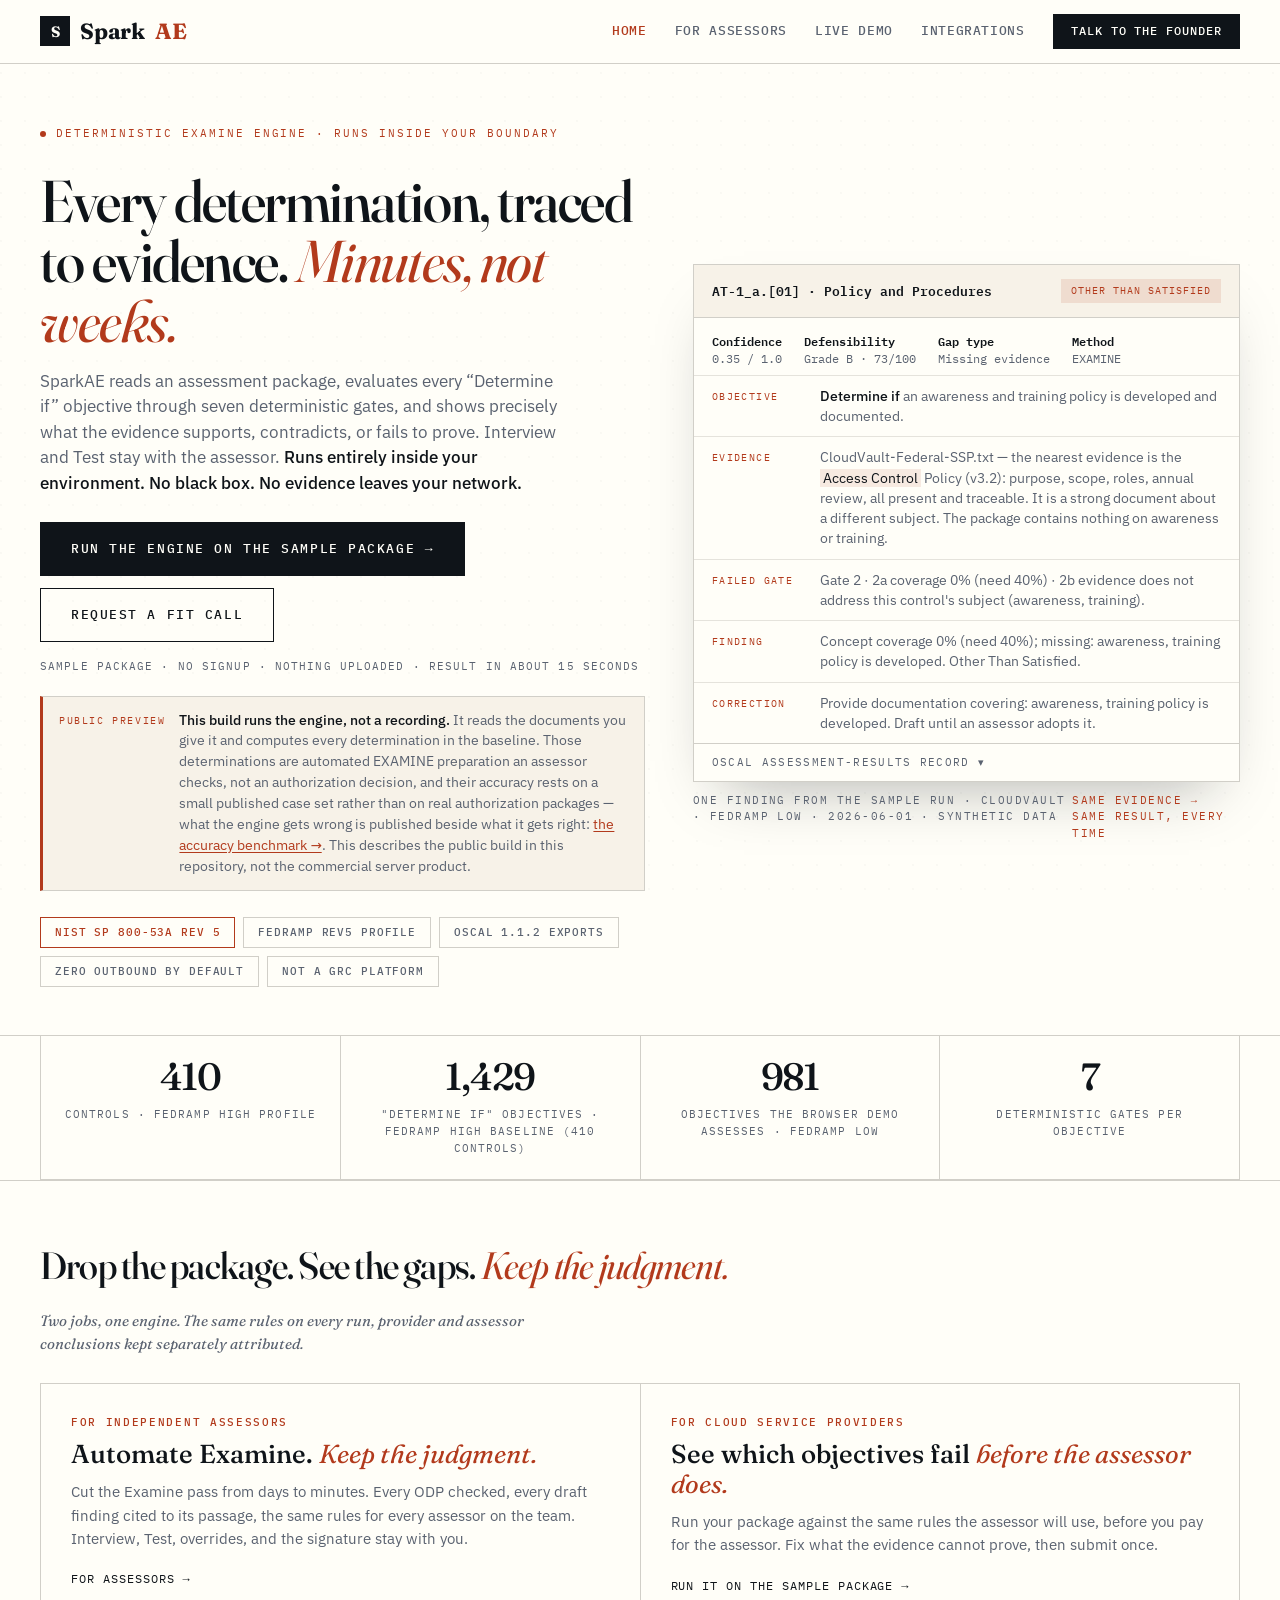
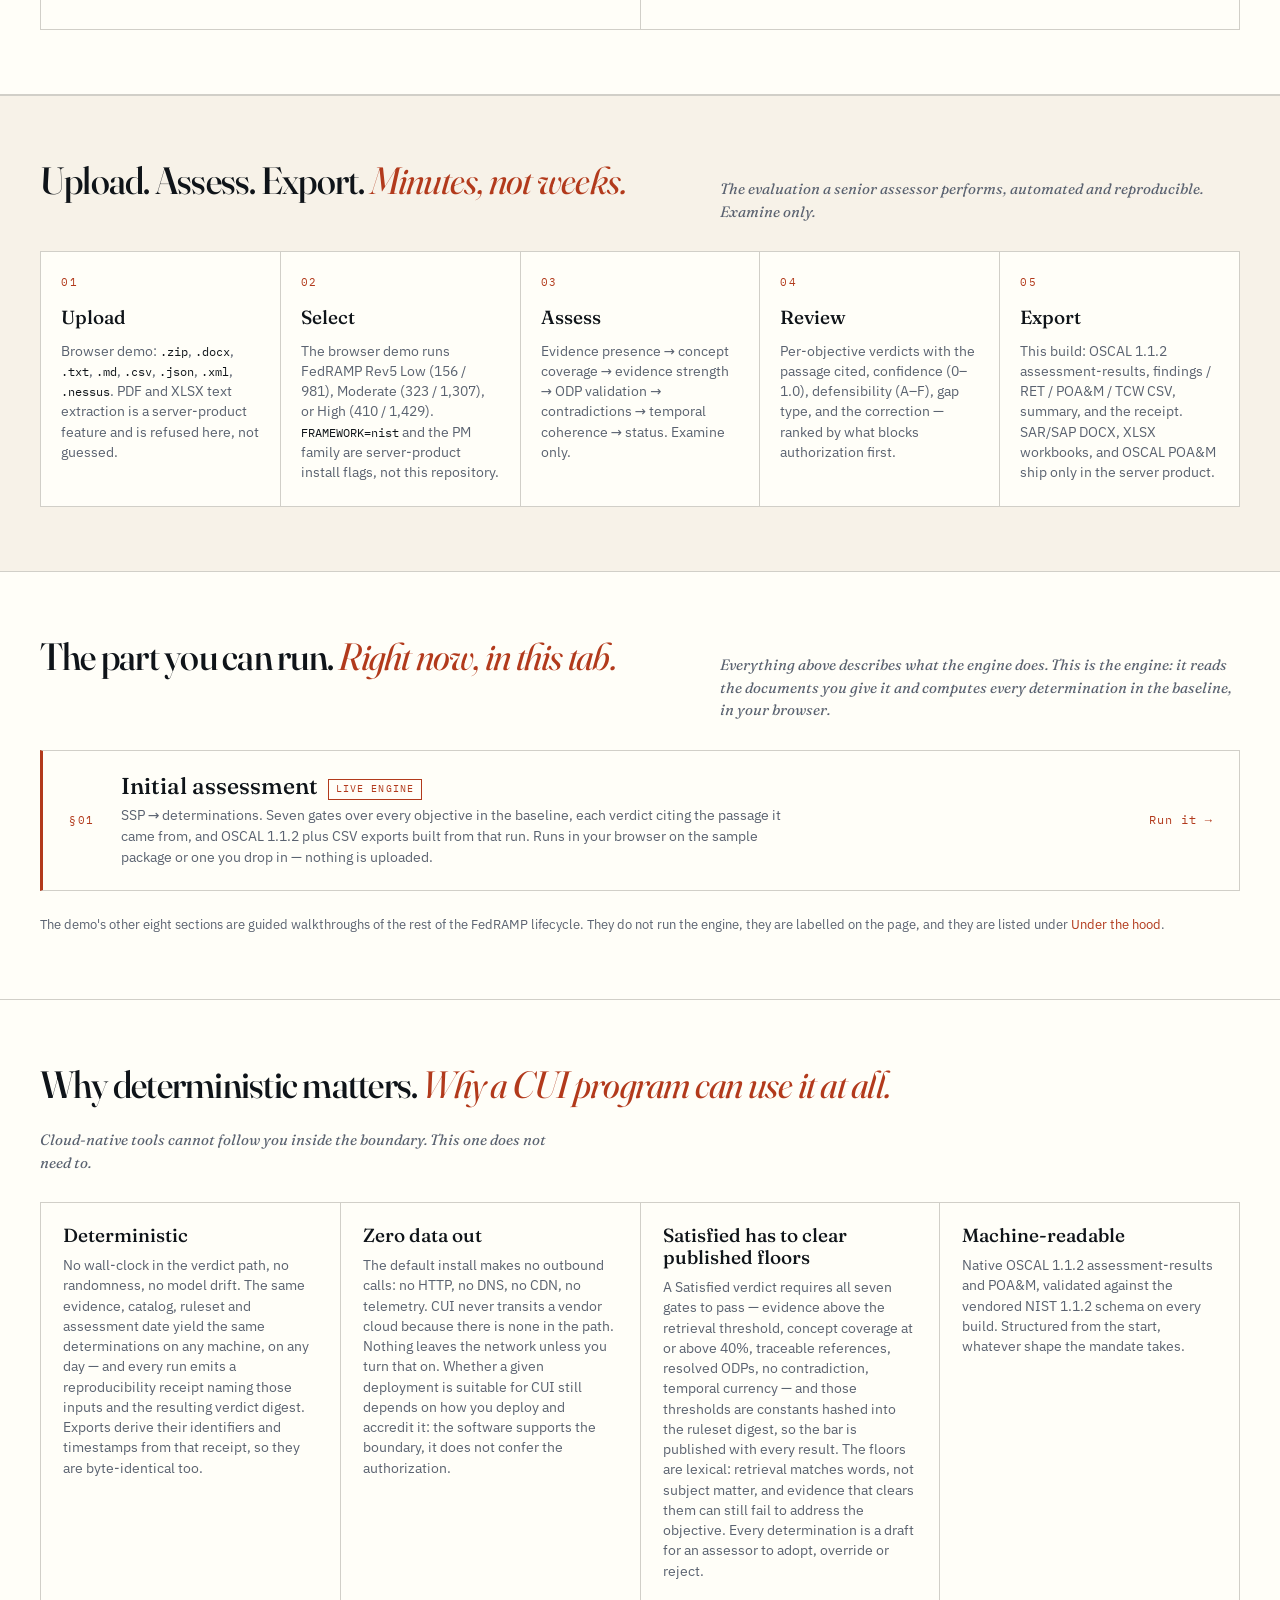
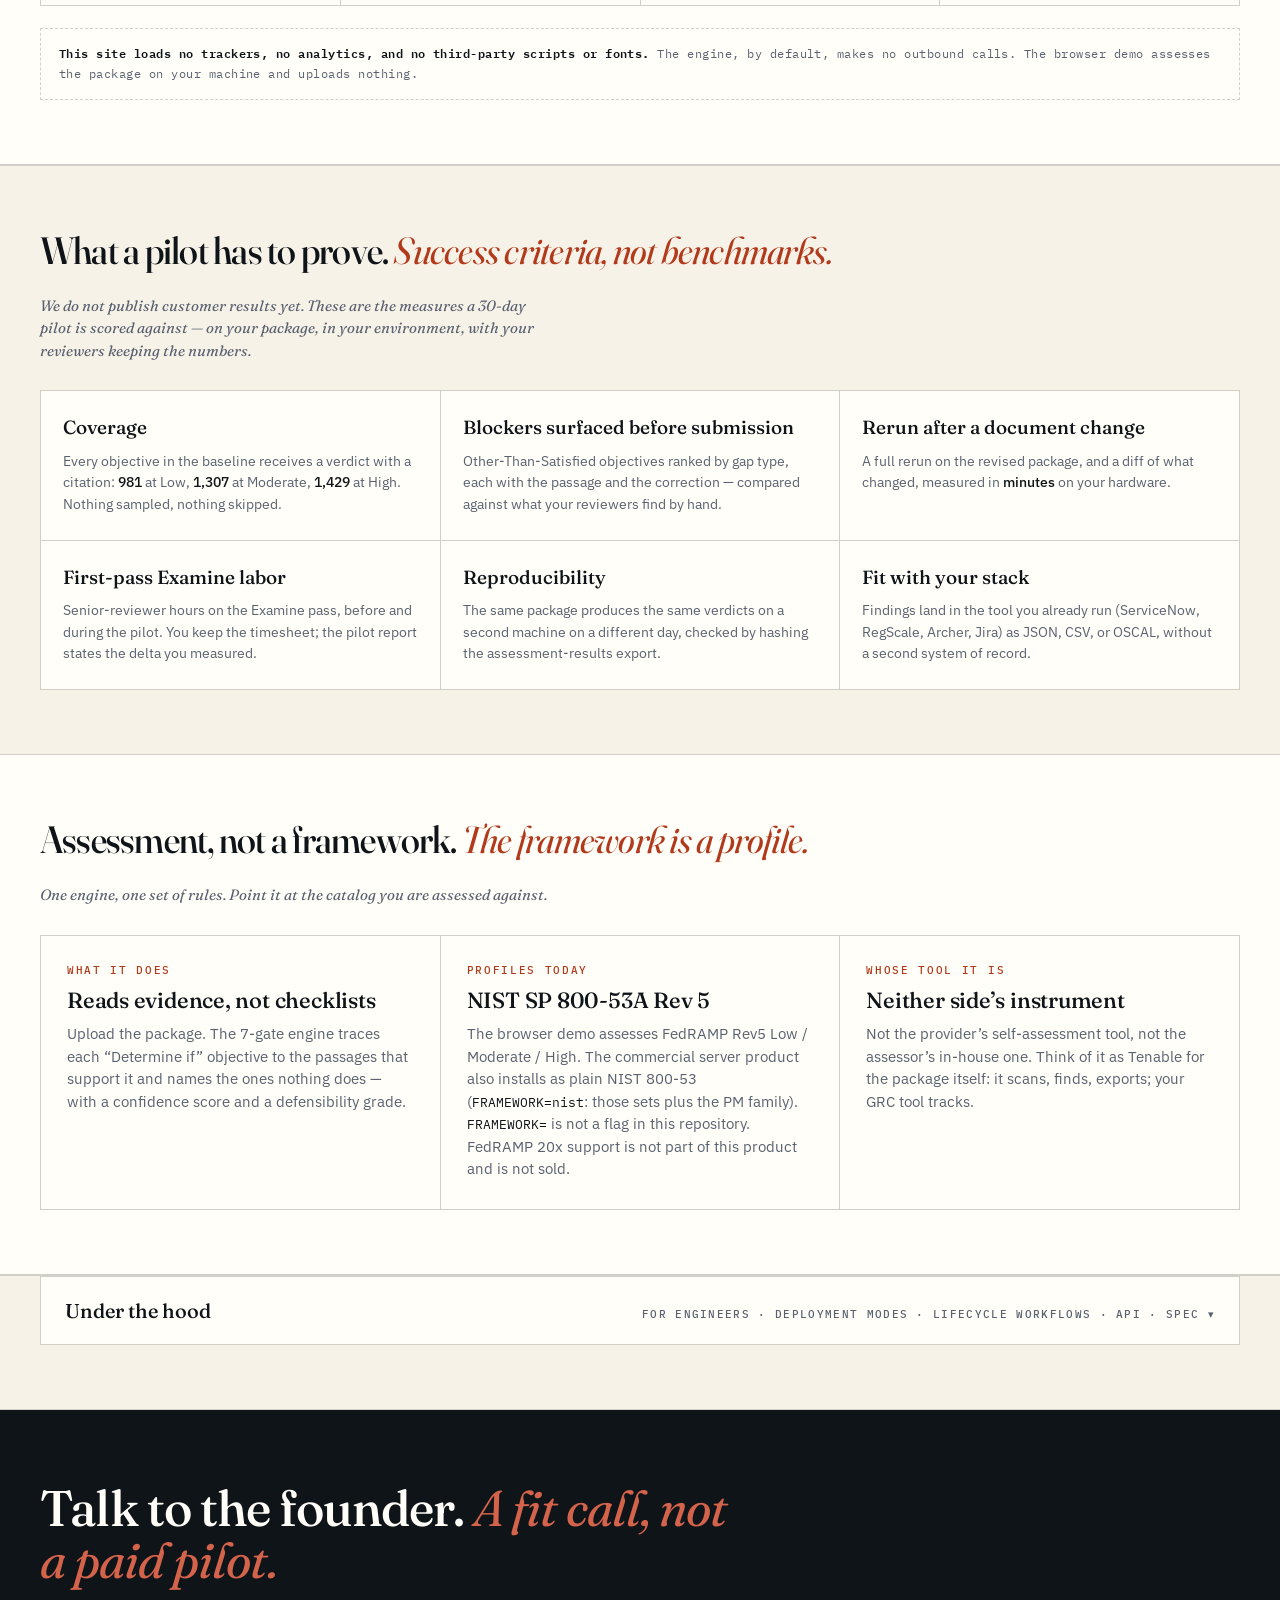
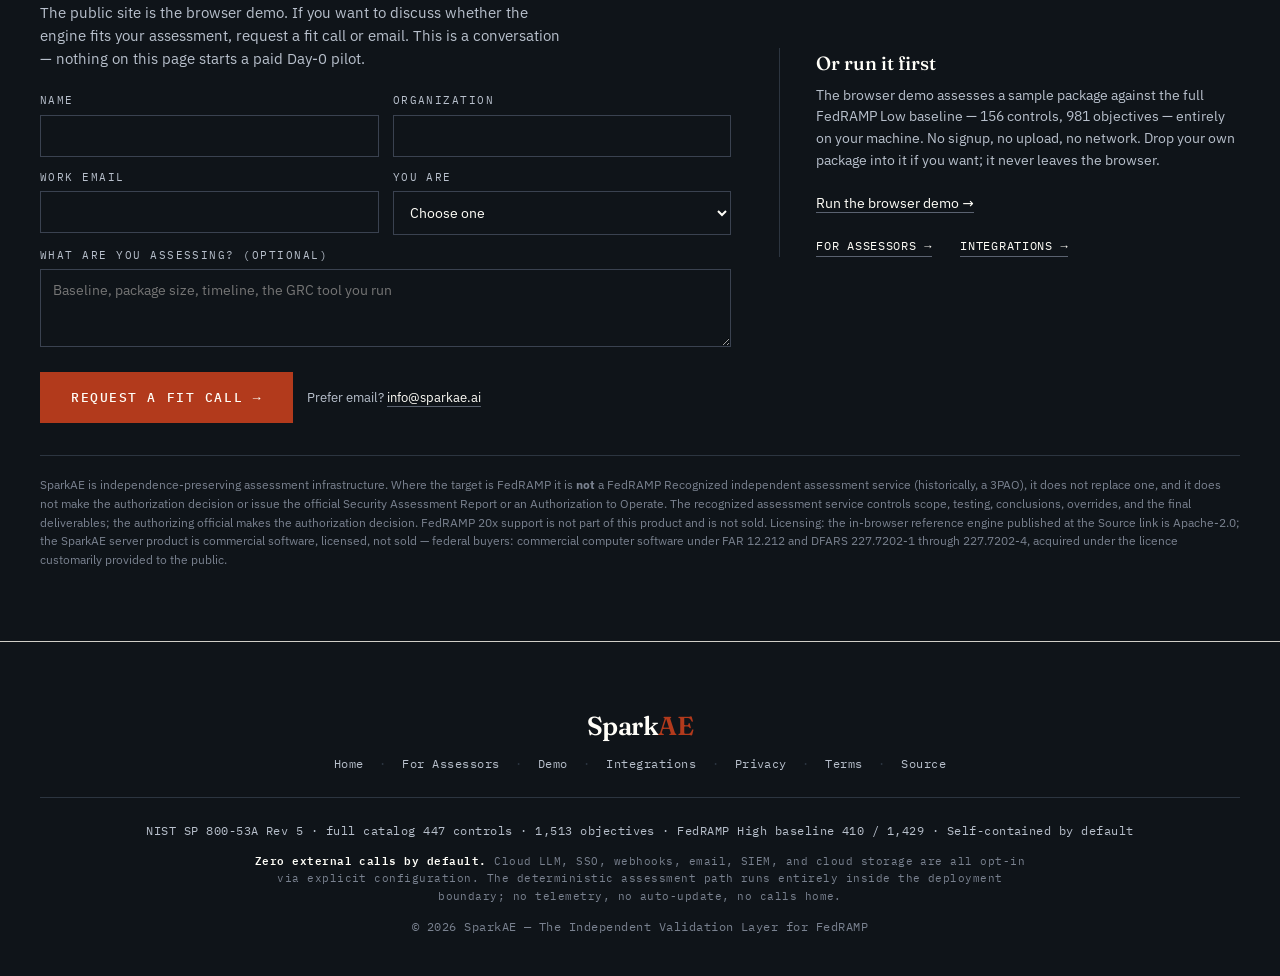
==== index.html @ 316de683 "Engine 1.3.0: a word most of the catalog shares names no subject The reviewer's recheck of 1.2.0, re" ====
<!DOCTYPE html>
<html lang="en">
<head>
<meta charset="UTF-8">
<meta name="viewport" content="width=device-width, initial-scale=1.0">
<title>SparkAE — Every determination traced to evidence</title>
<meta name="description" content="SparkAE reads an assessment package, evaluates every &quot;Determine if&quot; objective through seven deterministic gates, and shows exactly what the evidence supports, contradicts, or fails to prove. Interview and Test stay with the assessor. Runs inside your environment; nothing leaves your network. Try it on a sample package in the browser.">
<link rel="canonical" href="https://sparkae.ai/">
<link rel="icon" href="data:image/svg+xml,%3Csvg xmlns='http://www.w3.org/2000/svg' viewBox='0 0 32 32'%3E%3Crect width='32' height='32' fill='%230F1419'/%3E%3Cpath d='M16 5L25 16L16 27L7 16Z' fill='%23B23A1C'/%3E%3C/svg%3E">
<!-- Open Graph / social cards -->
<meta property="og:type" content="website">
<meta property="og:site_name" content="SparkAE">
<meta property="og:url" content="https://sparkae.ai/">
<meta property="og:title" content="SparkAE — Every determination traced to evidence">
<meta property="og:description" content="SparkAE reads an assessment package, evaluates every &quot;Determine if&quot; objective through seven deterministic gates, and shows exactly what the evidence supports, contradicts, or fails to prove. Interview and Test stay with the assessor. Runs inside your environment; nothing leaves your network. Try it on a sample package in the browser.">
<!-- The social card is a real 1200x630 image: a link shared to LinkedIn or Slack
     otherwise renders as a bare text row. Regenerate from og-card.src.html
     (see website/README.md); its numbers mirror the homepage stat row, so a
     catalog change has to update both. -->
<meta property="og:image" content="https://sparkae.ai/static/og-card.png">
<meta property="og:image:type" content="image/png">
<meta property="og:image:width" content="1200">
<meta property="og:image:height" content="630">
<meta property="og:image:alt" content="SparkAE: every determination, traced to evidence. Minutes, not weeks. 410 controls, 1,429 objectives, FedRAMP High baseline, 7 deterministic gates.">
<meta name="twitter:card" content="summary_large_image">
<meta name="twitter:image" content="https://sparkae.ai/static/og-card.png">
<meta name="twitter:image:alt" content="SparkAE: every determination, traced to evidence. Minutes, not weeks. 410 controls, 1,429 objectives, FedRAMP High baseline, 7 deterministic gates.">
<meta name="twitter:title" content="SparkAE — Every determination traced to evidence">
<meta name="twitter:description" content="SparkAE reads an assessment package, evaluates every &quot;Determine if&quot; objective through seven deterministic gates, and shows exactly what the evidence supports, contradicts, or fails to prove. Interview and Test stay with the assessor. Runs inside your environment; nothing leaves your network. Try it on a sample package in the browser.">
<link rel="stylesheet" href="ae-editorial.css">
<style>

/* ── Homepage layout (dense edition) ── */
.hx-hero{position:relative;z-index:2;padding:118px 40px 48px;border-bottom:1px solid var(--rule)}
.hx-hero .container{display:grid;grid-template-columns:1.05fr .95fr;gap:48px;align-items:center}
.hx-hero h1{font-family:var(--font-display);font-weight:500;font-size:clamp(38px,4.6vw,60px);line-height:1.02;letter-spacing:-0.025em;margin:0 0 18px;font-variation-settings:"opsz" 144}
.hx-hero h1 em{font-style:italic;color:var(--vermillion);font-weight:400}
.hx-hero .lede{font-size:17px;line-height:1.5;color:var(--ink-soft);max-width:520px;margin-bottom:26px}
.hx-hero .lede strong{color:var(--ink);font-weight:500}
.hx-hero .ctas{display:flex;gap:12px;flex-wrap:wrap}
.hx-hero .chips{margin-top:26px}
.hx-hero .terminal{margin:0;max-width:none;box-shadow:0 30px 60px -30px rgba(15,20,25,.45)}
.hx-hero .term-body{font-size:12px;line-height:1.75}
.hx-cap{font-family:var(--font-mono);font-size:10.5px;letter-spacing:.14em;text-transform:uppercase;color:var(--ink-soft);margin-top:10px;display:flex;justify-content:space-between}
.hx-cap span:last-child{color:var(--vermillion)}
.hx-stats{padding:0 40px}
.hx-stats .stats{border-top:none}
.hx-stats .stat{padding:22px 16px}
.hx-stats .stat .num{font-size:clamp(28px,3.4vw,38px)}
.hx-sec{padding:64px 40px}
.hx-sec.warm{background:var(--paper-warm);border-top:1px solid var(--rule);border-bottom:1px solid var(--rule)}
.hx-head{display:flex;align-items:baseline;justify-content:space-between;gap:24px;margin-bottom:28px;flex-wrap:wrap}
.hx-head .section-title{margin:0;font-size:clamp(26px,3vw,38px)}
.hx-head .section-sub{margin:0;max-width:520px;font-size:15px;line-height:1.5}
.hx-three{display:grid;grid-template-columns:repeat(3,1fr);gap:1px;background:var(--rule);border:1px solid var(--rule)}
.hx-three > div{background:var(--paper);padding:26px 26px 28px}
.hx-three .eyebrow{font-family:var(--font-mono);font-size:10.5px;letter-spacing:.16em;text-transform:uppercase;color:var(--vermillion);margin-bottom:10px;display:block}
.hx-three h3{font-family:var(--font-display);font-size:22px;font-weight:500;line-height:1.15;margin-bottom:10px;letter-spacing:-.01em}
.hx-three p{font-size:14.5px;color:var(--ink-soft);line-height:1.55}
.hx-three code{font-family:var(--font-mono);font-size:12.5px;color:var(--ink)}
.hx-boundary{margin-top:18px;padding:14px 18px;border-left:3px solid var(--vermillion);background:var(--paper-warm);font-size:14px;line-height:1.55;color:var(--ink-soft)}
.hx-boundary strong{color:var(--ink)}
/* ── The one section that runs, and the eight that illustrate ──
   §01 used to sit in the grid as one tile of nine, distinguished only by a
   badge. It is the only thing on this page a visitor can actually run, so it
   gets its own block above the walkthroughs rather than equal billing inside
   them. */
.hx-live{display:grid;grid-template-columns:auto 1fr auto;gap:26px;align-items:center;
  padding:22px 26px;margin-bottom:24px;background:var(--paper);
  border:1px solid var(--rule);border-left:3px solid var(--vermillion);
  color:var(--ink);text-decoration:none;transition:background .2s}
.hx-live:hover{background:var(--paper-warm)}
.hx-live .n{font-family:var(--font-mono);font-size:11px;letter-spacing:.14em;color:var(--vermillion)}
.hx-live .t{font-family:var(--font-display);font-size:23px;font-weight:500;line-height:1.15;display:inline-block;margin-bottom:6px}
.hx-live .s{font-size:14px;color:var(--ink-soft);line-height:1.5;display:block;max-width:680px}
.hx-live .badge{display:inline-block;margin-left:10px;font-family:var(--font-mono);font-size:9.5px;
  letter-spacing:.12em;text-transform:uppercase;padding:2px 7px;border:1px solid var(--vermillion);color:var(--vermillion);
  vertical-align:middle}
.hx-live .go{font-family:var(--font-mono);font-size:12px;letter-spacing:.08em;color:var(--vermillion);white-space:nowrap}
@media (max-width:760px){.hx-live{grid-template-columns:1fr;gap:10px;padding:18px}}
.hx-do{display:grid;grid-template-columns:2fr 2fr 3fr 1fr;gap:1px;background:var(--rule);border:1px solid var(--rule)}
.hx-do .grp{background:var(--paper);padding:0}
.hx-do .grp-h{display:flex;justify-content:space-between;align-items:baseline;gap:10px;padding:12px 16px;background:var(--paper-warm);border-bottom:1px solid var(--rule)}
.hx-do .grp-h b{font-family:var(--font-display);font-size:16px;font-weight:500;color:var(--vermillion)}
.hx-do .grp-h span{font-family:var(--font-mono);font-size:10px;letter-spacing:.1em;text-transform:uppercase;color:var(--ink-soft);white-space:nowrap}
.hx-do .items{display:grid}
.hx-do .grp:nth-child(3) .items{grid-template-columns:repeat(3,1fr)}
.hx-do .grp:first-child .items,.hx-do .grp:nth-child(2) .items{grid-template-columns:repeat(2,1fr)}
.hx-do a.it{display:block;padding:16px 16px 18px;border-left:1px solid var(--rule-soft);color:var(--ink);text-decoration:none;transition:background .2s}
.hx-do a.it:first-child{border-left:none}
.hx-do a.it:hover{background:var(--paper-warm)}
.hx-do .n{font-family:var(--font-mono);font-size:10.5px;letter-spacing:.12em;color:var(--vermillion);display:block;margin-bottom:6px}
.hx-do .t{font-family:var(--font-display);font-size:17px;font-weight:500;line-height:1.15;display:block;margin-bottom:6px}
.hx-do .s{font-size:12.5px;color:var(--ink-soft);line-height:1.45;display:block}
.hx-do .badge{display:inline-block;margin-top:8px;font-family:var(--font-mono);font-size:9.5px;letter-spacing:.12em;text-transform:uppercase;padding:2px 7px;border:1px solid var(--rule)}
.hx-do .badge.live{color:var(--vermillion);border-color:var(--vermillion)}
.hx-do .badge.walk{color:var(--ink-soft)}
@media (max-width:1100px){.hx-do{grid-template-columns:1fr 1fr}.hx-do .items,.hx-do .grp:first-child .items,.hx-do .grp:nth-child(2) .items,.hx-do .grp:nth-child(3) .items{grid-template-columns:1fr}.hx-do a.it{border-left:none;border-top:1px solid var(--rule-soft)}}
@media (max-width:640px){.hx-do{grid-template-columns:1fr}}
.hx-rail{display:grid;grid-template-columns:repeat(5,1fr);gap:1px;background:var(--rule);border:1px solid var(--rule);counter-reset:step}
.hx-rail > div{background:var(--paper);padding:22px 20px 24px;position:relative}
.hx-rail > div::before{counter-increment:step;content:"0" counter(step);font-family:var(--font-mono);font-size:11px;letter-spacing:.14em;color:var(--vermillion);display:block;margin-bottom:12px}
.hx-rail h4{font-family:var(--font-display);font-size:19px;font-weight:500;margin-bottom:8px}
.hx-rail p{font-size:13.5px;color:var(--ink-soft);line-height:1.5}
.hx-rail p code{font-family:var(--font-mono);font-size:12px;color:var(--ink)}
.hx-finding{display:grid;grid-template-columns:1.1fr .9fr;gap:20px;align-items:start}
.hx-finding .terminal{margin:0;max-width:none}
.hx-why{display:grid;grid-template-columns:repeat(4,1fr);gap:1px;background:var(--rule);border:1px solid var(--rule)}
.hx-why > div{background:var(--paper);padding:22px 22px 24px}
.hx-why .h{font-family:var(--font-display);font-size:19px;font-weight:500;margin-bottom:8px;line-height:1.15}
.hx-why .b{font-size:13.5px;color:var(--ink-soft);line-height:1.5}
.hx-why code{font-family:var(--font-mono);font-size:12px;color:var(--ink)}
.hx-modes .mode-card{padding:22px 22px 20px}
.hx-modes .mode-card h3{font-size:19px}
.hx-modes .mode-card p{font-size:13.5px;margin-bottom:10px}
.hx-spec{display:grid;grid-template-columns:1fr 1fr;gap:0 48px;border-top:1px solid var(--rule)}
.hx-spec div{display:grid;grid-template-columns:150px 1fr;gap:16px;padding:12px 0;border-bottom:1px solid var(--rule-soft);font-size:13.5px;line-height:1.5}
.hx-spec dt{font-family:var(--font-mono);font-size:11px;letter-spacing:.12em;text-transform:uppercase;color:var(--ink-soft);padding-top:3px}
.hx-spec dd{color:var(--ink)}
.hx-cta{background:var(--ink);color:var(--paper);padding:72px 40px}
.hx-cta .container{display:grid;grid-template-columns:1.2fr .8fr;gap:48px;align-items:center}
.hx-cta h2{font-family:var(--font-display);font-size:clamp(30px,4vw,50px);font-weight:500;line-height:1.05;letter-spacing:-.02em;margin-bottom:14px}
.hx-cta h2 em{font-style:italic;color:var(--vermillion-soft);font-weight:400}
.hx-cta p{color:#B8C0CC;font-size:15px;line-height:1.55;max-width:520px}
.hx-cta .btn-ghost{color:var(--paper);border-color:var(--paper)}
.hx-cta .btn-ghost:hover{background:var(--paper);color:var(--ink)}
.hx-cta .side{border-left:1px solid #2C3540;padding-left:36px;font-size:13.5px;color:#B8C0CC;line-height:1.6}
.hx-cta .side strong{color:var(--paper);font-weight:500;display:block;font-family:var(--font-display);font-size:19px;margin-bottom:6px}
.hx-cta .side a{color:var(--paper);border-bottom:1px solid #5A6270}
.hx-cta .side a:hover{color:var(--vermillion-soft)}
.hx-links{display:flex;gap:28px;flex-wrap:wrap;margin-top:22px;font-family:var(--font-mono);font-size:12px;letter-spacing:.06em;text-transform:uppercase}
.hx-links a{color:#B8C0CC}.hx-links a:hover{color:var(--paper)}
.hx-cta p.hx-fine{max-width:1200px;margin:32px auto 0;padding-top:20px;border-top:1px solid #2C3540;font-size:12px;line-height:1.55;color:#7A8290}
@media (max-width:1000px){
  .hx-hero .container,.hx-finding,.hx-cta .container{grid-template-columns:1fr}
  .hx-rail,.hx-why{grid-template-columns:repeat(2,1fr)}
  .hx-three{grid-template-columns:1fr}
  .hx-spec{grid-template-columns:1fr}
  .hx-cta .side{border-left:none;padding-left:0}
}
@media (max-width:640px){
  .hx-hero,.hx-sec,.hx-cta{padding-left:20px;padding-right:20px}
  .hx-stats{padding:0 20px}
  .hx-rail,.hx-why{grid-template-columns:1fr}
  .hx-stats .stats{grid-template-columns:repeat(2,1fr)}
  .hx-spec div{grid-template-columns:1fr;gap:4px}
}
.hx-hero .fine{font-family:var(--font-mono);font-size:11px;letter-spacing:.1em;text-transform:uppercase;color:var(--ink-soft);margin-top:16px}
.hx-card{border:1px solid var(--rule);background:var(--paper);box-shadow:0 30px 60px -30px rgba(15,20,25,.35)}
.hx-card .hd{display:flex;justify-content:space-between;align-items:center;gap:12px;padding:14px 18px;border-bottom:1px solid var(--rule);background:var(--paper-warm)}
.hx-card .hd .id{font-family:var(--font-mono);font-size:13px;font-weight:600;color:var(--ink)}
.hx-card .hd .tag{font-family:var(--font-mono);font-size:10px;letter-spacing:.1em;text-transform:uppercase;padding:4px 10px;background:rgba(178,58,28,.12);color:var(--vermillion)}
.hx-card .meta{display:flex;gap:22px;flex-wrap:wrap;padding:14px 18px 6px;font-family:var(--font-mono);font-size:12px;color:var(--ink-soft)}
.hx-card .meta strong{color:var(--ink);display:block}
.hx-card .row{display:grid;grid-template-columns:96px 1fr;gap:12px;padding:10px 18px;border-top:1px solid var(--rule-soft,var(--rule));font-size:13.5px;line-height:1.5;color:var(--ink-soft)}
.hx-card .row .k{font-family:var(--font-mono);font-size:10px;letter-spacing:.14em;text-transform:uppercase;color:var(--vermillion);padding-top:3px}
.hx-card .row em{font-style:normal;background:rgba(178,58,28,.10);color:var(--ink);padding:0 3px}
.hx-card .row strong{color:var(--ink);font-weight:500}
.hx-card details{border-top:1px solid var(--rule)}
.hx-card summary{cursor:pointer;padding:10px 18px;font-family:var(--font-mono);font-size:11px;letter-spacing:.12em;text-transform:uppercase;color:var(--ink-soft);list-style:none}
.hx-card summary::-webkit-details-marker{display:none}
.hx-card summary:hover{color:var(--ink)}
.hx-card .terminal{margin:0;border:none;border-top:1px solid var(--rule)}
.hx-doors{display:grid;grid-template-columns:1fr 1fr;gap:1px;background:var(--rule);border:1px solid var(--rule)}
.hx-doors a{display:block;background:var(--paper);padding:30px 30px 32px;text-decoration:none;color:inherit}
.hx-doors a:hover{background:var(--paper-warm)}
.hx-doors .eyebrow{font-family:var(--font-mono);font-size:10.5px;letter-spacing:.16em;text-transform:uppercase;color:var(--vermillion);display:block;margin-bottom:10px}
.hx-doors h3{font-family:var(--font-display);font-size:26px;font-weight:500;line-height:1.15;margin-bottom:10px;color:var(--ink)}
.hx-doors h3 em{font-style:italic;color:var(--vermillion);font-weight:400}
.hx-doors p{font-size:15px;color:var(--ink-soft);line-height:1.55;margin:0 0 14px}
.hx-doors .go{font-family:var(--font-mono);font-size:12px;letter-spacing:.08em;text-transform:uppercase;color:var(--ink)}
.hx-crit{display:grid;grid-template-columns:repeat(3,1fr);gap:1px;background:var(--rule);border:1px solid var(--rule)}
.hx-crit > div{background:var(--paper);padding:22px 22px 24px}
.hx-crit .h{font-family:var(--font-display);font-size:19px;font-weight:500;margin-bottom:8px;color:var(--ink)}
.hx-crit .b{font-size:14px;line-height:1.55;color:var(--ink-soft)}
.hx-crit .b strong{color:var(--ink);font-weight:500}
.hx-trust{margin-top:22px;font-family:var(--font-mono);font-size:12px;letter-spacing:.04em;line-height:1.7;color:var(--ink-soft);padding:14px 18px;border:1px dashed var(--rule)}
.hx-trust strong{color:var(--ink);font-weight:600}
.hx-more{border:1px solid var(--rule);background:var(--paper)}
.hx-more > summary{cursor:pointer;padding:18px 24px;font-family:var(--font-display);font-size:20px;font-weight:500;color:var(--ink);list-style:none;display:flex;justify-content:space-between;align-items:baseline;gap:16px}
.hx-more > summary::-webkit-details-marker{display:none}
.hx-more > summary span{font-family:var(--font-mono);font-size:11px;letter-spacing:.12em;text-transform:uppercase;color:var(--ink-soft)}
.hx-more[open] > summary{border-bottom:1px solid var(--rule)}
.hx-more .inner{padding:28px 24px 32px}
.hx-more .inner .hx-head{margin-bottom:22px}
.hx-form{display:grid;grid-template-columns:1fr 1fr;gap:12px 14px;margin-top:22px}
.hx-form label{display:block;font-family:var(--font-mono);font-size:10.5px;letter-spacing:.14em;text-transform:uppercase;color:#B8C0CC;margin-bottom:6px}
.hx-form input,.hx-form select,.hx-form textarea{width:100%;box-sizing:border-box;background:#0F1419;border:1px solid #3A4250;color:var(--paper);padding:11px 12px;font-family:var(--font-body,inherit);font-size:14px}
.hx-form input:focus,.hx-form select:focus,.hx-form textarea:focus{outline:none;border-color:var(--vermillion)}
.hx-form .full{grid-column:1 / -1}
.hx-form .actions{grid-column:1 / -1;display:flex;gap:14px;align-items:center;flex-wrap:wrap;margin-top:6px}
.hx-form .actions .alt{font-size:13px;color:#B8C0CC}
.hx-form .actions .alt a{color:var(--paper);border-bottom:1px solid #5A6270}
@media (max-width:1000px){.hx-doors{grid-template-columns:1fr}.hx-crit{grid-template-columns:1fr}}
@media (max-width:640px){.hx-card .row{grid-template-columns:1fr;gap:3px}.hx-form{grid-template-columns:1fr}}
svg.ico{width:1em;height:1em;display:inline-block;vertical-align:-0.125em;fill:none;stroke:currentColor;stroke-width:2;stroke-linecap:round;stroke-linejoin:round}svg.ico-dot{stroke:none}</style>
</head>
<body>


<svg width="0" height="0" style="position:absolute" aria-hidden="true" focusable="false"><defs><symbol id="i-chart" viewBox="0 0 24 24"><line x1="4" y1="21" x2="4" y2="10"/><line x1="10" y1="21" x2="10" y2="4"/><line x1="16" y1="21" x2="16" y2="13"/><line x1="2.5" y1="21" x2="21.5" y2="21"/></symbol><symbol id="i-bolt" viewBox="0 0 24 24"><path d="M13 2L4 14h7l-2 8 9-12h-7l2-8z"/></symbol><symbol id="i-doc" viewBox="0 0 24 24"><path d="M6 2h9l5 5v15H6z"/><path d="M15 2v5h5"/><line x1="9" y1="13" x2="16" y2="13"/><line x1="9" y1="17" x2="14" y2="17"/></symbol><symbol id="i-cloud" viewBox="0 0 24 24"><path d="M7 18a4 4 0 110-8 5 5 0 019.6-1.5A4 4 0 1118 18H7z"/></symbol><symbol id="i-bank" viewBox="0 0 24 24"><path d="M3 9l9-5 9 5"/><line x1="5" y1="10" x2="5" y2="18"/><line x1="10" y1="10" x2="10" y2="18"/><line x1="14" y1="10" x2="14" y2="18"/><line x1="19" y1="10" x2="19" y2="18"/><line x1="2.5" y1="21" x2="21.5" y2="21"/></symbol><symbol id="i-search" viewBox="0 0 24 24"><circle cx="11" cy="11" r="7"/><line x1="21" y1="21" x2="16.5" y2="16.5"/></symbol><symbol id="i-plug" viewBox="0 0 24 24"><line x1="9" y1="2" x2="9" y2="8"/><line x1="15" y1="2" x2="15" y2="8"/><path d="M7 8h10v3a5 5 0 01-10 0z"/><line x1="12" y1="16" x2="12" y2="22"/></symbol><symbol id="i-warn" viewBox="0 0 24 24"><path d="M12 3l10 18H2z"/><line x1="12" y1="9" x2="12" y2="14"/><circle cx="12" cy="17.5" r="0.6" fill="currentColor" stroke="none"/></symbol><symbol id="i-clipboard" viewBox="0 0 24 24"><rect x="6" y="4" width="12" height="18" rx="1"/><rect x="9" y="2" width="6" height="4" rx="1"/></symbol><symbol id="i-refresh" viewBox="0 0 24 24"><path d="M20.5 12a8.5 8.5 0 11-2.6-6.1L20.5 8"/><path d="M20.5 3v5h-5"/></symbol><symbol id="i-x" viewBox="0 0 24 24"><line x1="5" y1="5" x2="19" y2="19"/><line x1="19" y1="5" x2="5" y2="19"/></symbol><symbol id="i-clock" viewBox="0 0 24 24"><circle cx="12" cy="12" r="9"/><path d="M12 7v5l3 3"/></symbol><symbol id="i-pen" viewBox="0 0 24 24"><path d="M4 20l4-1L20 7l-3-3L5 16z"/><line x1="14.5" y1="6.5" x2="17.5" y2="9.5"/></symbol><symbol id="i-lock" viewBox="0 0 24 24"><rect x="5" y="11" width="14" height="9" rx="1"/><path d="M8 11V8a4 4 0 018 0v3"/></symbol><symbol id="i-target" viewBox="0 0 24 24"><circle cx="12" cy="12" r="9"/><circle cx="12" cy="12" r="5"/><circle cx="12" cy="12" r="1.2" fill="currentColor" stroke="none"/></symbol><symbol id="i-check" viewBox="0 0 24 24"><path d="M5 12l4 4L19 6"/></symbol><symbol id="i-check-circle" viewBox="0 0 24 24"><circle cx="12" cy="12" r="9"/><path d="M8 12l3 3 5-5"/></symbol><symbol id="i-file" viewBox="0 0 24 24"><path d="M7 2h8l4 4v16H7z"/><path d="M15 2v4h4"/></symbol></defs></svg>

<!-- ══ MASTHEAD ══ -->
<nav>
  <a href="index.html" style="text-decoration:none"><div class="logo"><div class="mark">S</div> Spark<span>AE</span></div></a>
  <div class="links">
    <a href="index.html" class="active">Home</a>
    <a href="assessors.html">For Assessors</a>
    <a href="demo-standalone.html">Live Demo</a>
    <a href="integrations.html">Integrations</a>
  </div>
  <a href="index.html#cta" class="nav-cta">Talk to the founder</a>
</nav>

<!-- ══ HERO ══ -->
<section class="hx-hero">
  <div class="container">
    <div>
      <div class="hero-badge fade-up"><span class="dot"></span> Deterministic Examine engine · runs inside your boundary</div>
      <h1 class="fade-up fade-up-1">Every determination, traced to evidence. <em>Minutes, not weeks.</em></h1>
      <p class="lede fade-up fade-up-2">SparkAE reads an assessment package, evaluates every &ldquo;Determine if&rdquo; objective through seven deterministic gates, and shows precisely what the evidence supports, contradicts, or fails to prove. Interview and Test stay with the assessor. <strong>Runs entirely inside your environment. No black box. No evidence leaves your network.</strong></p>
      <div class="ctas fade-up fade-up-3">
        <a class="btn btn-primary" href="demo-standalone.html">Run the engine on the sample package →</a>
        <a class="btn btn-ghost" href="#cta">Request a fit call</a>
      </div>
      <p class="fine fade-up fade-up-3">Sample package · no signup · nothing uploaded · result in about 15 seconds</p>
      <p class="preview-note fade-up fade-up-3">
        <span class="tag">Public preview</span>
        <span><strong>This build runs the engine, not a recording.</strong> It reads the documents you give it and computes every determination in the baseline. Those determinations are automated EXAMINE preparation an assessor checks, not an authorization decision, and their accuracy rests on a small published case set rather than on real authorization packages — what the engine gets wrong is published beside what it gets right: <a href="https://github.com/Sprk-0/sparkae-engine/tree/main/tests/benchmark" rel="noopener">the accuracy benchmark →</a>. This describes the public build in this repository, not the commercial server product.</span>
      </p>
      <div class="chips fade-up fade-up-4">
        <span class="chip accent">NIST SP 800-53A Rev 5</span>
        <span class="chip">FedRAMP Rev5 profile</span>
        <span class="chip">OSCAL 1.1.2 exports</span>
        <span class="chip">Zero outbound by default</span>
        <span class="chip">Not a GRC platform</span>
      </div>
    </div>
    <div class="fade-up fade-up-2">
      <div class="hx-card" id="sample-run-finding">
        <div class="hd">
          <div class="id">AT-1_a.[01] · Policy and Procedures</div>
          <span class="tag">Other Than Satisfied</span>
        </div>
        <div class="meta">
          <div><strong>Confidence</strong>0.35 / 1.0</div>
          <div><strong>Defensibility</strong>Grade B · 73/100</div>
          <div><strong>Gap type</strong>Missing evidence</div>
          <div><strong>Method</strong>EXAMINE</div>
        </div>
        <div class="row"><span class="k">Objective</span><span><strong>Determine if</strong> an awareness and training policy is developed and documented.</span></div>
        <div class="row"><span class="k">Evidence</span><span>CloudVault-Federal-SSP.txt — the nearest evidence is the <em>Access Control</em> Policy (v3.2): purpose, scope, roles, annual review, all present and traceable. It is a strong document about a different subject. The package contains nothing on awareness or training.</span></div>
        <div class="row"><span class="k">Failed gate</span><span>Gate 2 · 2a coverage 0% (need 40%) · 2b evidence does not address this control's subject (awareness, training).</span></div>
        <div class="row"><span class="k">Finding</span><span>Concept coverage 0% (need 40%); missing: awareness, training policy is developed. Other Than Satisfied.</span></div>
        <div class="row"><span class="k">Correction</span><span>Provide documentation covering: awareness, training policy is developed. Draft until an assessor adopts it.</span></div>
        <details>
          <summary>OSCAL assessment-results record ▾</summary>
          <div class="terminal">
            <div class="term-body" style="font-size:12px;line-height:1.7">
              <div><span class="out">{ "target": { "type": "objective-id", "target-id": "AT-1_a.[01]",</span></div>
              <div><span class="out">&nbsp;&nbsp;&nbsp;&nbsp;&nbsp;&nbsp;&nbsp;&nbsp;&nbsp;&nbsp;&nbsp;&nbsp;&nbsp;&nbsp;"status": { "state": </span><span class="err">"not-satisfied"</span><span class="out"> } },</span></div>
              <div><span class="out">&nbsp;&nbsp;"props": [ { "name": "control-id", "ns": "https://fedramp.gov/ns/oscal", "value": "at-1" } ],</span></div>
              <div><span class="out">&nbsp;&nbsp;"related-risks": [ { "risk-uuid": "&hellip;" } ] }</span></div>
              <div><span class="out">&nbsp;</span></div>
              <div><span class="out">risks[] &mdash; where the gap lives on an Other Than Satisfied finding</span></div>
              <div><span class="out">{ "uuid": "&hellip;", "title": "Missing Evidence — AT-1", "status": "open",</span></div>
              <div><span class="out">&nbsp;&nbsp;"remediations": [ { "lifecycle": "recommendation",</span></div>
              <div><span class="out">&nbsp;&nbsp;&nbsp;&nbsp;"description": </span><span class="ok">"Provide documentation covering: awareness, training policy is developed."</span><span class="out"> } ] }</span></div>
            </div>
          </div>
        </details>
      </div>
      <div class="hx-cap"><span>One finding from the sample run · CloudVault · FedRAMP Low · 2026-06-01 · synthetic data</span><span>Same evidence → same result, every time</span></div>
    </div>
  </div>
</section>

<!-- ══ STATS ══ -->
<section class="hx-stats">
  <div class="container">
    <div class="stats">
      <div class="stat"><div class="num">410</div><div class="label">Controls · FedRAMP High profile</div></div>
      <div class="stat"><div class="num">1,429</div><div class="label">"Determine if" objectives · FedRAMP High baseline (410 controls)</div></div>
      <div class="stat"><div class="num">981</div><div class="label">Objectives the browser demo assesses · FedRAMP Low</div></div>
      <div class="stat"><div class="num">7</div><div class="label">Deterministic gates per objective</div></div>
    </div>
  </div>
</section>

<!-- ══ TWO DOORS ══ -->
<section class="hx-sec" id="doors">
  <div class="container">
    <div class="hx-head">
      <div class="section-title">Drop the package. See the gaps. <em>Keep the judgment.</em></div>
      <div class="section-sub">Two jobs, one engine. The same rules on every run, provider and assessor conclusions kept separately attributed.</div>
    </div>
    <div class="hx-doors">
      <a href="assessors.html">
        <span class="eyebrow">For independent assessors</span>
        <h3>Automate Examine. <em>Keep the judgment.</em></h3>
        <p>Cut the Examine pass from days to minutes. Every ODP checked, every draft finding cited to its passage, the same rules for every assessor on the team. Interview, Test, overrides, and the signature stay with you.</p>
        <span class="go">For Assessors →</span>
      </a>
      <a href="demo-standalone.html">
        <span class="eyebrow">For cloud service providers</span>
        <h3>See which objectives fail <em>before the assessor does.</em></h3>
        <p>Run your package against the same rules the assessor will use, before you pay for the assessor. Fix what the evidence cannot prove, then submit once.</p>
        <span class="go">Run it on the sample package →</span>
      </a>
    </div>
  </div>
</section>

<!-- ══ HOW IT WORKS ══ -->
<section class="hx-sec warm" id="how-it-works">
  <div class="container">
    <div class="hx-head">
      <div class="section-title">Upload. Assess. Export. <em>Minutes, not weeks.</em></div>
      <div class="section-sub">The evaluation a senior assessor performs, automated and reproducible. Examine only.</div>
    </div>
    <div class="hx-rail">
      <div><h4>Upload</h4><p>Browser demo: <code>.zip</code>, <code>.docx</code>, <code>.txt</code>, <code>.md</code>, <code>.csv</code>, <code>.json</code>, <code>.xml</code>, <code>.nessus</code>. PDF and XLSX text extraction is a server-product feature and is refused here, not guessed.</p></div>
      <div><h4>Select</h4><p>The browser demo runs FedRAMP Rev5 Low (156 / 981), Moderate (323 / 1,307), or High (410 / 1,429). <code>FRAMEWORK=nist</code> and the PM family are server-product install flags, not this repository.</p></div>
      <div><h4>Assess</h4><p>Evidence presence → concept coverage → evidence strength → ODP validation → contradictions → temporal coherence → status. Examine only.</p></div>
      <div><h4>Review</h4><p>Per-objective verdicts with the passage cited, confidence (0–1.0), defensibility (A–F), gap type, and the correction — ranked by what blocks authorization first.</p></div>
      <div><h4>Export</h4><p>This build: OSCAL 1.1.2 assessment-results, findings / RET / POA&amp;M / TCW CSV, summary, and the receipt. SAR/SAP DOCX, XLSX workbooks, and OSCAL POA&amp;M ship only in the server product.</p></div>
    </div>
  </div>
</section>

<!-- ══ THE PART THAT RUNS ══
     §01 is the only thing on this site a visitor can actually run, and it used
     to be reachable only by opening "Under the hood" and finding one tile of
     nine. The engine belongs on the page, not behind an engineering
     disclosure. -->
<section class="hx-sec" id="run-it">
  <div class="container">
    <div class="hx-head">
      <div class="section-title">The part you can run. <em>Right now, in this tab.</em></div>
      <div class="section-sub">Everything above describes what the engine does. This is the engine: it reads the documents you give it and computes every determination in the baseline, in your browser.</div>
    </div>
    <a class="hx-live" href="demo-standalone.html#initial">
      <span class="n">§01</span>
      <span>
        <span class="t">Initial assessment</span><span class="badge">Live engine</span>
        <span class="s">SSP → determinations. Seven gates over every objective in the baseline, each verdict citing the passage it came from, and OSCAL 1.1.2 plus CSV exports built from that run. Runs in your browser on the sample package or one you drop in — nothing is uploaded.</span>
      </span>
      <span class="go">Run it →</span>
    </a>
    <p style="margin-top:14px;font-size:13px;color:var(--ink-soft)">The demo's other eight sections are guided walkthroughs of the rest of the FedRAMP lifecycle. They do not run the engine, they are labelled on the page, and they are listed under <a href="#engineering" style="color:var(--vermillion)">Under the hood</a>.</p>
  </div>
</section>

<!-- ══ WHY IT HOLDS UP ══ -->
<section class="hx-sec" id="why">
  <div class="container">
    <div class="hx-head">
      <div class="section-title">Why deterministic matters. <em>Why a CUI program can use it at all.</em></div>
      <div class="section-sub">Cloud-native tools cannot follow you inside the boundary. This one does not need to.</div>
    </div>
    <div class="hx-why">
      <div><div class="h">Deterministic</div><div class="b">No wall-clock in the verdict path, no randomness, no model drift. The same evidence, catalog, ruleset and assessment date yield the same determinations on any machine, on any day — and every run emits a reproducibility receipt naming those inputs and the resulting verdict digest. Exports derive their identifiers and timestamps from that receipt, so they are byte-identical too.</div></div>
      <div><div class="h">Zero data out</div><div class="b">The default install makes no outbound calls: no HTTP, no DNS, no CDN, no telemetry. CUI never transits a vendor cloud because there is none in the path. Nothing leaves the network unless you turn that on. Whether a given deployment is suitable for CUI still depends on how you deploy and accredit it: the software supports the boundary, it does not confer the authorization.</div></div>
      <div><div class="h">Satisfied has to clear published floors</div><div class="b">A Satisfied verdict requires all seven gates to pass — evidence above the retrieval threshold, concept coverage at or above 40%, traceable references, resolved ODPs, no contradiction, temporal currency — and those thresholds are constants hashed into the ruleset digest, so the bar is published with every result. The floors are lexical: retrieval matches words, not subject matter, and evidence that clears them can still fail to address the objective. Every determination is a draft for an assessor to adopt, override or reject.</div></div>
      <div><div class="h">Machine-readable</div><div class="b">Native OSCAL 1.1.2 assessment-results and POA&amp;M, validated against the vendored NIST 1.1.2 schema on every build. Structured from the start, whatever shape the mandate takes.</div></div>
    </div>
    <p class="hx-trust"><strong>This site loads no trackers, no analytics, and no third-party scripts or fonts.</strong> The engine, by default, makes no outbound calls. The browser demo assesses the package on your machine and uploads nothing.</p>
  </div>
</section>

<!-- ══ PILOT SUCCESS CRITERIA ══ -->
<section class="hx-sec warm" id="criteria">
  <div class="container">
    <div class="hx-head">
      <div class="section-title">What a pilot has to prove. <em>Success criteria, not benchmarks.</em></div>
      <div class="section-sub">We do not publish customer results yet. These are the measures a 30-day pilot is scored against — on your package, in your environment, with your reviewers keeping the numbers.</div>
    </div>
    <div class="hx-crit">
      <div><div class="h">Coverage</div><div class="b">Every objective in the baseline receives a verdict with a citation: <strong>981</strong> at Low, <strong>1,307</strong> at Moderate, <strong>1,429</strong> at High. Nothing sampled, nothing skipped.</div></div>
      <div><div class="h">Blockers surfaced before submission</div><div class="b">Other-Than-Satisfied objectives ranked by gap type, each with the passage and the correction — compared against what your reviewers find by hand.</div></div>
      <div><div class="h">Rerun after a document change</div><div class="b">A full rerun on the revised package, and a diff of what changed, measured in <strong>minutes</strong> on your hardware.</div></div>
      <div><div class="h">First-pass Examine labor</div><div class="b">Senior-reviewer hours on the Examine pass, before and during the pilot. You keep the timesheet; the pilot report states the delta you measured.</div></div>
      <div><div class="h">Reproducibility</div><div class="b">The same package produces the same verdicts on a second machine on a different day, checked by hashing the assessment-results export.</div></div>
      <div><div class="h">Fit with your stack</div><div class="b">Findings land in the tool you already run (ServiceNow, RegScale, Archer, Jira) as JSON, CSV, or OSCAL, without a second system of record.</div></div>
    </div>
  </div>
</section>

<!-- ══ WHAT IT IS ══ -->
<section class="hx-sec" id="what">
  <span id="lanes"></span>
  <div class="container">
    <div class="hx-head">
      <div class="section-title">Assessment, not a framework. <em>The framework is a profile.</em></div>
      <div class="section-sub">One engine, one set of rules. Point it at the catalog you are assessed against.</div>
    </div>
    <div class="hx-three">
      <div>
        <span class="eyebrow">What it does</span>
        <h3>Reads evidence, not checklists</h3>
        <p>Upload the package. The 7-gate engine traces each “Determine if” objective to the passages that support it and names the ones nothing does — with a confidence score and a defensibility grade.</p>
      </div>
      <div>
        <span class="eyebrow">Profiles today</span>
        <h3>NIST SP 800-53A Rev 5</h3>
        <p>The browser demo assesses FedRAMP Rev5 Low / Moderate / High. The commercial server product also installs as plain NIST 800-53 (<code>FRAMEWORK=nist</code>: those sets plus the PM family). <code>FRAMEWORK=</code> is not a flag in this repository. FedRAMP 20x support is not part of this product and is not sold.</p>
      </div>
      <div>
        <span class="eyebrow">Whose tool it is</span>
        <h3>Neither side’s instrument</h3>
        <p>Not the provider’s self-assessment tool, not the assessor’s in-house one. Think of it as Tenable for the package itself: it scans, finds, exports; your GRC tool tracks.</p>
      </div>
    </div>
  </div>
</section>

<!-- ══ UNDER THE HOOD (engineering detail, collapsed) ══ -->
<section class="hx-sec warm" id="workflows" style="padding-top:0">
  <div class="container">
    <details class="hx-more" id="engineering">
      <summary>Under the hood <span>for engineers · deployment modes · lifecycle workflows · API · spec ▾</span></summary>
      <div class="inner">
        <div class="hx-head" id="modes">
          <div class="section-title">Three deployment modes. <em>You choose what leaves your network.</em></div>
          <div class="section-sub">These install lines are the commercial server product. This Apache-2.0 repository has no Python package — <code>pip install .</code> from this checkout will not work. LLM is always opt-in. When a model is on, it produces the determination directly; the 7-gate engine does not run alongside it.</div>
        </div>
        <div class="modes-grid hx-modes">
          <div class="mode-card">
            <span class="mode-tag safe">Default · server product</span>
            <h3>Self-contained</h3>
            <div class="mode-sub">LLM_PROVIDER=none</div>
            <p>The deterministic 7-gate engine with ten local analytical services. BM25 retrieval, optional local ChromaDB.</p>
            <ul class="mode-specs"><li><span>External calls</span><span>None</span></li><li><span>Install</span><span>server: pip install .</span></li></ul>
          </div>
          <div class="mode-card">
            <span class="mode-tag safe">Opt-in · stays local</span>
            <h3>Local LLM</h3>
            <div class="mode-sub">LLM_PROVIDER=ollama</div>
            <p>An Ollama-served model produces the determination; nothing leaves the network. Not sold as SCIF-ready.</p>
            <ul class="mode-specs"><li><span>External calls</span><span>None</span></li><li><span>Install</span><span>server: pip install '.[local]'</span></li></ul>
          </div>
          <div class="mode-card">
            <span class="mode-tag review">Opt-in</span>
            <h3>Cloud LLM</h3>
            <div class="mode-sub">LLM_PROVIDER=anthropic</div>
            <p>A cloud model produces the determination directly. Clearly flagged: those verdicts are not engine-grounded. The integrity gate (the published evidence floors) still applies.</p>
            <ul class="mode-specs"><li><span>External calls</span><span>Cloud LLM API</span></li><li><span>Install</span><span>server: pip install '.[cloud]'</span></li></ul>
          </div>
        </div>
        <p class="hx-boundary"><strong>This repository is the browser demo, not that install.</strong> Open <a href="demo-standalone.html">demo-standalone.html</a>. There is no Docker image and no <code>/v1</code> API here.</p>

        <div class="hx-head" style="margin-top:44px">
          <div class="section-title">Eight guided walkthroughs. <em>None of them run the engine.</em></div>
          <div class="section-sub">The demo follows the FedRAMP lifecycle. §01 Initial Assessment is the engine and is above; these eight illustrate the rest with scripted figures, and each says so on the page.</div>
        </div>
        <div class="hx-do">
          <div class="grp">
            <div class="grp-h"><b>Authorization</b><span>Authorization process</span></div>
            <div class="items">
              <a class="it" href="demo-standalone.html#annual"><span class="n">§02</span><span class="t">Annual reassessment</span><span class="s">One-third of controls re-tested; carry-forward for the rest with the prior evidence trace.</span><span class="badge walk">Walkthrough</span></a>
              <a class="it" href="demo-standalone.html#scr"><span class="n">§03</span><span class="t">Significant change</span><span class="s">Change request → impact assessment → the delta of objectives that need re-examining.</span><span class="badge walk">Walkthrough</span></a>
            </div>
          </div>
          <div class="grp">
            <div class="grp-h"><b>Operations</b><span>ConMon playbook</span></div>
            <div class="items">
              <a class="it" href="demo-standalone.html#conmon"><span class="n">§04</span><span class="t">Monthly ConMon</span><span class="s">Vulnerability scans → POA&amp;M rows with FedRAMP remediation SLAs and deviation requests.</span><span class="badge walk">Walkthrough</span></a>
              <a class="it" href="demo-standalone.html#ksi"><span class="n">§05</span><span class="t">KSI validation</span><span class="s">FedRAMP 20x Key Security Indicators: validation method, cadence, and failure criteria per KSI.</span><span class="badge walk">Walkthrough</span></a>
            </div>
          </div>
          <div class="grp">
            <div class="grp-h"><b>Quality</b><span>SAR quality review</span></div>
            <div class="items">
              <a class="it" href="demo-standalone.html#qa"><span class="n">§06</span><span class="t">QA audit</span><span class="s">Eleven cross-portfolio consistency rules run over every finding before a SAR leaves the shop.</span><span class="badge walk">Walkthrough</span></a>
              <a class="it" href="demo-standalone.html#pkg"><span class="n">§07</span><span class="t">Package validator</span><span class="s">OSCAL 1.1.2 structure and FedRAMP constraints checked on the package before submission.</span><span class="badge walk">Walkthrough</span></a>
              <a class="it" href="demo-standalone.html#portfolio"><span class="n">§08</span><span class="t">Portfolio</span><span class="s">Cross-system rollup: status, open findings, and defensibility across every engagement.</span><span class="badge walk">Walkthrough</span></a>
            </div>
          </div>
          <div class="grp">
            <div class="grp-h"><b>Foundation</b><span>Templates</span></div>
            <div class="items">
              <a class="it" href="demo-standalone.html#src"><span class="n">§09</span><span class="t">Data sources</span><span class="s">Nine evidence and eight GRC connectors normalised to one canonical, OSCAL-aligned record.</span><span class="badge walk">Walkthrough</span></a>
            </div>
          </div>
        </div>

        <div class="hx-head" style="margin-top:44px">
          <div class="section-title">The engine. <em>Not a GRC platform.</em></div>
          <div class="section-sub">The commercial server product is reviewed and tested in the private product repository. Those reviews and that suite are not published here and are not claimed as a number. The public reference build carries its own conformance suite — schema validation, catalog counts, a determinism golden, a headless-browser run — on public CI.</div>
        </div>
        <dl class="hx-spec">
          <div><dt>Catalog</dt><dd>NIST SP 800-53 Rev 5 with 800-53A assessment objectives (447 controls, 1,513 objectives in the full catalog); FedRAMP Rev5 baselines and CORE controls in the FedRAMP profile.</dd></div>
          <div><dt>Analysis</dt><dd>Ten local services: BM25 retrieval, concept coverage, evidence strength, defensibility, contradiction detection, temporal coherence, ODP lifecycle, gap engine (25 types), confidence, citations.</dd></div>
          <div><dt>Exports</dt><dd>OSCAL JSON (assessment-results, POA&amp;M), CSV; SAR and SAP (JSON + DOCX), RET, CRM, CIS, TCW in the FedRAMP profile — 14+ formats.</dd></div>
          <div><dt>Intake</dt><dd>Nessus, ZAP and generic CSV scans; pen-test reports; vulnerabilities mapped to controls for POA&amp;M generation.</dd></div>
          <div><dt>Access control</dt><dd>Eight assessment roles from system admin to authorizing official, multi-tenant org isolation, permission-gated API.</dd></div>
          <div><dt>Audit</dt><dd>Hash-chained append-only log (AU-2 / AU-3, integrity per AU-9); syslog RFC 5424 and ArcSight CEF exports.</dd></div>
          <div><dt>Interfaces</dt><dd>The same engine behind the assessor UI and the GRC API; JSON, CSV or OSCAL into the GRC tool you already run.</dd></div>
          <div><dt>Deployment</dt><dd>Production-hardened Docker: non-root, read-only filesystem, cap_drop ALL, health checks, graceful drain.</dd></div>
        </dl>

        <div class="terminal" style="margin-top:32px;max-width:none">
          <div class="term-bar">
            <span class="term-dot" style="background:#B23A1C"></span>
            <span class="term-dot" style="background:#D4A017"></span>
            <span class="term-dot" style="background:#3D5235"></span>
            <span style="flex:1"></span>
            <span class="term-title">SERVER PRODUCT · REST API · illustration</span>
          </div>
          <div class="term-body">
            <div><span class="out"># Commercial server product — not this repository. There is no localhost:8000 here.</span></div>
            <div><span class="prompt">$ </span><span class="cmd">SSP=$(curl -s http://localhost:8000/v1/documents -H "X-API-Key: $KEY" -F file=@SSP.pdf -F document_type=SSP | jq -r .id)</span></div>
            <div><span class="out"># same for AC-Policy.docx → $POLICY and IR-Plan.pdf → $IRPLAN</span></div>
            <div><span class="prompt">$ </span><span class="cmd">curl http://localhost:8000/v1/assessments -H "X-API-Key: $KEY" -H "Content-Type: application/json" \<br>&nbsp;&nbsp;-d "{\"baseline\":\"Low\",\"controls\":[\"AC-2\",\"IA-5\",\"CM-6\"],\"document_refs\":[\"$SSP\",\"$POLICY\",\"$IRPLAN\"]}"</span></div>
            <div><span class="info">Parsing 3 documents · indexing 412 evidence chunks (BM25)</span></div>
            <div><span class="out">Gate 1 · Evidence presence &nbsp;&nbsp;Gate 2 · Concept coverage &nbsp;Gate 3 · Evidence strength</span></div>
            <div><span class="out">Gate 4 · ODP validation &nbsp;&nbsp;&nbsp;&nbsp;Gate 5 · Contradictions &nbsp;&nbsp;&nbsp;Gate 6 · Temporal coherence &nbsp;Gate 7 · Status</span></div>
            <div><span class="info">The numbers below are an API sketch, not the CloudVault sample run.</span></div>
            <div><span class="ok">  AC-2_a.[01]  Satisfied            cited evidence</span></div>
            <div><span class="err">  AC-2_g       Other Than Satisfied  accounts not monitored</span></div>
            <div><span class="ok">Exports: OSCAL AR · SAR · RET · POA&amp;M · CRM · CIS</span></div>
          </div>
        </div>
        <p style="margin-top:14px;font-size:13px;color:var(--ink-soft)">The in-browser reference engine behind the live demo is published as source — see <a href="https://github.com/Sprk-0/sparkae-engine" rel="noopener">Source</a> in the footer. Cloning that repository does not install the API above.</p>
      </div>
    </details>
  </div>
</section>

<!-- ══ CTA ══ -->
<section class="hx-cta" id="cta">
  <span id="pricing"></span>
  <div class="container">
    <div>
      <h2>Talk to the founder. <em>A fit call, not a paid pilot.</em></h2>
      <p>The public site is the browser demo. If you want to discuss whether the engine fits your assessment, request a fit call or email. This is a conversation — nothing on this page starts a paid Day-0 pilot.</p>
      <form class="hx-form" name="fit-call" method="POST" data-netlify="true" netlify-honeypot="website">
        <input type="hidden" name="form-name" value="fit-call">
        <p hidden><label for="pr-website">Leave this field empty</label><input id="pr-website" name="website" tabindex="-1" autocomplete="off"></p>
        <div><label for="pr-name">Name</label><input id="pr-name" name="name" type="text" required autocomplete="name"></div>
        <div><label for="pr-org">Organization</label><input id="pr-org" name="organization" type="text" required autocomplete="organization"></div>
        <div><label for="pr-email">Work email</label><input id="pr-email" name="email" type="email" required autocomplete="email"></div>
        <div><label for="pr-role">You are</label>
          <select id="pr-role" name="role" required>
            <option value="">Choose one</option>
            <option value="assessor">An independent assessment service (3PAO)</option>
            <option value="provider">A cloud service provider</option>
            <option value="agency">An agency or authorizing official</option>
            <option value="other">Other</option>
          </select>
        </div>
        <div class="full"><label for="pr-note">What are you assessing? (optional)</label><textarea id="pr-note" name="message" rows="3" placeholder="Baseline, package size, timeline, the GRC tool you run"></textarea></div>
        <div class="actions">
          <button type="submit" class="btn btn-vermillion">Request a fit call →</button>
          <span class="alt">Prefer email? <a href="mailto:info@sparkae.ai?subject=Fit%20call%20request">info@sparkae.ai</a></span>
        </div>
      </form>
    </div>
    <div class="side">
      <strong>Or run it first</strong>
      The browser demo assesses a sample package against the full FedRAMP Low baseline — 156 controls, 981 objectives — entirely on your machine. No signup, no upload, no network. Drop your own package into it if you want; it never leaves the browser.<br><br>
      <a href="demo-standalone.html">Run the browser demo →</a>
      <div class="hx-links" style="margin-top:22px">
        <a href="assessors.html">For Assessors →</a>
        <a href="integrations.html">Integrations →</a>
      </div>
    </div>
  </div>
  <p class="hx-fine">SparkAE is independence-preserving assessment infrastructure. Where the target is FedRAMP it is <strong>not</strong> a FedRAMP Recognized independent assessment service (historically, a 3PAO), it does not replace one, and it does not make the authorization decision or issue the official Security Assessment Report or an Authorization to Operate. The recognized assessment service controls scope, testing, conclusions, overrides, and the final deliverables; the authorizing official makes the authorization decision. FedRAMP 20x support is not part of this product and is not sold. Licensing: the in-browser reference engine published at the Source link is Apache-2.0; the SparkAE server product is commercial software, licensed, not sold — federal buyers: commercial computer software under FAR 12.212 and DFARS 227.7202-1 through 227.7202-4, acquired under the licence customarily provided to the public.</p>
</section>

<!-- ══ FOOTER ══ -->
<footer>
  <div class="container" style="text-align:center">
    <div class="colophon-brand">Spark<span>AE</span></div>
    <div style="margin-bottom:8px">
      <a href="index.html">Home</a>
      <span style="margin:0 8px;color:#2C3540">·</span>
      <a href="assessors.html">For Assessors</a>
      <span style="margin:0 8px;color:#2C3540">·</span>
      <a href="demo-standalone.html">Demo</a>
      <span style="margin:0 8px;color:#2C3540">·</span>
      <a href="integrations.html">Integrations</a>
      <span style="margin:0 8px;color:#2C3540">·</span>
      <a href="privacy.html">Privacy</a>
      <span style="margin:0 8px;color:#2C3540">·</span>
      <a href="terms.html">Terms</a>
      <span style="margin:0 8px;color:#2C3540">·</span>
      <a href="https://github.com/Sprk-0/sparkae-engine" rel="noopener">Source</a>
    </div>
    <div class="foot-rule"></div>
    <div>NIST SP 800-53A Rev 5 · full catalog 447 controls · 1,513 objectives · FedRAMP High baseline 410 / 1,429 · Self-contained by default</div>
    <div style="margin-top:10px;font-size:11px;line-height:1.6;color:#7A8290;max-width:780px;margin-left:auto;margin-right:auto">
      <strong>Zero external calls by default.</strong> Cloud LLM, SSO, webhooks, email, SIEM, and cloud storage are all opt-in via explicit configuration. The deterministic assessment path runs entirely inside the deployment boundary; no telemetry, no auto-update, no calls home.
    </div>
    <div style="margin-top:12px;color:#7A8290">© 2026 SparkAE — The Independent Validation Layer for FedRAMP</div>
  </div>
</footer>
</body>
</html>
---- ae-editorial.css ----
/* ═══════════════════════════════════════════════════════════════════
   SparkAE · editorial marketing skin
   Vol. I · No. 1 · Editorial / institutional aesthetic

   Single source of truth for the marketing site's editorial design.
   Ported from website/ae/project/styles.css (the design-handoff system)
   and extended with the component classes the marketing pages use
   (hero, chips, stats, position, pipeline, terminal, modes,
   independence, pricing, colophon). Self-hosted fonts under
   static/fonts/ (single canonical copy) keep the "zero external
   calls" property true.
   ═══════════════════════════════════════════════════════════════════ */

/* ── Self-hosted editorial typography (no external fetch) ── */
@font-face{font-family:'IBM Plex Sans';font-style:normal;font-weight:300 700;font-display:swap;src:url('static/fonts/IBMPlexSans-VariableFont.woff2') format('woff2-variations')}
@font-face{font-family:'IBM Plex Mono';font-style:normal;font-weight:400;font-display:swap;src:url('static/fonts/IBMPlexMono-Regular.woff2') format('woff2')}
@font-face{font-family:'IBM Plex Mono';font-style:normal;font-weight:500;font-display:swap;src:url('static/fonts/IBMPlexMono-Medium.woff2') format('woff2')}
@font-face{font-family:'IBM Plex Mono';font-style:normal;font-weight:600;font-display:swap;src:url('static/fonts/IBMPlexMono-SemiBold.woff2') format('woff2')}
@font-face{font-family:'Fraunces';font-style:normal;font-weight:400 700;font-display:swap;src:url('static/fonts/Fraunces-VariableFont.woff2') format('woff2-variations')}
@font-face{font-family:'Fraunces';font-style:italic;font-weight:400 500;font-display:swap;src:url('static/fonts/Fraunces-Italic-VariableFont.woff2') format('woff2-variations')}

:root{
  --ink:#0F1419;
  --ink-soft:#5A6270;
  --paper:#FFFEF8;
  --paper-warm:#F7F2E8;
  --paper-cool:#FAFAF5;
  --rule:#D1CFC8;
  --rule-soft:#E5E3DC;
  --vermillion:#B23A1C;
  --vermillion-soft:#D4634B;
  --vermillion-dark:#8E2D14;
  --moss:#3D5235;
  --moss-soft:#5C7350;
  --amber:#D4A017;
  --gold:#9C7A1D;
  --teal:#3A7A7A;
  --teal-dark:#2C5E5E;
  --purple:#8B7BAE;
  --shadow:rgba(15,20,25,0.08);
  --font-display:'Fraunces',Georgia,serif;
  --font-body:'IBM Plex Sans',system-ui,sans-serif;
  --font-mono:'IBM Plex Mono',ui-monospace,monospace;
}

*,*::before,*::after{margin:0;padding:0;box-sizing:border-box}
html{scroll-behavior:smooth}
body{
  font-family:var(--font-body);
  background:var(--paper);
  color:var(--ink);
  line-height:1.55;
  font-size:17px;
  font-weight:400;
  -webkit-font-smoothing:antialiased;
  overflow-x:hidden;
}
a{color:var(--vermillion);text-decoration:none;transition:color .2s}
a:hover{color:var(--vermillion-dark)}

/* ── Background grain ── */
body::before{
  content:'';position:fixed;inset:0;
  background-image:radial-gradient(circle at 1px 1px, rgba(14,20,25,0.04) 1px, transparent 0);
  background-size:24px 24px;pointer-events:none;z-index:1;opacity:0.6;
}

/* ── Reveal-on-scroll (replaces fade-up) ── */
@keyframes ae-fade-up{from{opacity:0;transform:translateY(20px)}to{opacity:1;transform:translateY(0)}}
.fade-up,.reveal{animation:ae-fade-up .7s ease both}
.fade-up-1,.d1{animation-delay:.08s}
.fade-up-2,.d2{animation-delay:.16s}
.fade-up-3,.d3{animation-delay:.24s}
.fade-up-4,.d4{animation-delay:.32s}
.fade-up-5,.d5{animation-delay:.40s}
@keyframes ae-blink{50%{border-color:transparent}}

/* ── Masthead / nav ── */
nav,.masthead{
  position:fixed;top:0;left:0;right:0;z-index:100;
  display:flex;align-items:center;gap:28px;
  padding:14px 40px;
  background:rgba(255,254,248,0.92);
  backdrop-filter:blur(8px);
  border-bottom:1px solid var(--rule);
  font-family:var(--font-mono);
  font-size:12px;letter-spacing:0.05em;text-transform:uppercase;
}
nav .logo,.wordmark{
  display:flex;align-items:center;gap:10px;
  font-family:var(--font-display);font-weight:700;font-size:22px;
  letter-spacing:-0.01em;color:var(--ink);text-transform:none;
}
nav .logo .mark{
  width:30px;height:30px;border-radius:0;
  background:var(--ink);color:var(--paper);
  display:flex;align-items:center;justify-content:center;
  font-family:var(--font-display);font-size:15px;font-weight:700;
}
nav .logo .mark .v,nav .logo em{color:var(--vermillion);font-style:normal}
nav .logo span,.wordmark span{color:var(--vermillion)}
nav .links{display:flex;gap:28px;margin-left:auto;align-items:center}
nav .links a{font-size:13px;color:var(--ink-soft);font-weight:500;letter-spacing:0.05em;text-transform:uppercase;font-family:var(--font-mono)}
nav .links a:hover,nav .links a.active{color:var(--vermillion)}
.nav-cta{
  padding:8px 18px;background:var(--ink);color:var(--paper) !important;
  font-weight:500;font-size:12px;letter-spacing:0.08em;
  font-family:var(--font-mono);text-transform:uppercase;transition:background .2s;
}
.nav-cta:hover{background:var(--vermillion)}

/* ── Hero ── */
.hero{
  position:relative;z-index:2;
  min-height:88vh;display:flex;flex-direction:column;justify-content:center;
  padding:160px 40px 80px;border-bottom:1px solid var(--rule);
}
.hero-badge,.page-meta{
  display:inline-flex;align-items:center;gap:10px;width:fit-content;
  font-family:var(--font-mono);font-size:11px;letter-spacing:0.18em;
  text-transform:uppercase;color:var(--vermillion);margin-bottom:28px;
}
.hero-badge .dot,.page-meta .dot{width:6px;height:6px;border-radius:50%;background:var(--vermillion)}
.hero h1{
  font-family:var(--font-display);font-weight:500;
  font-size:clamp(42px,6vw,76px);line-height:1.02;letter-spacing:-0.025em;
  color:var(--ink);max-width:1000px;margin-bottom:24px;
  font-variation-settings:"opsz" 144;
}
.hero h1 em{font-style:italic;color:var(--vermillion);font-weight:400}
.hero .sub{
  font-family:var(--font-display);font-style:italic;font-weight:400;
  font-size:clamp(18px,2.2vw,23px);line-height:1.45;color:var(--ink-soft);
  max-width:760px;margin-bottom:36px;
}
.hero .ctas{display:flex;gap:14px;flex-wrap:wrap}

/* ── Buttons ── */
.btn{
  padding:16px 30px;border:1px solid var(--ink);cursor:pointer;
  font-family:var(--font-mono);font-size:13px;letter-spacing:0.12em;
  text-transform:uppercase;font-weight:500;transition:all .25s;
  display:inline-flex;align-items:center;gap:12px;border-radius:0;
}
.btn-primary{background:var(--ink);color:var(--paper);border-color:var(--ink)}
.btn-primary:hover{background:var(--vermillion);border-color:var(--vermillion);transform:translateY(-1px)}
.btn-ghost{background:transparent;color:var(--ink);border-color:var(--ink)}
.btn-ghost:hover{background:var(--ink);color:var(--paper)}
.btn-vermillion{background:var(--vermillion);color:var(--paper);border-color:var(--vermillion)}
.btn-vermillion:hover{background:var(--vermillion-dark);border-color:var(--vermillion-dark)}

/* ── Public preview status ──
   The engine is published and measured on a small public case set, not on real
   authorization packages. That belongs beside the button that starts a run:
   a visitor decides what to trust before they click, not in a footnote after. */
.preview-note{
  display:flex;align-items:flex-start;gap:14px;max-width:660px;
  margin-top:20px;padding:13px 16px;
  border:1px solid var(--rule);border-left:3px solid var(--vermillion);
  background:var(--paper-warm);
  font-size:13.5px;line-height:1.55;color:var(--ink-soft);
}
.preview-note .tag{
  font-family:var(--font-mono);font-size:10px;letter-spacing:0.16em;
  text-transform:uppercase;color:var(--vermillion);white-space:nowrap;padding-top:3px;
}
.preview-note strong{color:var(--ink);font-weight:500}
.preview-note a{color:var(--vermillion);text-decoration:underline;text-underline-offset:2px}
@media (max-width:720px){.preview-note{flex-direction:column;gap:8px}}

/* ── Chips / eyebrow ── */
.chips{display:flex;gap:8px;flex-wrap:wrap;margin-top:40px}
.chip{
  padding:6px 14px;font-family:var(--font-mono);font-size:11px;font-weight:500;
  letter-spacing:0.08em;text-transform:uppercase;border:1px solid var(--rule);
  background:var(--paper);color:var(--ink-soft);
}
.chip.accent{border-color:var(--vermillion);color:var(--vermillion);background:var(--paper)}
.section-label,.eyebrow{
  font-family:var(--font-mono);font-size:11px;font-weight:500;letter-spacing:0.2em;
  text-transform:uppercase;color:var(--vermillion);margin-bottom:14px;
  display:flex;align-items:center;gap:12px;
}
.section-title,.chapter-title{
  font-family:var(--font-display);font-size:clamp(28px,4.2vw,52px);font-weight:500;
  letter-spacing:-0.02em;color:var(--ink);line-height:1.08;margin-bottom:16px;
  font-variation-settings:"opsz" 144;
}
.section-title em,.chapter-title em,.section-title span[style]{font-style:italic;color:var(--vermillion);font-weight:400}
.section-sub{
  font-family:var(--font-display);font-style:italic;font-size:clamp(17px,2vw,21px);
  color:var(--ink-soft);max-width:680px;margin-bottom:48px;line-height:1.4;
}

/* ── Sections ── */
section{position:relative;z-index:2;padding:96px 40px;border-bottom:1px solid var(--rule)}
section.warm{background:var(--paper-warm)}
section.dark{background:var(--ink);color:var(--paper)}
section.dark .section-title,section.dark h2,section.dark h3{color:var(--paper)}
.container{max-width:1200px;margin:0 auto}

/* ── Position statement ── */
.position{background:var(--paper-warm)}
.position-grid{display:grid;grid-template-columns:repeat(3,1fr);gap:1px;max-width:1200px;margin:0 auto;background:var(--rule);border:1px solid var(--rule)}
.position-card{background:var(--paper);padding:36px 28px;text-align:center;transition:background .3s}
.position-card:hover{background:var(--paper-warm)}
.position-card.featured{background:var(--paper-warm);border-top:3px solid var(--vermillion)}
.position-card .icon{font-size:26px;margin-bottom:16px}
.position-card h3{font-family:var(--font-display);font-size:20px;font-weight:500;color:var(--ink);margin-bottom:6px}
.position-card .label{font-family:var(--font-mono);font-size:10px;letter-spacing:0.18em;text-transform:uppercase;color:var(--ink-soft);margin-bottom:12px}
.position-card.featured .label{color:var(--vermillion)}
.position-card p{font-size:14px;color:var(--ink-soft);line-height:1.55}

/* ── Stats ── */
.stats{display:grid;grid-template-columns:repeat(4,1fr);gap:1px;background:var(--rule);border:1px solid var(--rule)}
.stat{text-align:center;background:var(--paper);padding:36px 20px}
.stat .num{font-family:var(--font-display);font-size:clamp(36px,5vw,52px);font-weight:500;color:var(--ink);letter-spacing:-0.03em;line-height:1}
.stat .num span{color:var(--vermillion)}
.stat .label{font-family:var(--font-mono);font-size:11px;letter-spacing:0.1em;text-transform:uppercase;color:var(--ink-soft);margin-top:10px}

/* ── Pipeline ── */
.pipeline{display:flex;flex-direction:column;max-width:860px;margin:0 auto;border:1px solid var(--rule)}
.pipe-step{display:flex;align-items:flex-start;gap:20px;padding:22px 26px;background:var(--paper);border-bottom:1px solid var(--rule);transition:background .2s}
.pipe-step:last-child{border-bottom:none}
.pipe-step:hover{background:var(--paper-warm)}
.pipe-num{
  width:38px;height:38px;flex-shrink:0;background:var(--paper-warm);border:1px solid var(--rule);
  display:flex;align-items:center;justify-content:center;
  font-family:var(--font-display);font-size:17px;font-weight:600;color:var(--vermillion);
}
.pipe-step h4{font-family:var(--font-display);font-size:17px;font-weight:500;color:var(--ink);margin-bottom:4px}
.pipe-step p{font-size:14px;color:var(--ink-soft);line-height:1.55}

/* ── Terminal demo (editorial, light) ── */
.terminal{max-width:760px;margin:48px auto 0;background:var(--ink);border:1px solid var(--ink);overflow:hidden}
.term-bar{display:flex;align-items:center;gap:7px;padding:11px 16px;background:#11181f;border-bottom:1px solid #2C3540}
.term-dot{width:9px;height:9px;border-radius:50%}
.term-title,.term-bar span[style]{font-family:var(--font-mono);font-size:10px;letter-spacing:0.18em;color:#5A6270}
/* Terminal transcripts hold unbreakable mono strings (JSON fragments, OSCAL
   filenames). They scroll inside their own box rather than widening the page. */
.term-body{padding:18px 20px;font-family:var(--font-mono);font-size:12.5px;line-height:1.85;color:#B8C0CC;overflow-x:auto}
.term-bar{overflow:hidden}
.term-title{overflow:hidden;text-overflow:ellipsis;white-space:nowrap;min-width:0}
.term-body .prompt{color:var(--moss-soft)}
.term-body .cmd{color:var(--paper)}
.term-body .out{color:#7A8290}
.term-body .ok{color:#7CA672}
.term-body .warn{color:#E5B838}
.term-body .err{color:var(--vermillion-soft)}
.term-body .info{color:#5BA8A8}

/* ── Cards (modes / features / generic) ── */
.modes-grid{display:grid;grid-template-columns:repeat(3,1fr);gap:1px;background:var(--rule);border:1px solid var(--rule)}
.mode-card{background:var(--paper);padding:32px 28px;position:relative;transition:background .25s}
.mode-card:hover{background:var(--paper-warm)}
.mode-card .mode-tag{
  position:absolute;top:24px;right:24px;font-family:var(--font-mono);font-size:9px;font-weight:500;
  padding:3px 10px;letter-spacing:0.12em;text-transform:uppercase;border:1px solid;
}
.mode-card .mode-tag.safe{color:var(--moss);border-color:var(--moss);background:rgba(61,82,53,0.08)}
.mode-card .mode-tag.review{color:var(--amber);border-color:var(--amber);background:rgba(212,160,23,0.08)}
.mode-card h3{font-family:var(--font-display);font-size:21px;font-weight:500;color:var(--ink);margin-bottom:4px}
.mode-card .mode-sub{font-family:var(--font-mono);font-size:12px;color:var(--vermillion);margin-bottom:16px;letter-spacing:0.04em}
.mode-card p{font-size:14px;color:var(--ink-soft);line-height:1.6;margin-bottom:16px}
.mode-card .mode-specs{list-style:none}
.mode-card .mode-specs li{font-size:12.5px;color:var(--ink-soft);padding:7px 0;border-top:1px solid var(--rule);display:flex;justify-content:space-between}
.mode-card .mode-specs li span:last-child{color:var(--ink);font-family:var(--font-mono);font-weight:500}

.feature-grid{display:grid;grid-template-columns:repeat(3,1fr);gap:1px;background:var(--rule);border:1px solid var(--rule)}
.feature-card{background:var(--paper);padding:26px 24px;transition:background .25s}
.feature-card:hover{background:var(--paper-warm)}
.feature-card .h{font-family:var(--font-display);font-size:17px;font-weight:500;color:var(--ink);margin-bottom:8px}
.feature-card .b{font-size:13.5px;color:var(--ink-soft);line-height:1.6}

/* ── Independence visual ── */
.independence{background:var(--paper-warm)}
.ind-grid{display:grid;grid-template-columns:1fr 1fr;gap:48px;align-items:center}
.ind-prose p{font-size:16px;color:var(--ink-soft);line-height:1.7;margin-bottom:20px}
.ind-prose .moat{font-family:var(--font-display);font-style:italic;font-size:20px;color:var(--vermillion);font-weight:400}
.ind-visual{background:var(--paper);border:1px solid var(--rule);padding:40px}
.ind-node{padding:16px 20px;border:1px solid var(--rule);font-size:14px;font-weight:500;text-align:center;margin-bottom:12px;background:var(--paper)}
.ind-node span{font-size:11px;font-weight:400;color:var(--ink-soft)}
.ind-node.spark{background:var(--ink);color:var(--paper);border-color:var(--ink)}
.ind-node.spark span{color:var(--vermillion-soft)}
.ind-arrow{text-align:center;color:var(--ink-soft);font-family:var(--font-mono);font-size:11px;letter-spacing:0.1em;text-transform:uppercase;margin:6px 0}

/* ── Pull quote ── */
.pullquote{
  font-family:var(--font-display);font-style:italic;font-size:24px;line-height:1.4;
  color:var(--ink);border-left:3px solid var(--vermillion);padding:8px 0 8px 28px;
  margin:36px 0;font-weight:400;
}

/* ── Urgency / callout ── */
.urgency{
  background:var(--paper);border:1px solid var(--rule);border-left:3px solid var(--vermillion);
  padding:28px 32px;display:flex;align-items:flex-start;gap:20px;margin-top:60px;
}
.urgency .icon{font-size:24px;flex-shrink:0}
.urgency h4{font-family:var(--font-display);font-size:18px;font-weight:500;color:var(--ink);margin-bottom:6px}
.urgency p{font-size:14px;color:var(--ink-soft);line-height:1.6}

/* ── Pricing ── */
.pricing-grid{display:grid;grid-template-columns:repeat(4,1fr);gap:1px;background:var(--rule);border:1px solid var(--rule)}
.price-card{background:var(--paper);padding:30px 24px;position:relative;transition:background .25s}
.price-card:hover{background:var(--paper-warm)}
.price-card.featured{background:var(--paper-warm);border-top:3px solid var(--vermillion)}
.price-card.featured::before{
  content:'MOST POPULAR';position:absolute;top:-1px;left:0;
  background:var(--vermillion);color:var(--paper);padding:3px 12px;
  font-family:var(--font-mono);font-size:9px;font-weight:500;letter-spacing:0.12em;
}
.price-card h3{font-family:var(--font-display);font-size:19px;font-weight:500;color:var(--ink);margin-bottom:4px}
.price-card .price{font-family:var(--font-display);font-size:34px;font-weight:500;color:var(--ink);margin:14px 0 4px;letter-spacing:-0.02em}
.price-card .price span{font-size:14px;font-weight:400;color:var(--ink-soft);font-family:var(--font-body)}
.price-card .price-sub{font-family:var(--font-mono);font-size:11px;color:var(--ink-soft);margin-bottom:20px;letter-spacing:0.04em}
.price-card ul{list-style:none;margin-bottom:24px}
.price-card ul li{font-size:13.5px;color:var(--ink-soft);padding:7px 0;border-top:1px solid var(--rule);display:flex;align-items:center;gap:8px}
.price-card ul li::before{content:'·';color:var(--vermillion);font-weight:700}
.price-btn{
  width:100%;display:block;padding:11px;border:1px solid var(--ink);background:transparent;color:var(--ink);
  font-family:var(--font-mono);font-size:12px;font-weight:500;letter-spacing:0.08em;text-transform:uppercase;
  cursor:pointer;transition:all .2s;text-align:center;text-decoration:none;
}

.price-btn:hover{background:var(--ink);color:var(--paper)}
.price-card.featured .price-btn{background:var(--vermillion);border-color:var(--vermillion);color:var(--paper)}
.price-card.featured .price-btn:hover{background:var(--vermillion-dark);border-color:var(--vermillion-dark)}

/* ── Brand line ── */
.brandline{font-family:var(--font-display);font-size:19px;line-height:1.5;color:var(--ink);margin-top:18px}
.brandline em{font-style:italic;color:var(--vermillion)}

/* ── Product lanes (Rev5 / 20x) ── */
.lane-grid{display:grid;grid-template-columns:repeat(auto-fit,minmax(300px,1fr));gap:1px;background:var(--rule);border:1px solid var(--rule)}
.lane-card{background:var(--paper);padding:34px 30px}
.lane-card.featured{background:var(--paper-warm);border-left:3px solid var(--vermillion)}
.lane-tag{font-family:var(--font-mono);font-size:10px;letter-spacing:0.14em;text-transform:uppercase;color:var(--ink-soft);margin-bottom:12px}
.lane-card.featured .lane-tag{color:var(--vermillion)}
.lane-card h3{font-family:var(--font-display);font-size:23px;font-weight:500;color:var(--ink);margin-bottom:6px}
.lane-lede{font-size:14px;color:var(--ink-soft);font-style:italic;margin-bottom:18px}
.lane-list{list-style:none;padding:0;margin:0}
.lane-list li{position:relative;padding-left:20px;font-size:14px;line-height:1.65;color:var(--ink);margin-bottom:10px}
.lane-list li::before{content:"";position:absolute;left:0;top:9px;width:7px;height:1px;background:var(--vermillion)}
.lane-link{display:inline-block;margin-top:18px;font-family:var(--font-mono);font-size:11px;letter-spacing:0.1em;text-transform:uppercase;color:var(--vermillion);text-decoration:none;border-bottom:1px solid var(--vermillion);padding-bottom:2px}
.lane-link:hover{color:var(--ink);border-color:var(--ink)}
.lane-note{margin-top:24px;font-size:13.5px;line-height:1.7;color:var(--ink-soft);max-width:78ch}

/* ── Cross-page link cards ── */
/* auto-fit rather than a fixed repeat(3,1fr): the row used to keep three
   columns at every width, so a 390px phone got a 450px-wide page and the
   whole document scrolled sideways. */
.linkcards{display:grid;grid-template-columns:repeat(auto-fit,minmax(220px,1fr));gap:16px}
.linkcard{
  display:block;text-decoration:none;background:var(--paper);border:1px solid var(--rule);
  padding:28px 24px;transition:background .25s,border-color .25s;
}
.linkcard:hover{background:var(--paper-warm);border-color:var(--vermillion)}
.linkcard.featured{border-left:3px solid var(--vermillion)}
.linkcard .icon{font-size:20px;margin-bottom:10px}
.linkcard .h{font-family:var(--font-display);font-size:18px;font-weight:500;color:var(--ink);margin-bottom:4px}
.linkcard.featured .h{color:var(--vermillion)}
.linkcard .b{font-size:13px;color:var(--ink-soft);line-height:1.5}

/* ── CTA section ── */
.cta-section{text-align:center;padding:120px 40px;background:var(--paper-warm)}
.cta-section h2{font-family:var(--font-display);font-size:clamp(30px,4.5vw,56px);font-weight:500;color:var(--ink);letter-spacing:-0.02em;margin-bottom:18px;line-height:1.05}
.cta-section h2 em{font-style:italic;color:var(--vermillion);font-weight:400}
.cta-section p{font-family:var(--font-display);font-style:italic;font-size:19px;color:var(--ink-soft);max-width:560px;margin:0 auto 32px;line-height:1.45}

/* ── Colophon footer ── */
footer,.colophon{
  background:var(--ink);color:#B8C0CC;padding:64px 40px 40px;position:relative;z-index:2;
  font-family:var(--font-mono);font-size:12px;letter-spacing:0.04em;
}
footer a,.colophon a{color:#B8C0CC}
footer a:hover,.colophon a:hover{color:var(--paper)}
.colophon-brand{font-family:var(--font-display);font-weight:600;font-size:26px;letter-spacing:-0.02em;color:var(--paper);margin-bottom:8px}
.colophon-brand span{color:var(--vermillion)}
footer .foot-rule{border-top:1px solid #2C3540;margin:24px auto;max-width:1200px}
footer strong{color:var(--paper);font-weight:600}

/* ── Responsive ── */
@media (max-width:900px){
  /* The section links used to be display:none below 900px, so on a phone every
     page showed only the logo and the pilot button — the site's sections were
     unreachable from any page but by URL. They now wrap onto a second,
     horizontally scrollable row under the logo. */
  nav,.masthead{padding:10px 20px;gap:10px 14px;flex-wrap:wrap}
  nav .links{display:flex;order:3;width:100%;margin-left:0;gap:18px;padding:8px 0 2px;border-top:1px solid var(--rule);overflow-x:auto;-webkit-overflow-scrolling:touch;scrollbar-width:none}
  nav .links::-webkit-scrollbar{display:none}
  nav .links a{font-size:11px;white-space:nowrap}
  nav .nav-cta{margin-left:auto;padding:7px 12px;font-size:11px}
  .hero{padding:120px 20px 60px;min-height:auto}
  section{padding:60px 20px}
  .position-grid,.modes-grid,.feature-grid,.pricing-grid{grid-template-columns:1fr}
  .ind-grid{grid-template-columns:1fr;gap:28px}
  .stats{grid-template-columns:repeat(2,1fr)}
}
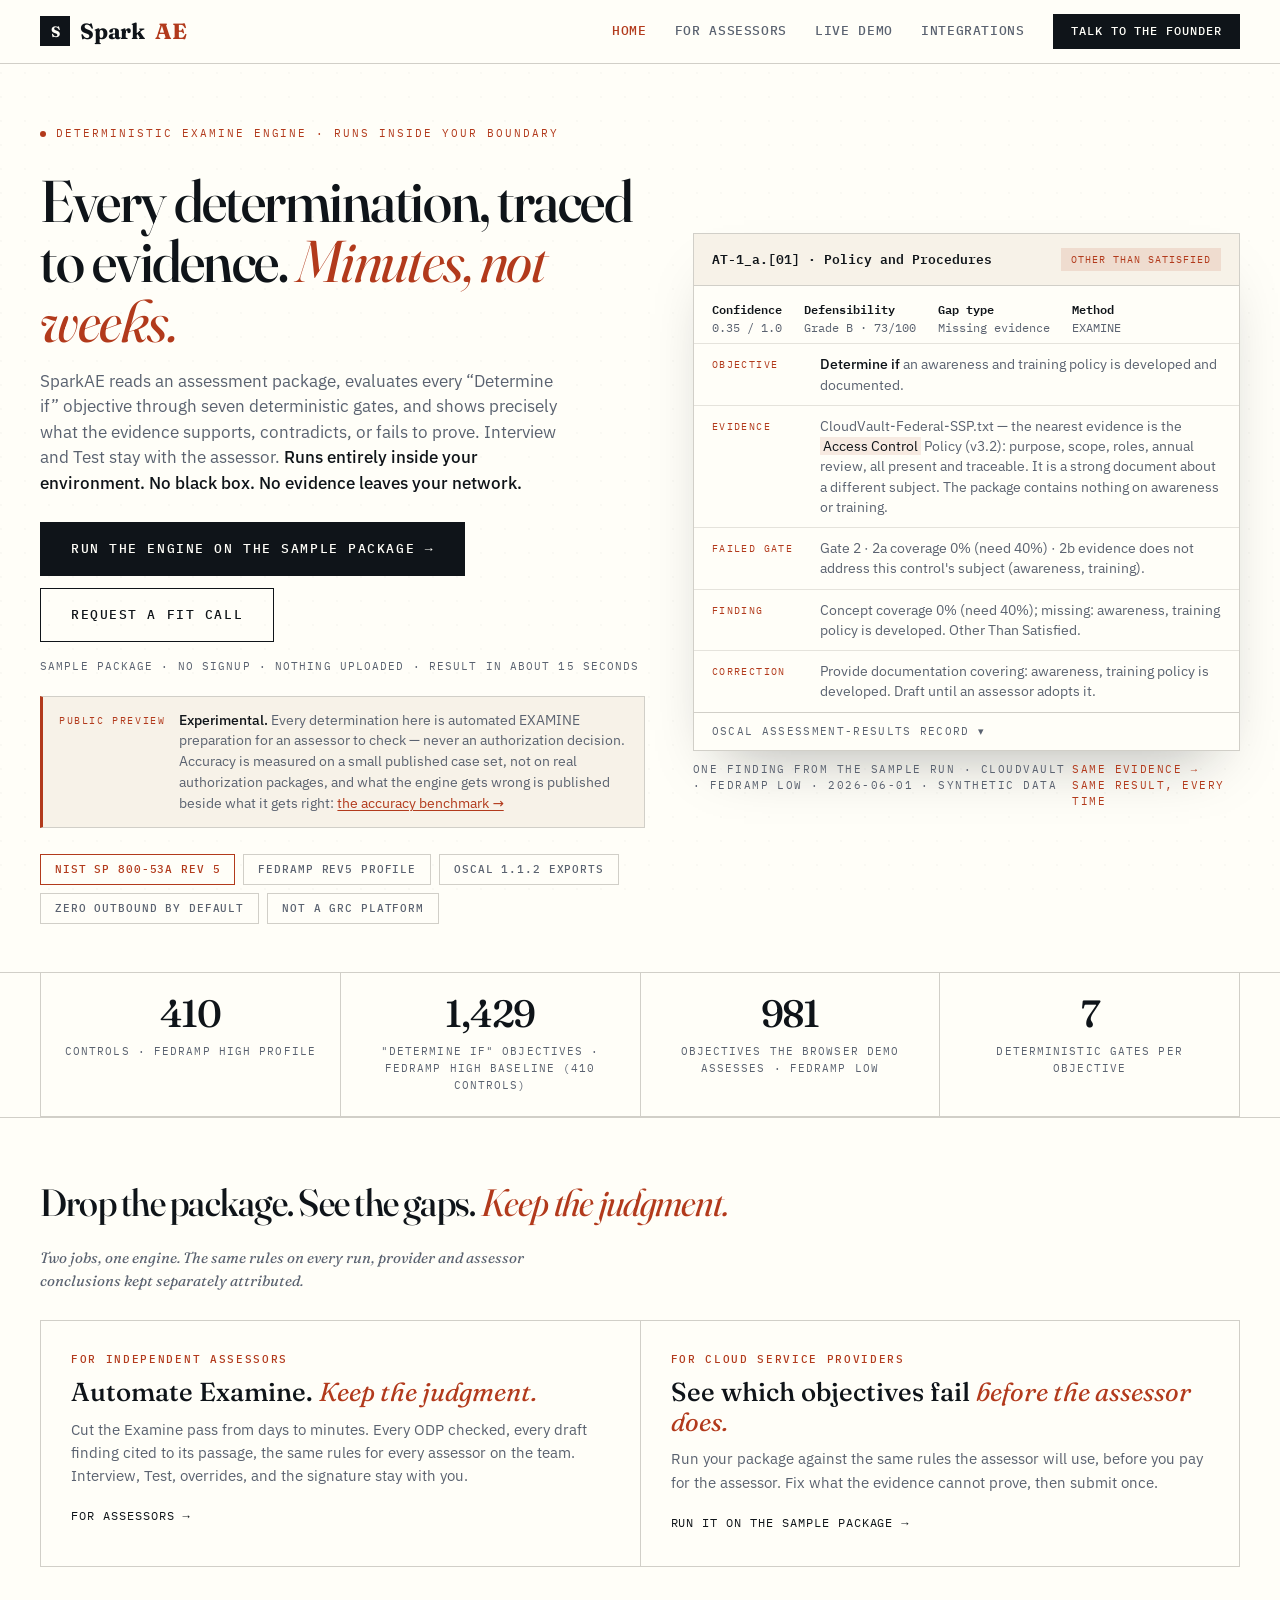
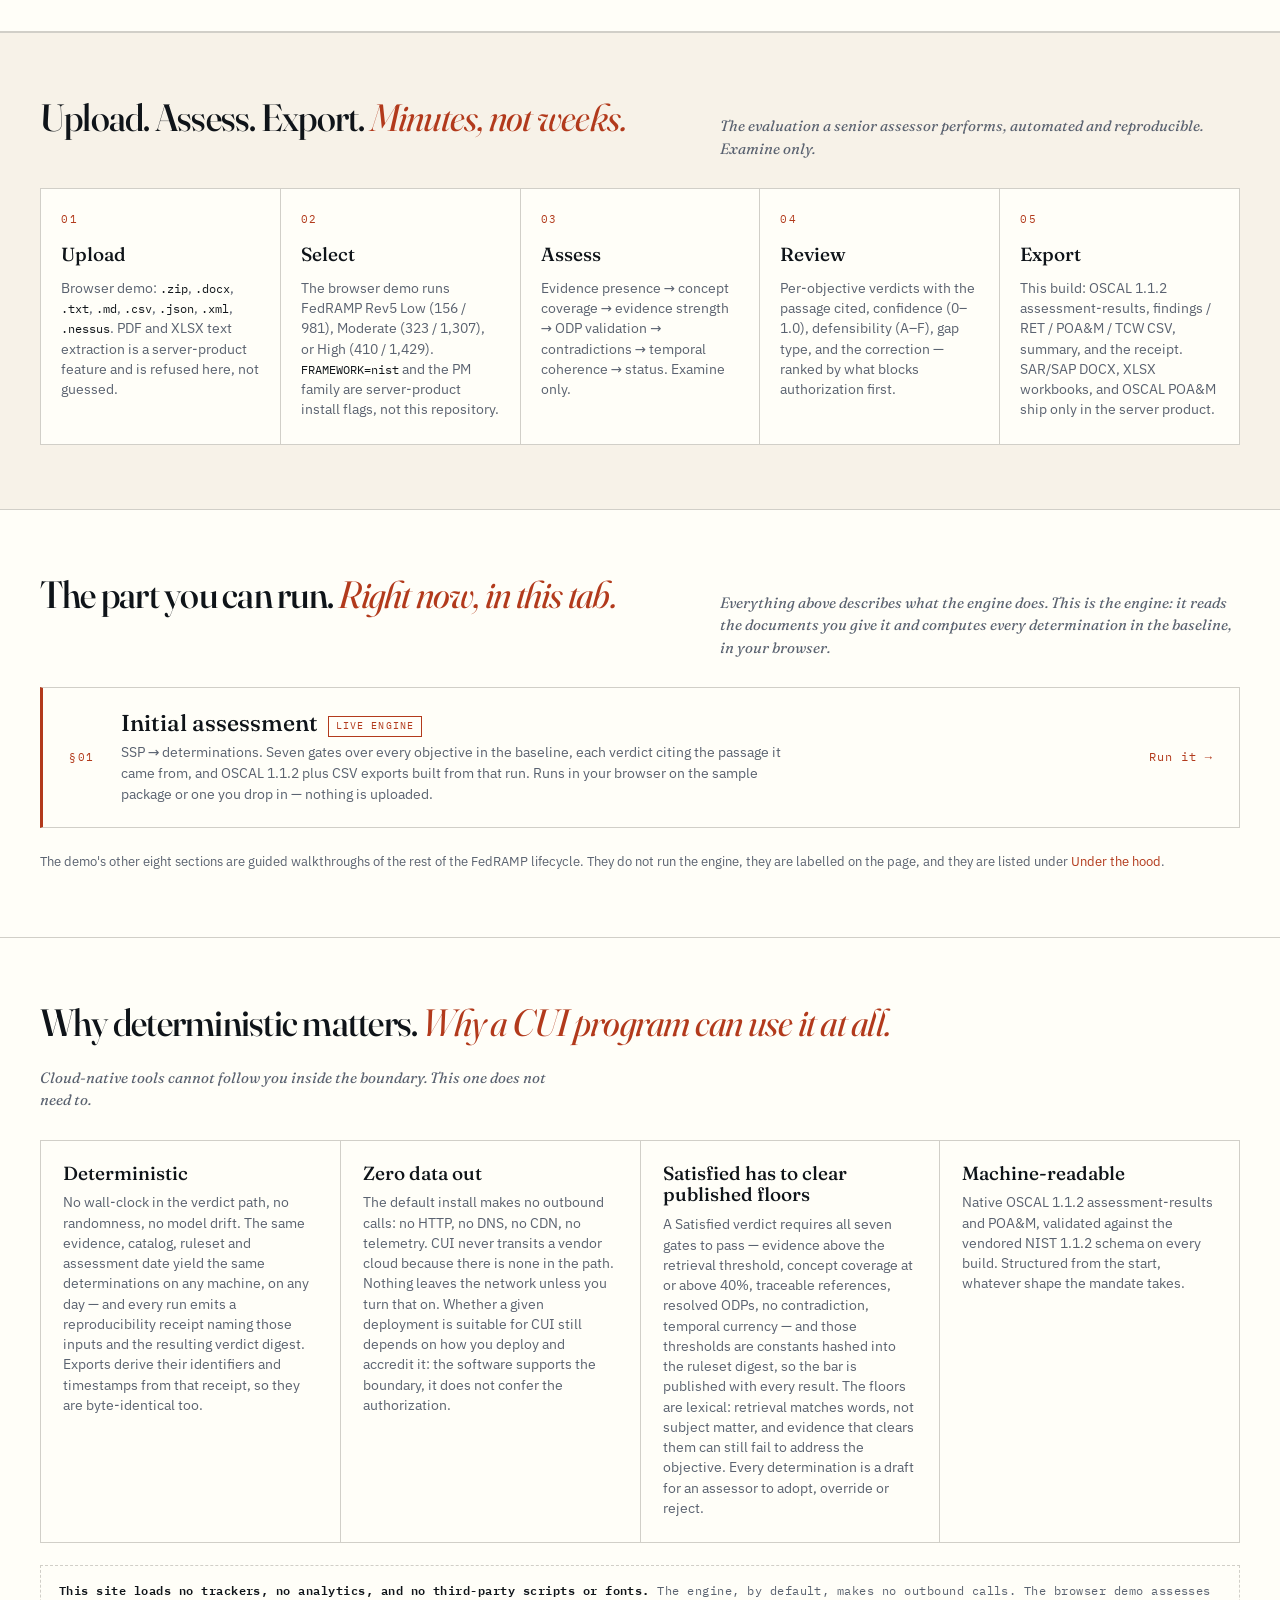
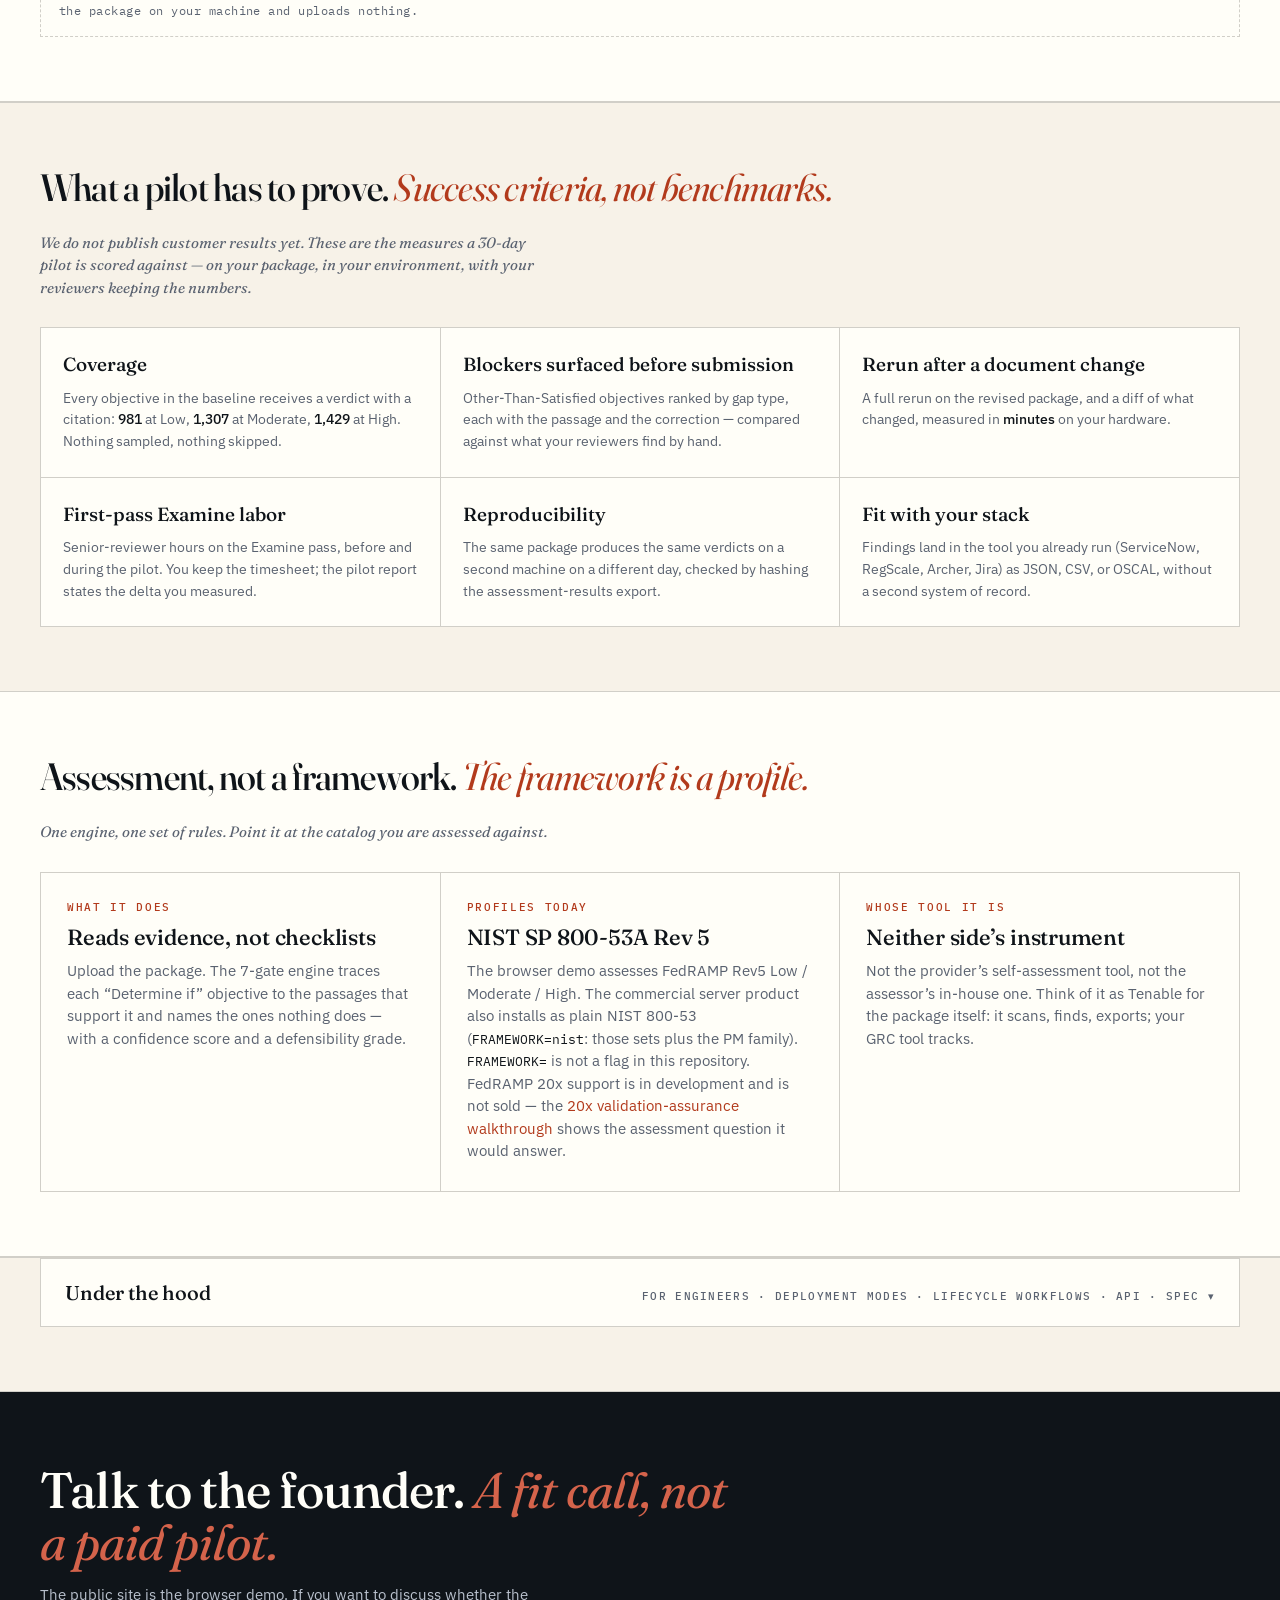
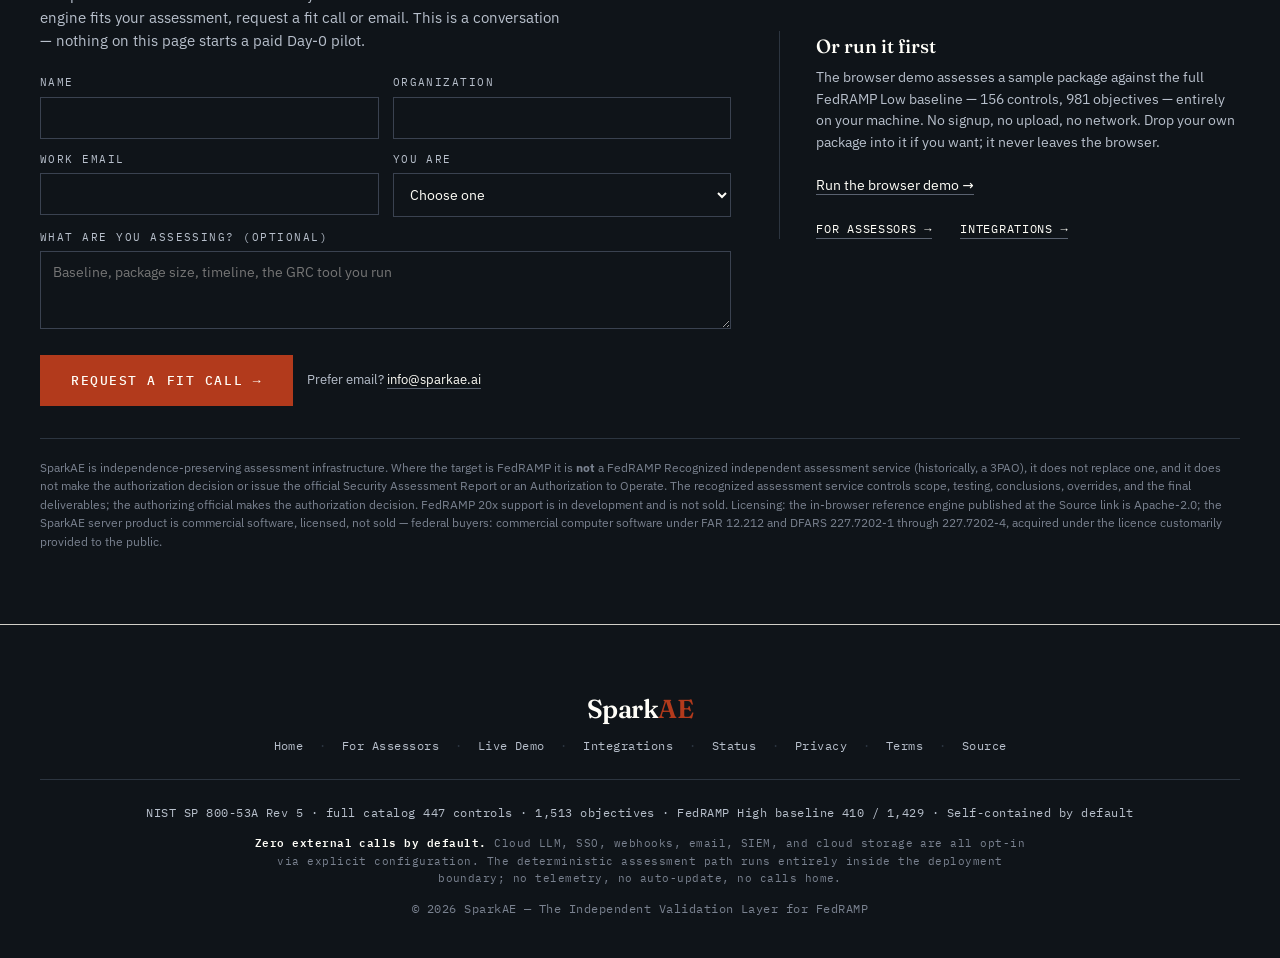
==== commit 650335f3: "Cursor/live demo uat fixes f58d (#28) * The console's own controls do what they say  An acceptance w" ====
--- a/index.html
+++ b/index.html
@@ -14,9 +14,9 @@
 <meta property="og:title" content="SparkAE — Every determination traced to evidence">
 <meta property="og:description" content="SparkAE reads an assessment package, evaluates every &quot;Determine if&quot; objective through seven deterministic gates, and shows exactly what the evidence supports, contradicts, or fails to prove. Interview and Test stay with the assessor. Runs inside your environment; nothing leaves your network. Try it on a sample package in the browser.">
 <!-- The social card is a real 1200x630 image: a link shared to LinkedIn or Slack
-     otherwise renders as a bare text row. Regenerate from og-card.src.html
-     (see website/README.md); its numbers mirror the homepage stat row, so a
-     catalog change has to update both. -->
+     otherwise renders as a bare text row. It is rendered from og-card.src.html
+     in the private repository and copied into static/ here; its numbers mirror
+     the homepage stat row, so a catalog change has to update both. -->
 <meta property="og:image" content="https://sparkae.ai/static/og-card.png">
 <meta property="og:image:type" content="image/png">
 <meta property="og:image:width" content="1200">
@@ -226,7 +226,7 @@
       <p class="fine fade-up fade-up-3">Sample package · no signup · nothing uploaded · result in about 15 seconds</p>
       <p class="preview-note fade-up fade-up-3">
         <span class="tag">Public preview</span>
-        <span><strong>This build runs the engine, not a recording.</strong> It reads the documents you give it and computes every determination in the baseline. Those determinations are automated EXAMINE preparation an assessor checks, not an authorization decision, and their accuracy rests on a small published case set rather than on real authorization packages — what the engine gets wrong is published beside what it gets right: <a href="https://github.com/Sprk-0/sparkae-engine/tree/main/tests/benchmark" rel="noopener">the accuracy benchmark →</a>. This describes the public build in this repository, not the commercial server product.</span>
+        <span><strong>Experimental.</strong> Every determination here is automated EXAMINE preparation for an assessor to check — never an authorization decision. Accuracy is measured on a small published case set, not on real authorization packages, and what the engine gets wrong is published beside what it gets right: <a href="https://github.com/Sprk-0/sparkae-engine/tree/main/tests/benchmark" rel="noopener">the accuracy benchmark →</a></span>
       </p>
       <div class="chips fade-up fade-up-4">
         <span class="chip accent">NIST SP 800-53A Rev 5</span>
@@ -403,7 +403,7 @@
       <div>
         <span class="eyebrow">Profiles today</span>
         <h3>NIST SP 800-53A Rev 5</h3>
-        <p>The browser demo assesses FedRAMP Rev5 Low / Moderate / High. The commercial server product also installs as plain NIST 800-53 (<code>FRAMEWORK=nist</code>: those sets plus the PM family). <code>FRAMEWORK=</code> is not a flag in this repository. FedRAMP 20x support is not part of this product and is not sold.</p>
+        <p>The browser demo assesses FedRAMP Rev5 Low / Moderate / High. The commercial server product also installs as plain NIST 800-53 (<code>FRAMEWORK=nist</code>: those sets plus the PM family). <code>FRAMEWORK=</code> is not a flag in this repository. FedRAMP 20x support is in development and is not sold — the <a href="demo-20x.html">20x validation-assurance walkthrough</a> shows the assessment question it would answer.</p>
       </div>
       <div>
         <span class="eyebrow">Whose tool it is</span>
@@ -566,7 +566,7 @@
       </div>
     </div>
   </div>
-  <p class="hx-fine">SparkAE is independence-preserving assessment infrastructure. Where the target is FedRAMP it is <strong>not</strong> a FedRAMP Recognized independent assessment service (historically, a 3PAO), it does not replace one, and it does not make the authorization decision or issue the official Security Assessment Report or an Authorization to Operate. The recognized assessment service controls scope, testing, conclusions, overrides, and the final deliverables; the authorizing official makes the authorization decision. FedRAMP 20x support is not part of this product and is not sold. Licensing: the in-browser reference engine published at the Source link is Apache-2.0; the SparkAE server product is commercial software, licensed, not sold — federal buyers: commercial computer software under FAR 12.212 and DFARS 227.7202-1 through 227.7202-4, acquired under the licence customarily provided to the public.</p>
+  <p class="hx-fine">SparkAE is independence-preserving assessment infrastructure. Where the target is FedRAMP it is <strong>not</strong> a FedRAMP Recognized independent assessment service (historically, a 3PAO), it does not replace one, and it does not make the authorization decision or issue the official Security Assessment Report or an Authorization to Operate. The recognized assessment service controls scope, testing, conclusions, overrides, and the final deliverables; the authorizing official makes the authorization decision. FedRAMP 20x support is in development and is not sold. Licensing: the in-browser reference engine published at the Source link is Apache-2.0; the SparkAE server product is commercial software, licensed, not sold — federal buyers: commercial computer software under FAR 12.212 and DFARS 227.7202-1 through 227.7202-4, acquired under the licence customarily provided to the public.</p>
 </section>
 
 <!-- ══ FOOTER ══ -->
@@ -578,9 +578,11 @@
       <span style="margin:0 8px;color:#2C3540">·</span>
       <a href="assessors.html">For Assessors</a>
       <span style="margin:0 8px;color:#2C3540">·</span>
-      <a href="demo-standalone.html">Demo</a>
+      <a href="demo-standalone.html">Live Demo</a>
       <span style="margin:0 8px;color:#2C3540">·</span>
       <a href="integrations.html">Integrations</a>
+      <span style="margin:0 8px;color:#2C3540">·</span>
+      <a href="status.html">Status</a>
       <span style="margin:0 8px;color:#2C3540">·</span>
       <a href="privacy.html">Privacy</a>
       <span style="margin:0 8px;color:#2C3540">·</span>
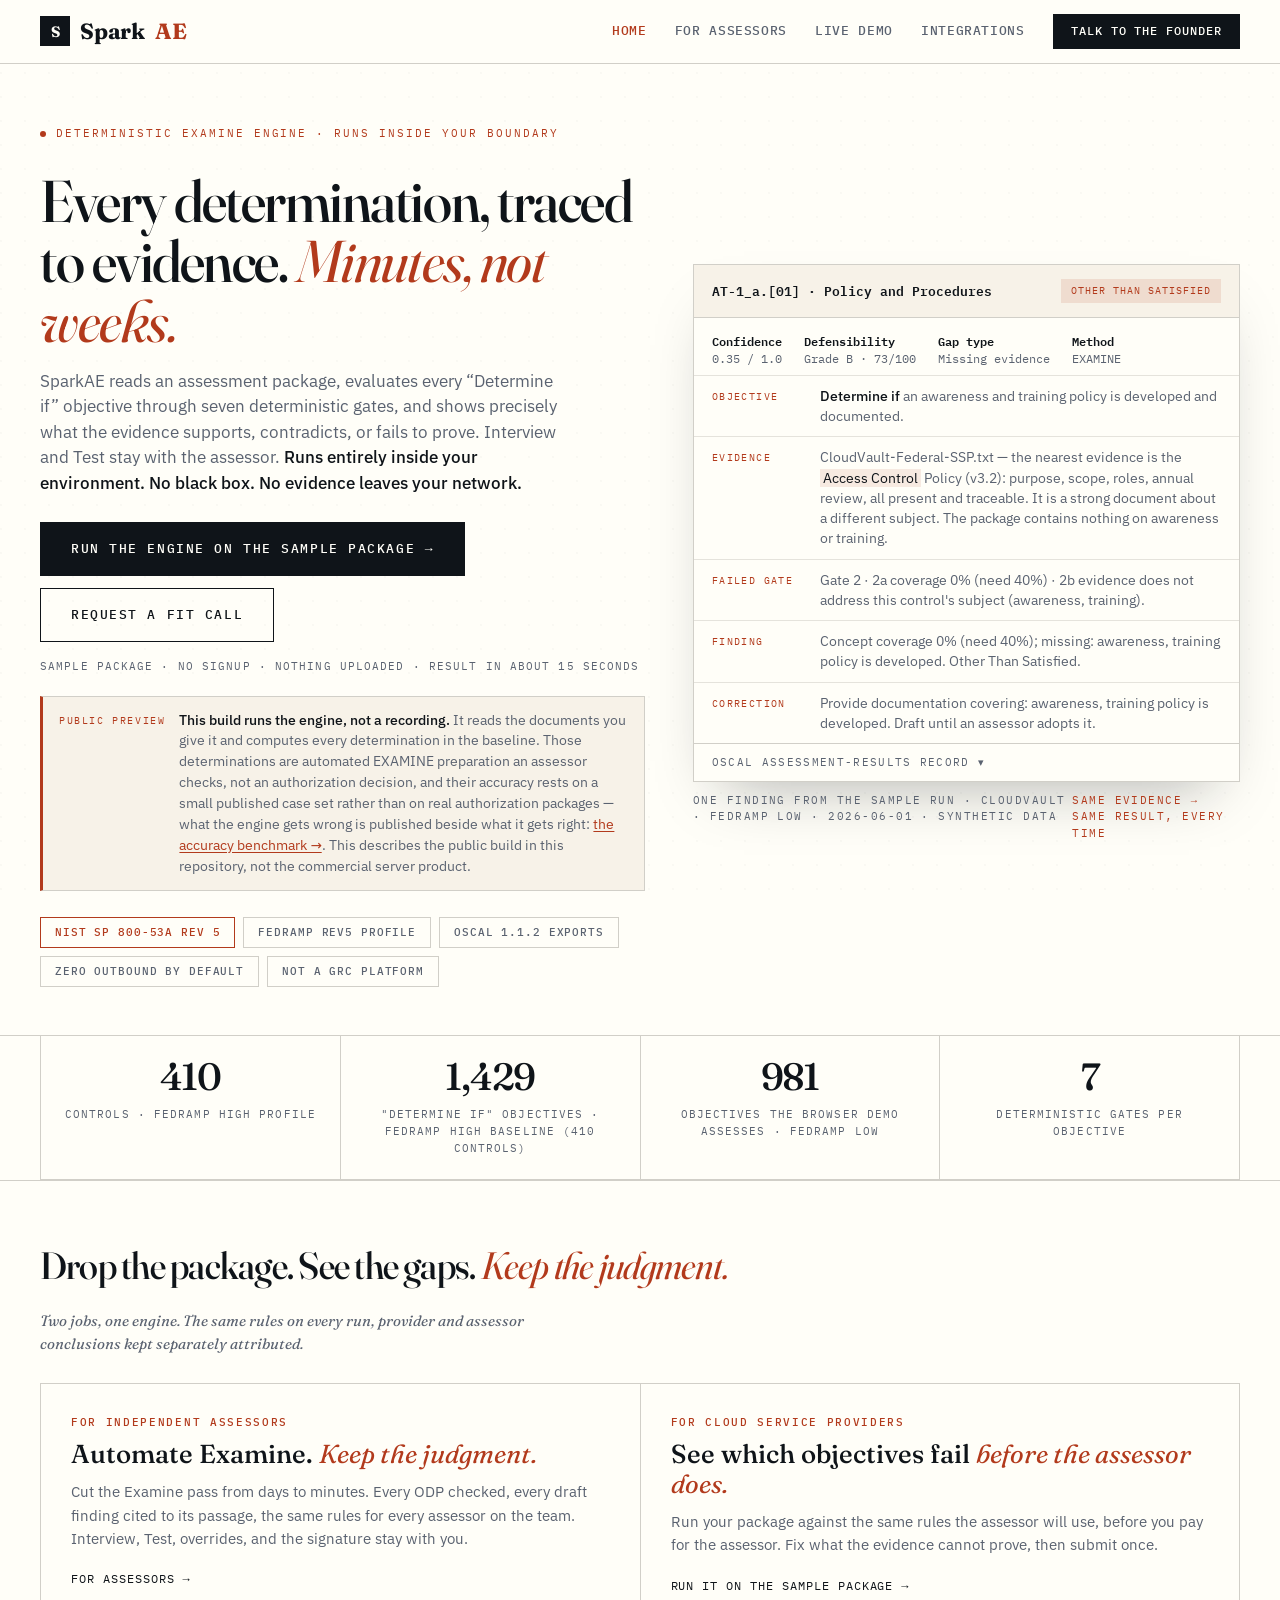
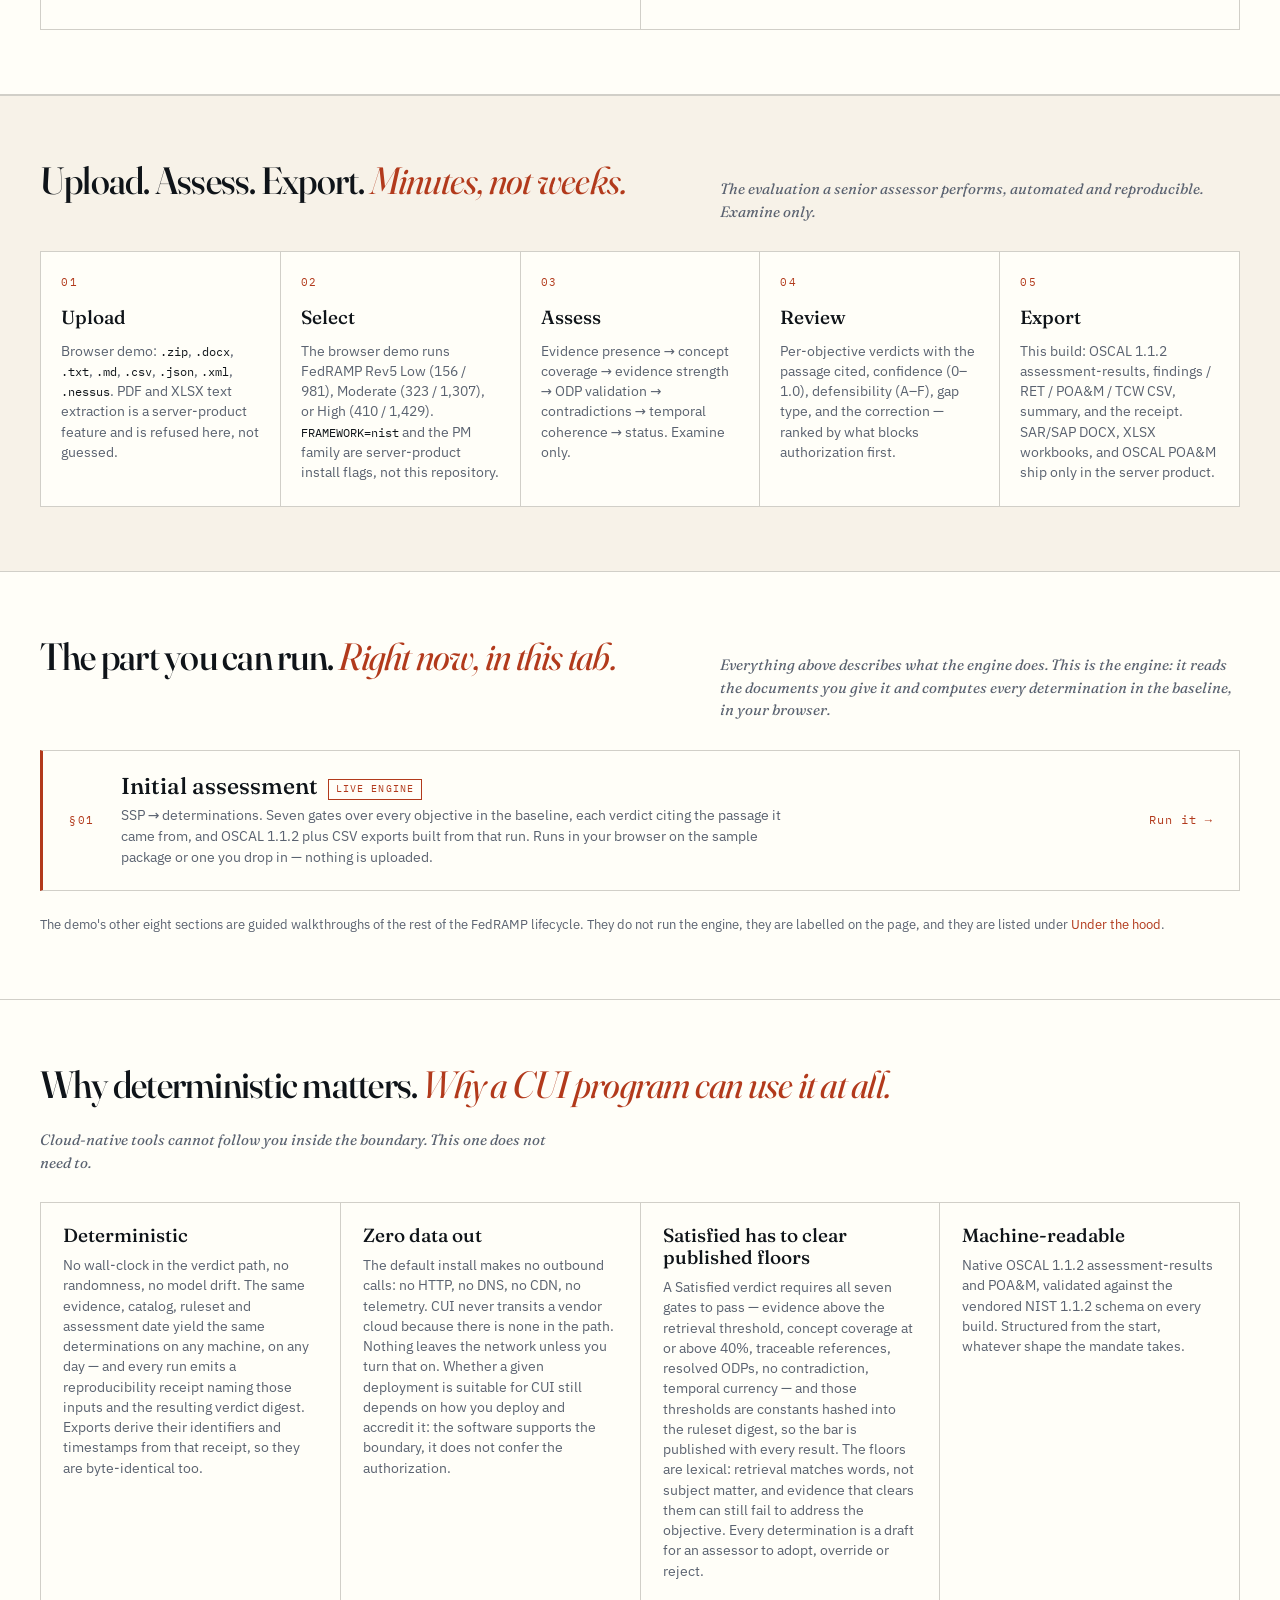
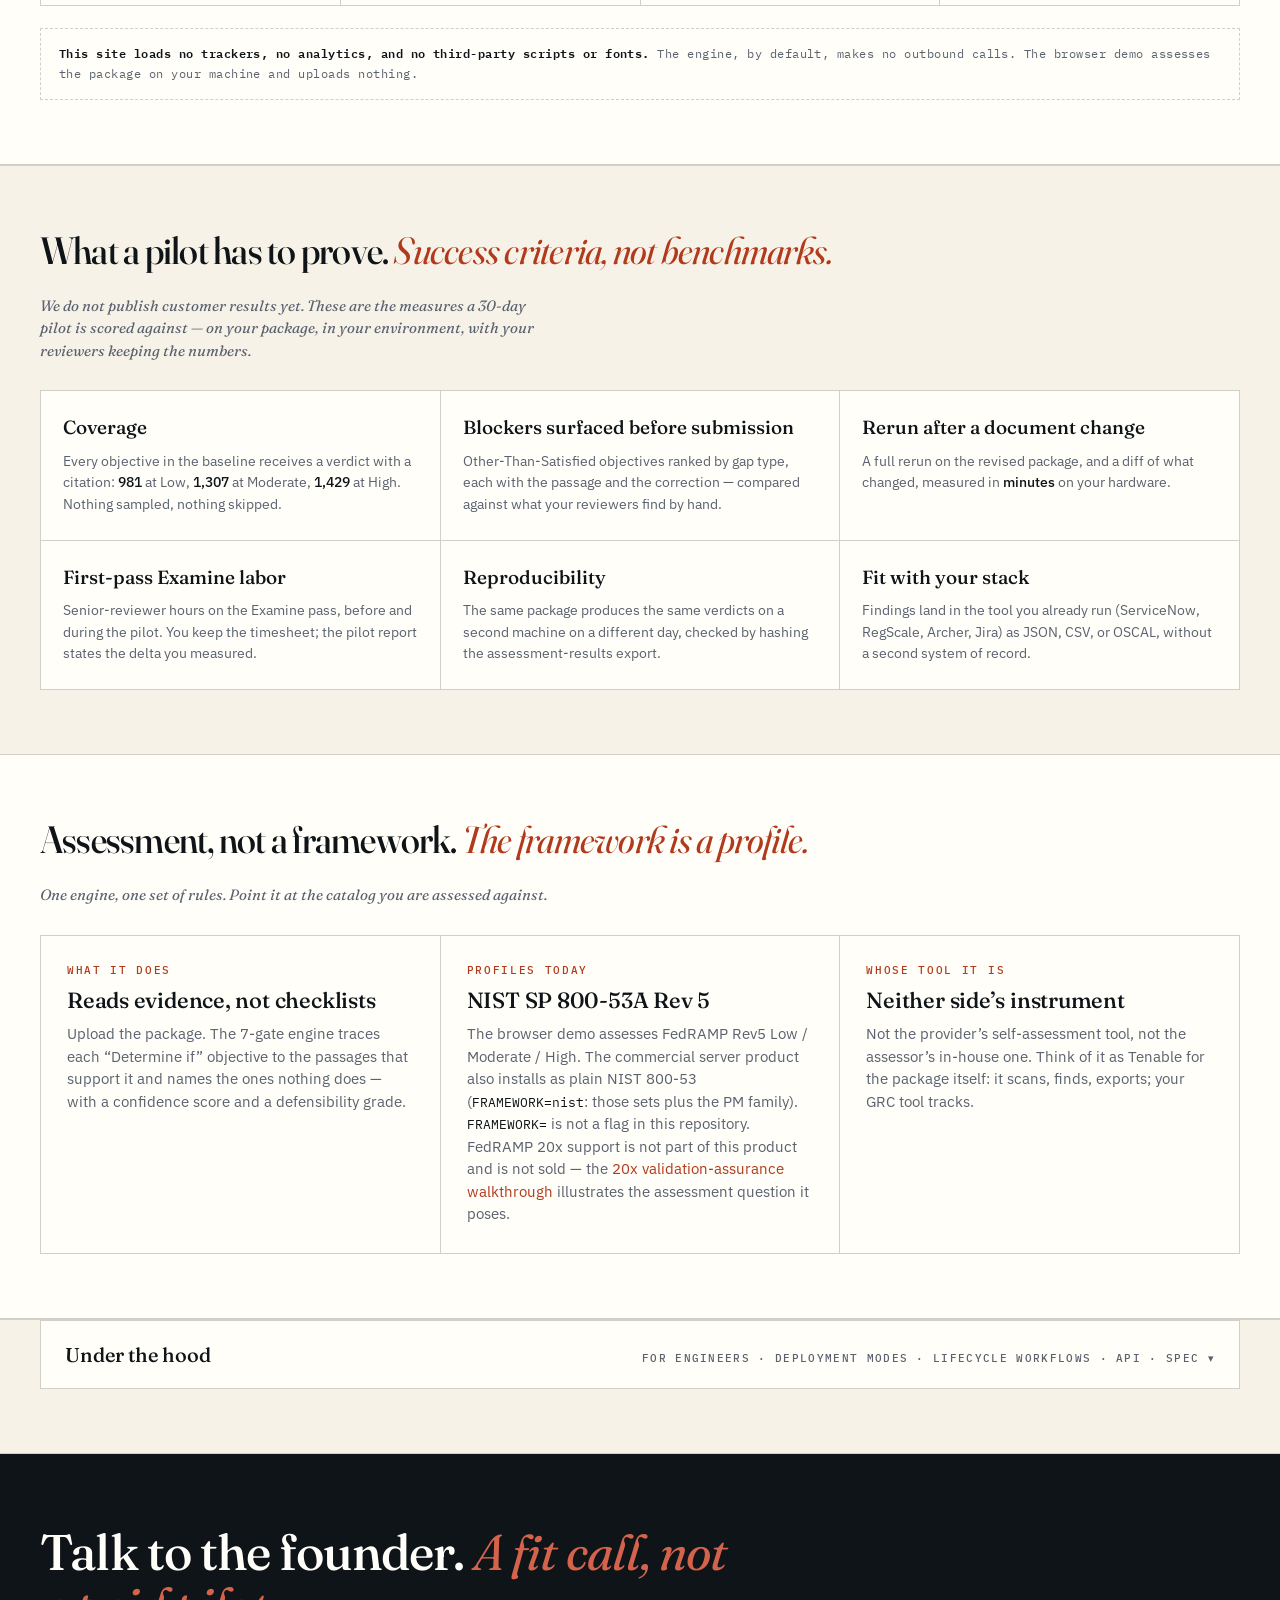
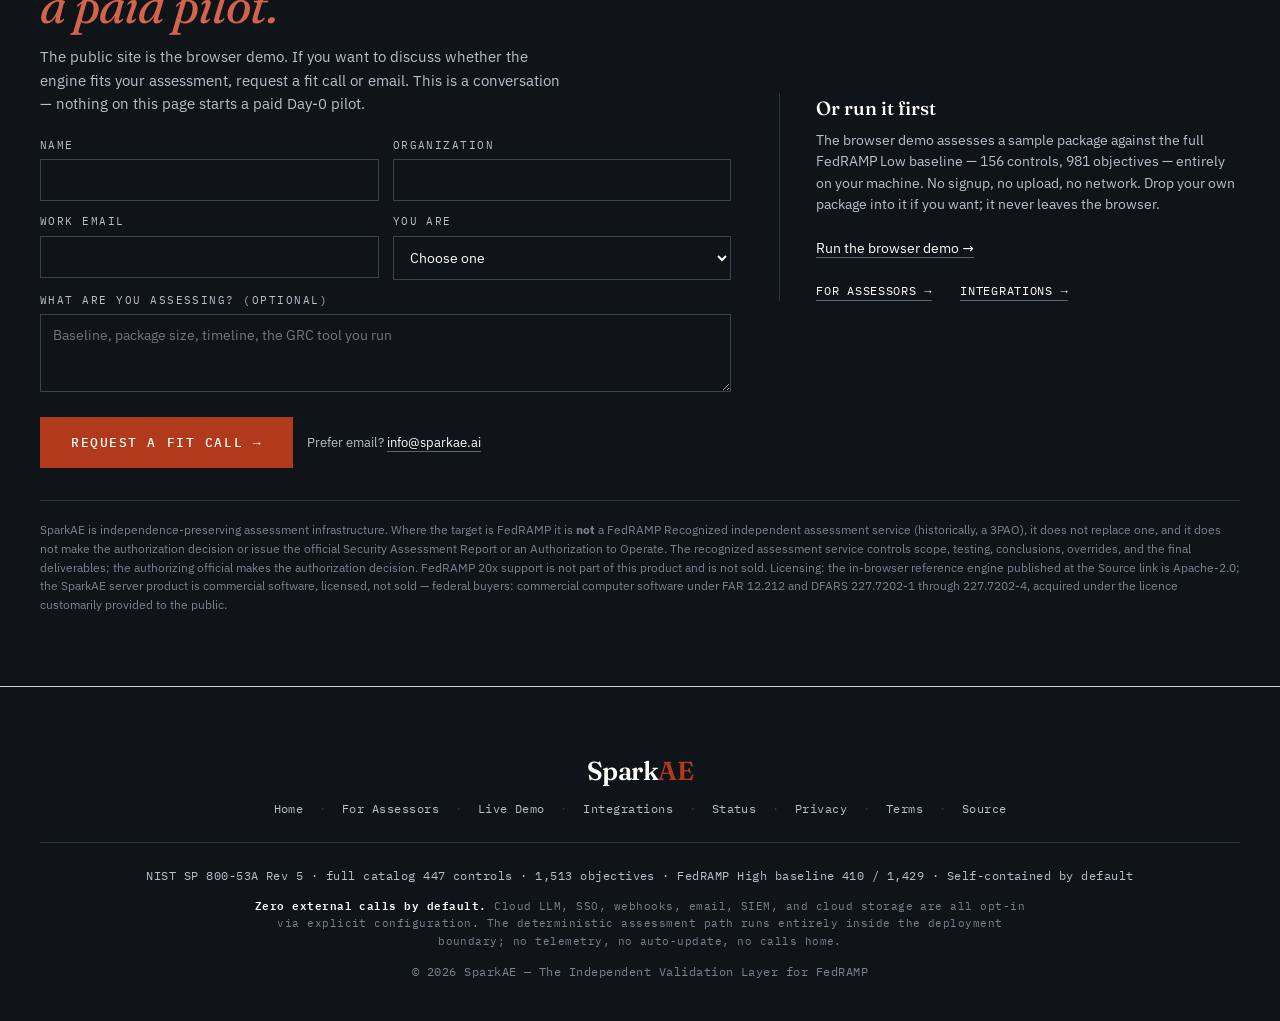
==== commit 18a0499b: "Merge main: #28's demo fixes under engine 1.3.0 #28 landed the same tests/browser.mjs repair this br" ====
--- a/index.html
+++ b/index.html
@@ -226,7 +226,7 @@
       <p class="fine fade-up fade-up-3">Sample package · no signup · nothing uploaded · result in about 15 seconds</p>
       <p class="preview-note fade-up fade-up-3">
         <span class="tag">Public preview</span>
-        <span><strong>Experimental.</strong> Every determination here is automated EXAMINE preparation for an assessor to check — never an authorization decision. Accuracy is measured on a small published case set, not on real authorization packages, and what the engine gets wrong is published beside what it gets right: <a href="https://github.com/Sprk-0/sparkae-engine/tree/main/tests/benchmark" rel="noopener">the accuracy benchmark →</a></span>
+        <span><strong>This build runs the engine, not a recording.</strong> It reads the documents you give it and computes every determination in the baseline. Those determinations are automated EXAMINE preparation an assessor checks, not an authorization decision, and their accuracy rests on a small published case set rather than on real authorization packages — what the engine gets wrong is published beside what it gets right: <a href="https://github.com/Sprk-0/sparkae-engine/tree/main/tests/benchmark" rel="noopener">the accuracy benchmark →</a>. This describes the public build in this repository, not the commercial server product.</span>
       </p>
       <div class="chips fade-up fade-up-4">
         <span class="chip accent">NIST SP 800-53A Rev 5</span>
@@ -403,7 +403,7 @@
       <div>
         <span class="eyebrow">Profiles today</span>
         <h3>NIST SP 800-53A Rev 5</h3>
-        <p>The browser demo assesses FedRAMP Rev5 Low / Moderate / High. The commercial server product also installs as plain NIST 800-53 (<code>FRAMEWORK=nist</code>: those sets plus the PM family). <code>FRAMEWORK=</code> is not a flag in this repository. FedRAMP 20x support is in development and is not sold — the <a href="demo-20x.html">20x validation-assurance walkthrough</a> shows the assessment question it would answer.</p>
+        <p>The browser demo assesses FedRAMP Rev5 Low / Moderate / High. The commercial server product also installs as plain NIST 800-53 (<code>FRAMEWORK=nist</code>: those sets plus the PM family). <code>FRAMEWORK=</code> is not a flag in this repository. FedRAMP 20x support is not part of this product and is not sold — the <a href="demo-20x.html">20x validation-assurance walkthrough</a> illustrates the assessment question it poses.</p>
       </div>
       <div>
         <span class="eyebrow">Whose tool it is</span>
@@ -422,7 +422,7 @@
       <div class="inner">
         <div class="hx-head" id="modes">
           <div class="section-title">Three deployment modes. <em>You choose what leaves your network.</em></div>
-          <div class="section-sub">These install lines are the commercial server product. This Apache-2.0 repository has no Python package — <code>pip install .</code> from this checkout will not work. LLM is always opt-in. When a model is on, it produces the determination directly; the 7-gate engine does not run alongside it.</div>
+          <div class="section-sub">These install lines are the commercial server product. This Apache-2.0 repository has no Python package — <code>pip install .</code> from this checkout does not work. LLM is always opt-in. When a model is on, it produces the determination directly; the 7-gate engine does not run alongside it.</div>
         </div>
         <div class="modes-grid hx-modes">
           <div class="mode-card">
@@ -566,7 +566,7 @@
       </div>
     </div>
   </div>
-  <p class="hx-fine">SparkAE is independence-preserving assessment infrastructure. Where the target is FedRAMP it is <strong>not</strong> a FedRAMP Recognized independent assessment service (historically, a 3PAO), it does not replace one, and it does not make the authorization decision or issue the official Security Assessment Report or an Authorization to Operate. The recognized assessment service controls scope, testing, conclusions, overrides, and the final deliverables; the authorizing official makes the authorization decision. FedRAMP 20x support is in development and is not sold. Licensing: the in-browser reference engine published at the Source link is Apache-2.0; the SparkAE server product is commercial software, licensed, not sold — federal buyers: commercial computer software under FAR 12.212 and DFARS 227.7202-1 through 227.7202-4, acquired under the licence customarily provided to the public.</p>
+  <p class="hx-fine">SparkAE is independence-preserving assessment infrastructure. Where the target is FedRAMP it is <strong>not</strong> a FedRAMP Recognized independent assessment service (historically, a 3PAO), it does not replace one, and it does not make the authorization decision or issue the official Security Assessment Report or an Authorization to Operate. The recognized assessment service controls scope, testing, conclusions, overrides, and the final deliverables; the authorizing official makes the authorization decision. FedRAMP 20x support is not part of this product and is not sold. Licensing: the in-browser reference engine published at the Source link is Apache-2.0; the SparkAE server product is commercial software, licensed, not sold — federal buyers: commercial computer software under FAR 12.212 and DFARS 227.7202-1 through 227.7202-4, acquired under the licence customarily provided to the public.</p>
 </section>
 
 <!-- ══ FOOTER ══ -->
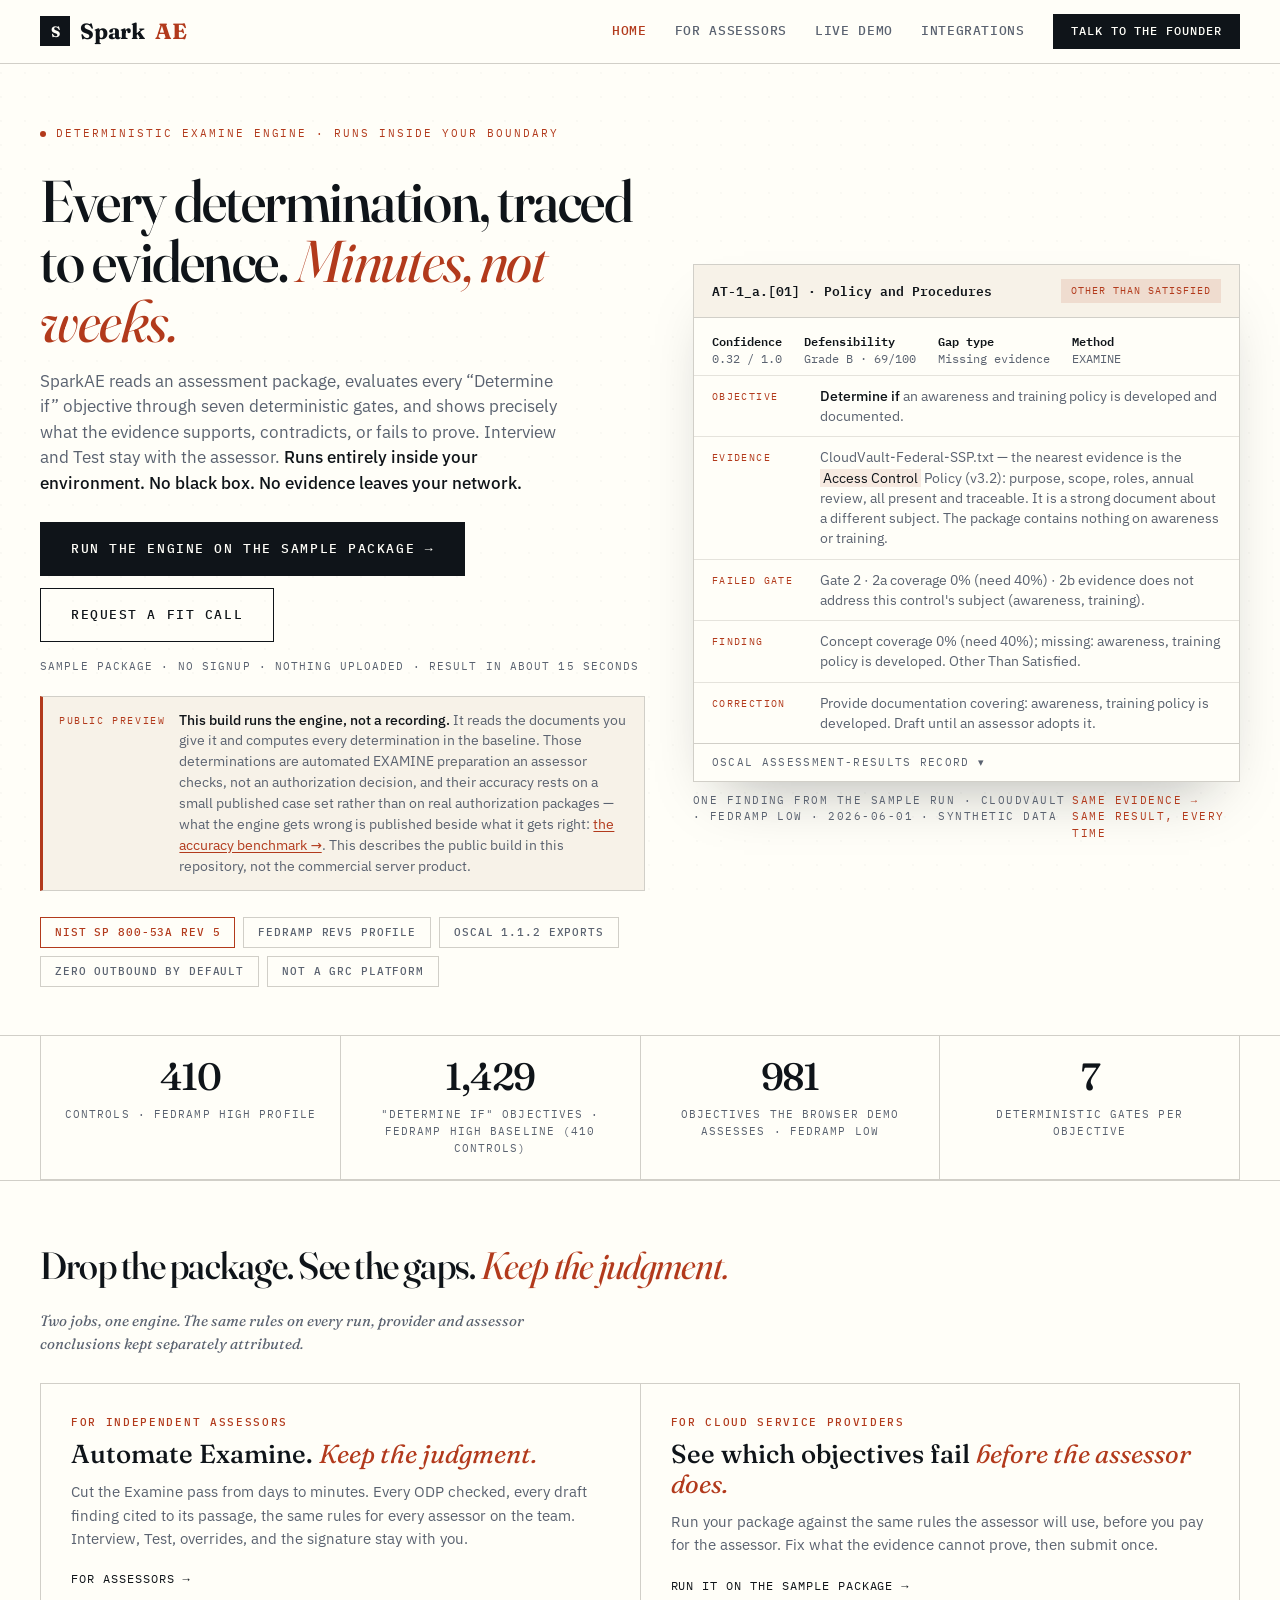
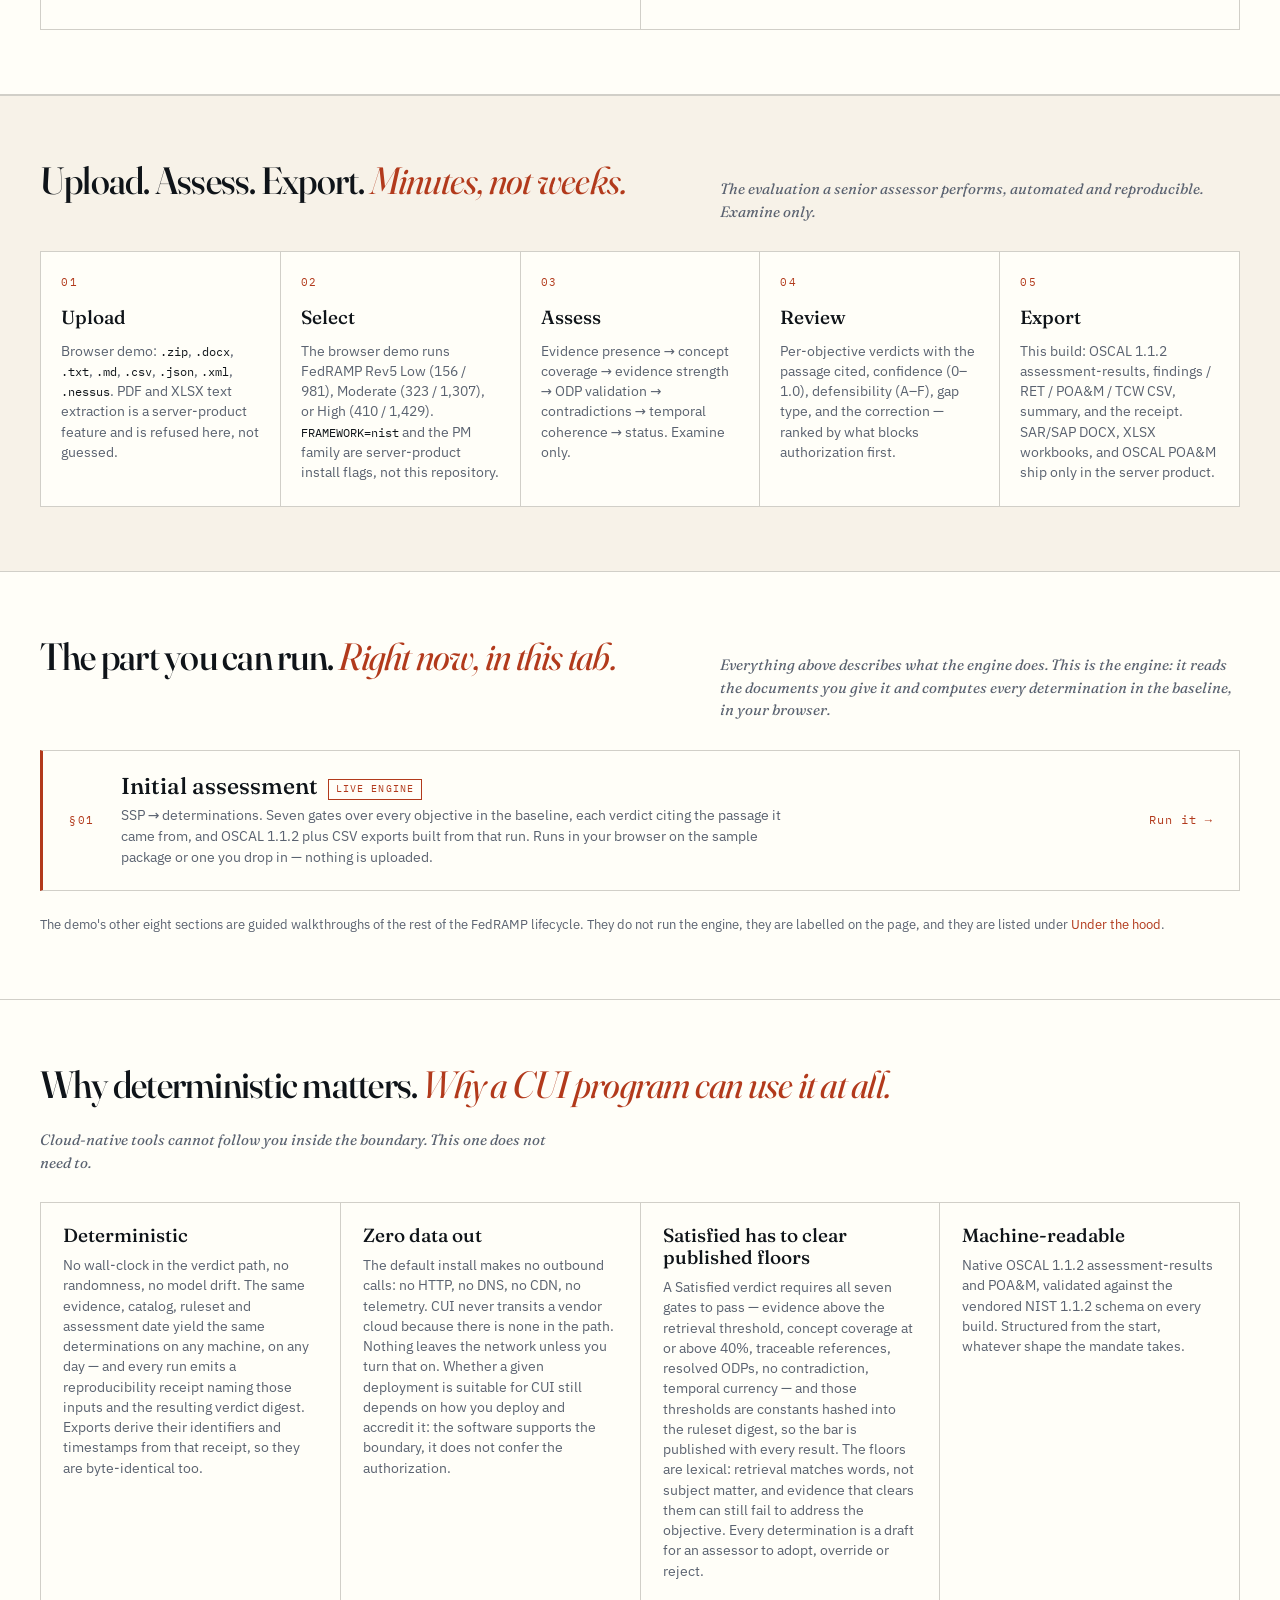
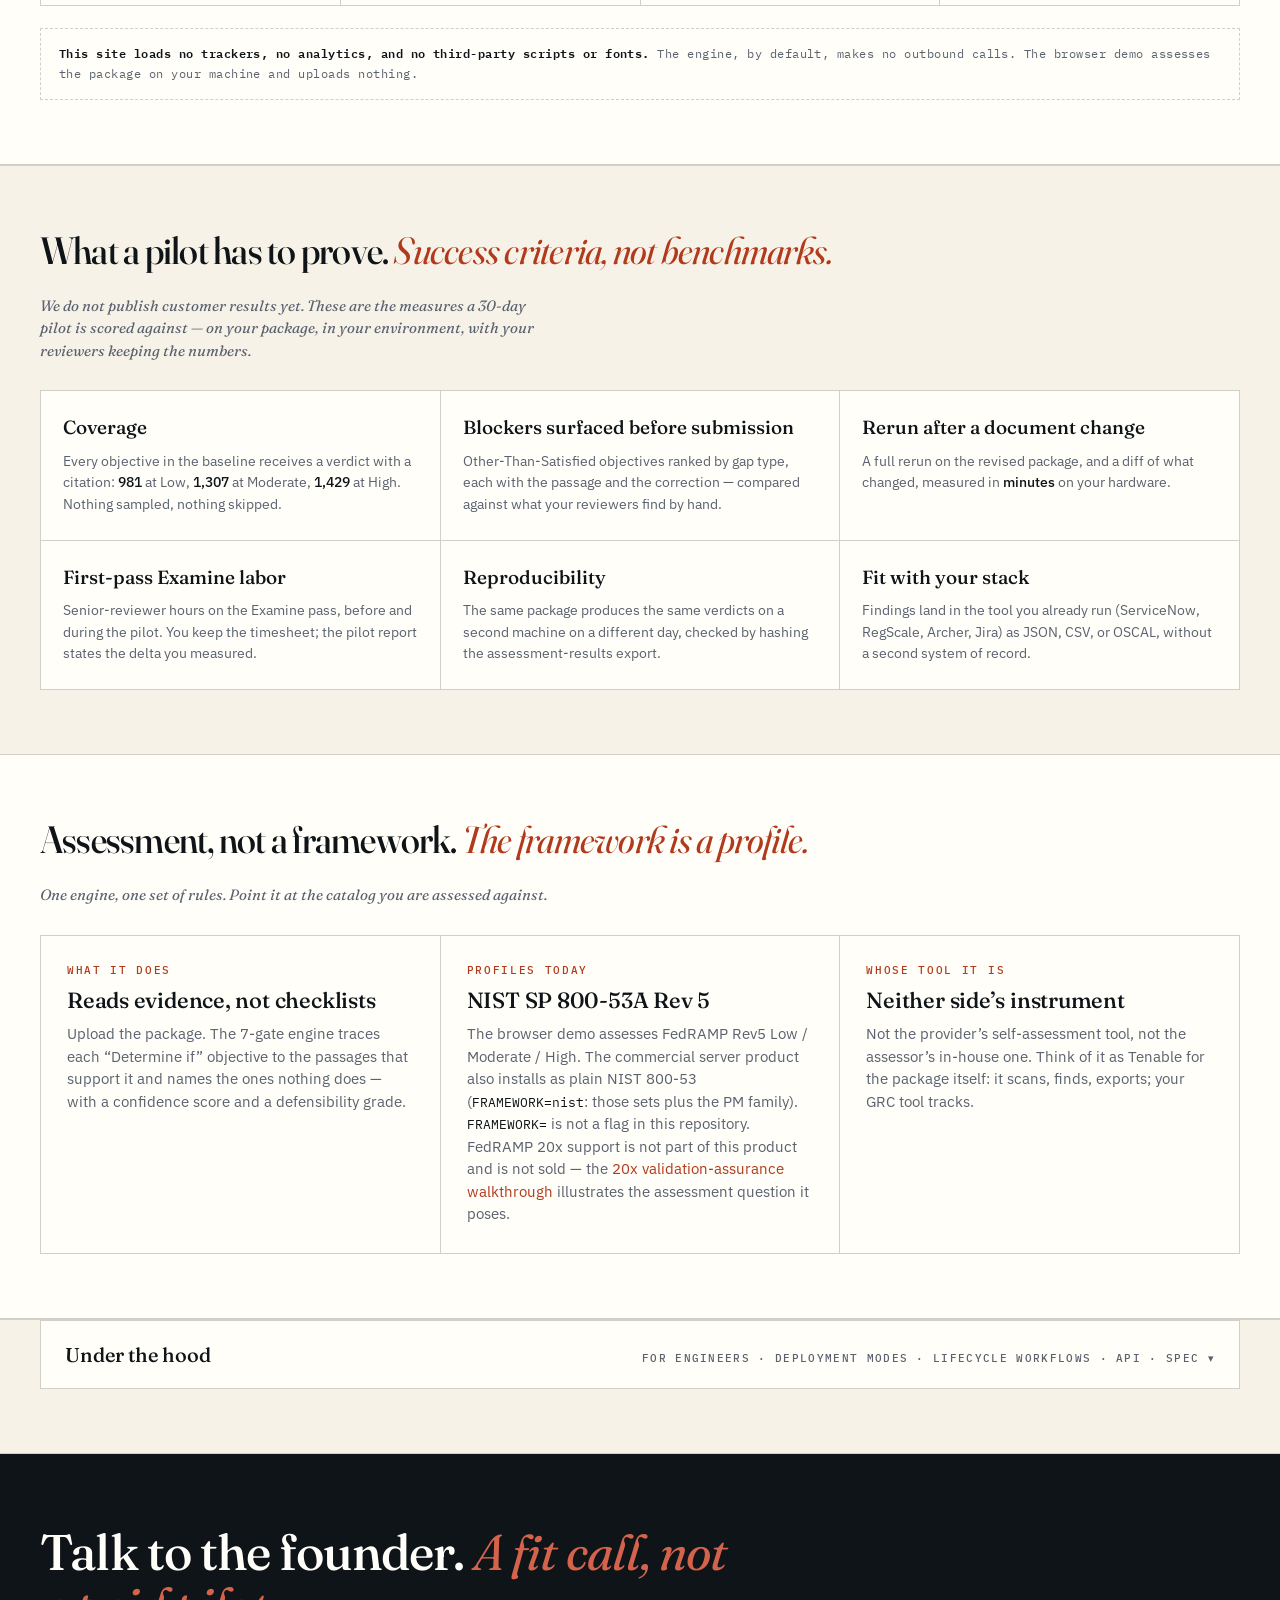
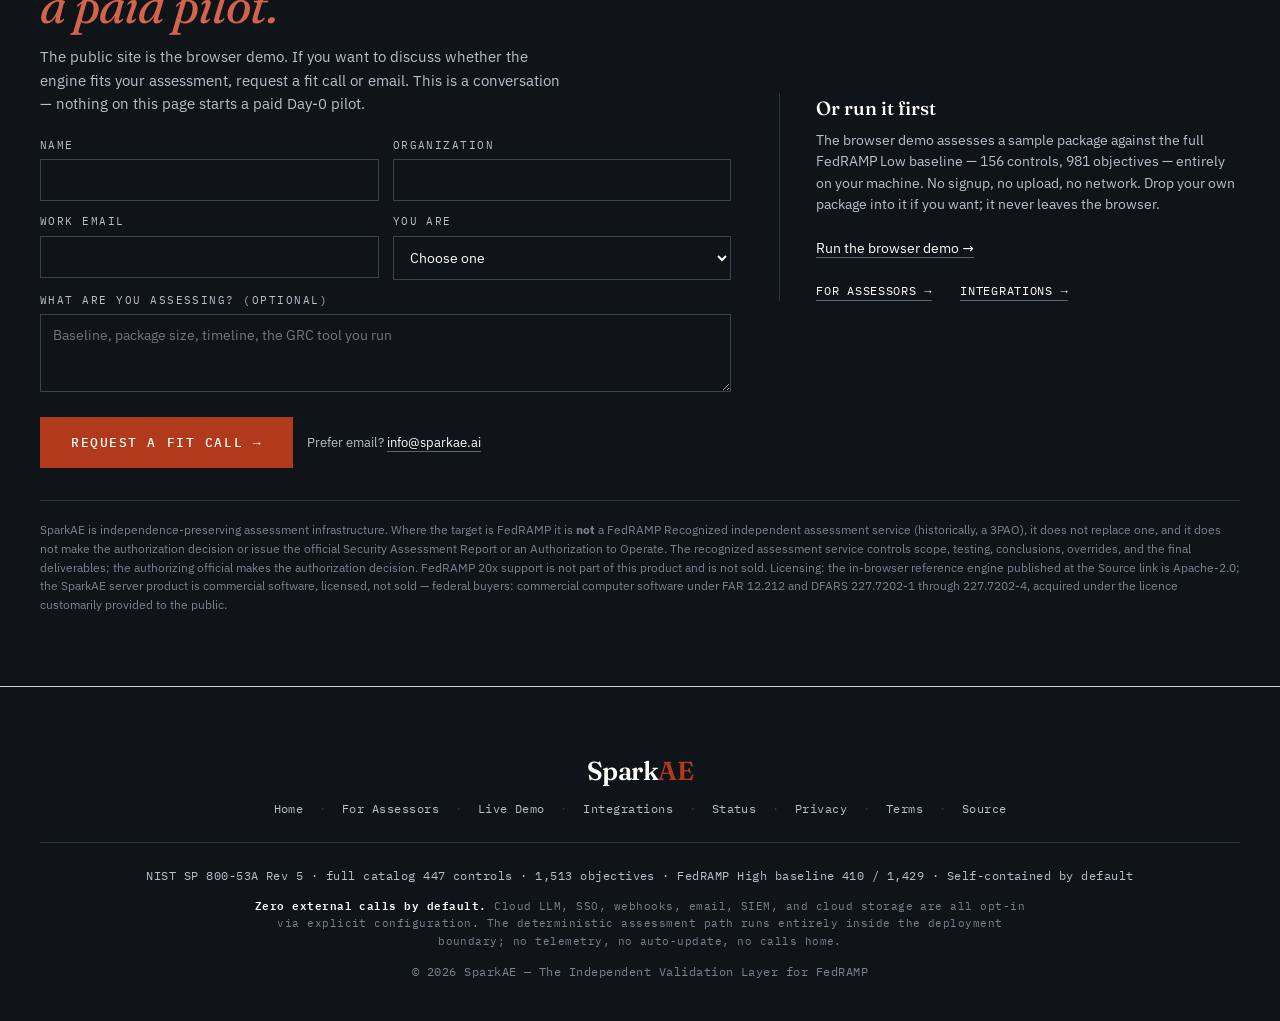
==== commit 83df86a5: "Engine 1.4.0: the interrogation fix set Fifty-six defects from the review of engine 1.3.0, each fixe" ====
--- a/index.html
+++ b/index.html
@@ -243,8 +243,8 @@
           <span class="tag">Other Than Satisfied</span>
         </div>
         <div class="meta">
-          <div><strong>Confidence</strong>0.35 / 1.0</div>
-          <div><strong>Defensibility</strong>Grade B · 73/100</div>
+          <div><strong>Confidence</strong>0.32 / 1.0</div>
+          <div><strong>Defensibility</strong>Grade B · 69/100</div>
           <div><strong>Gap type</strong>Missing evidence</div>
           <div><strong>Method</strong>EXAMINE</div>
         </div>
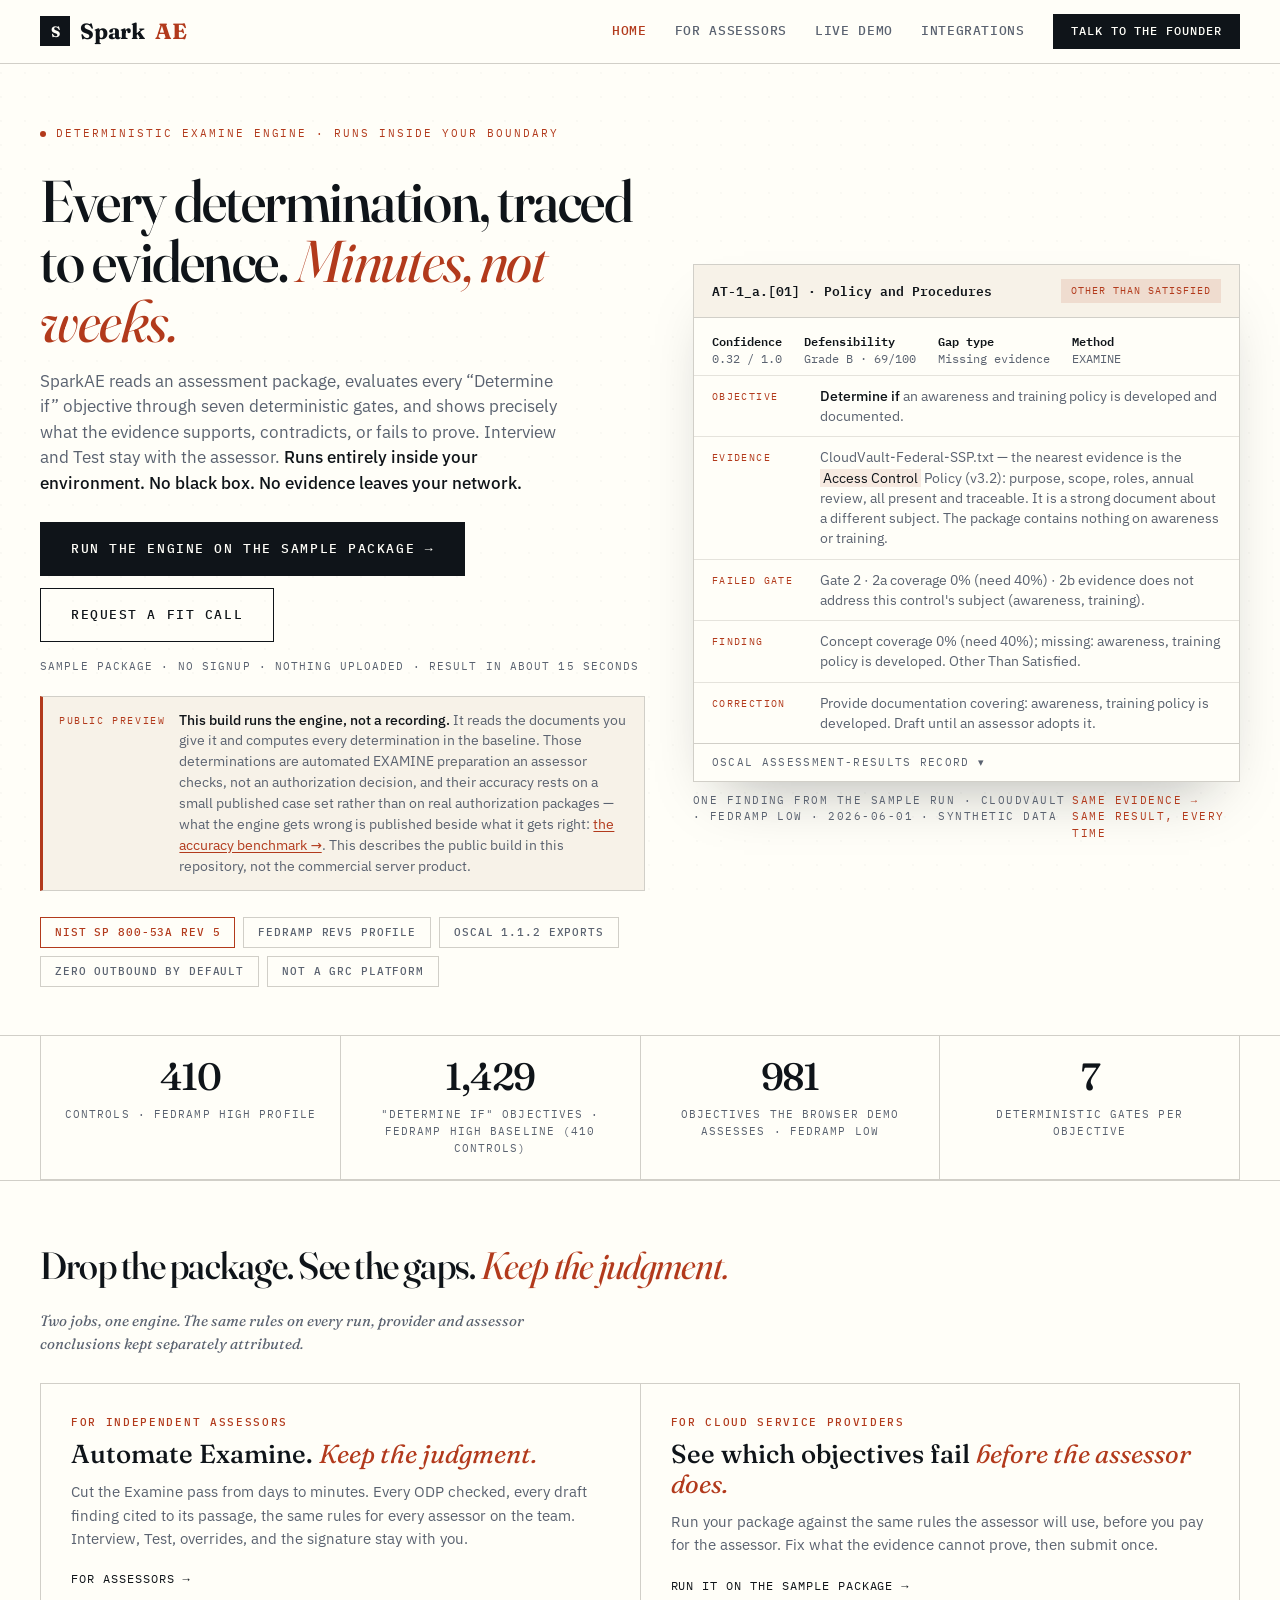
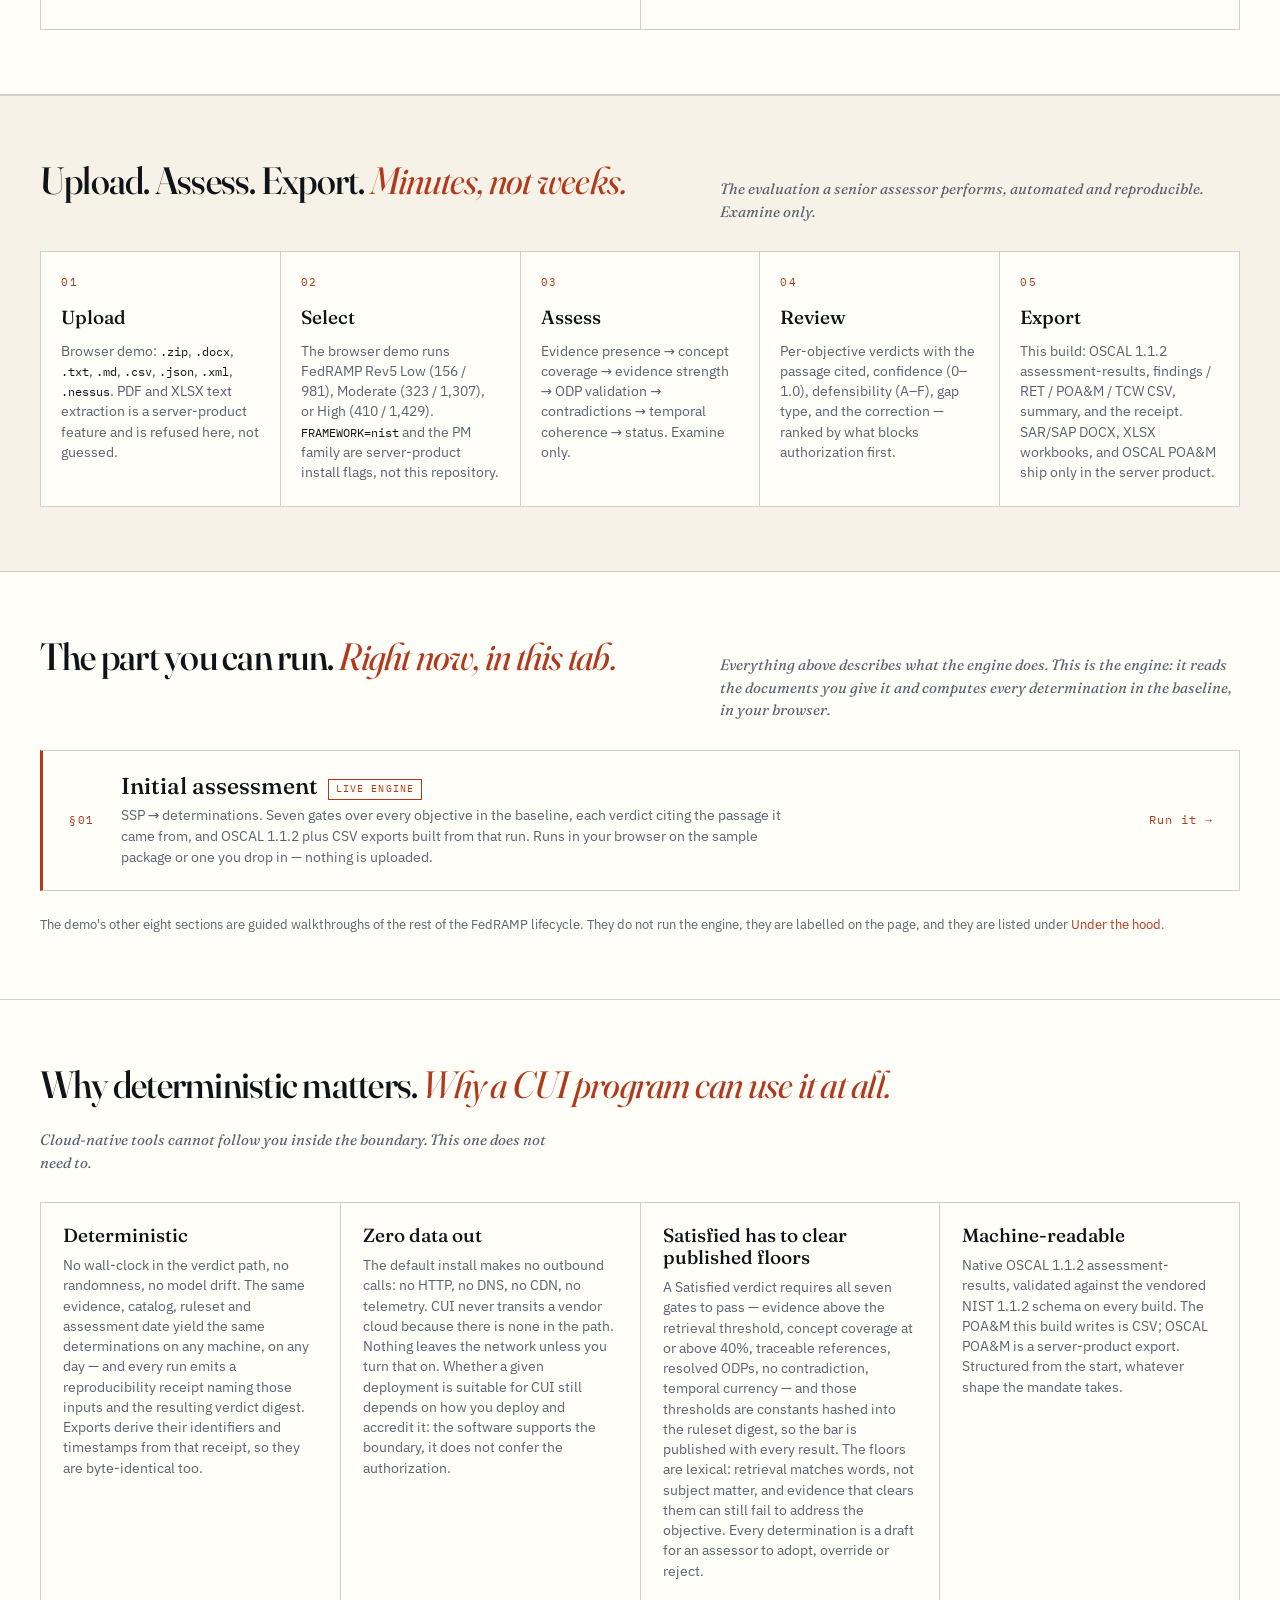
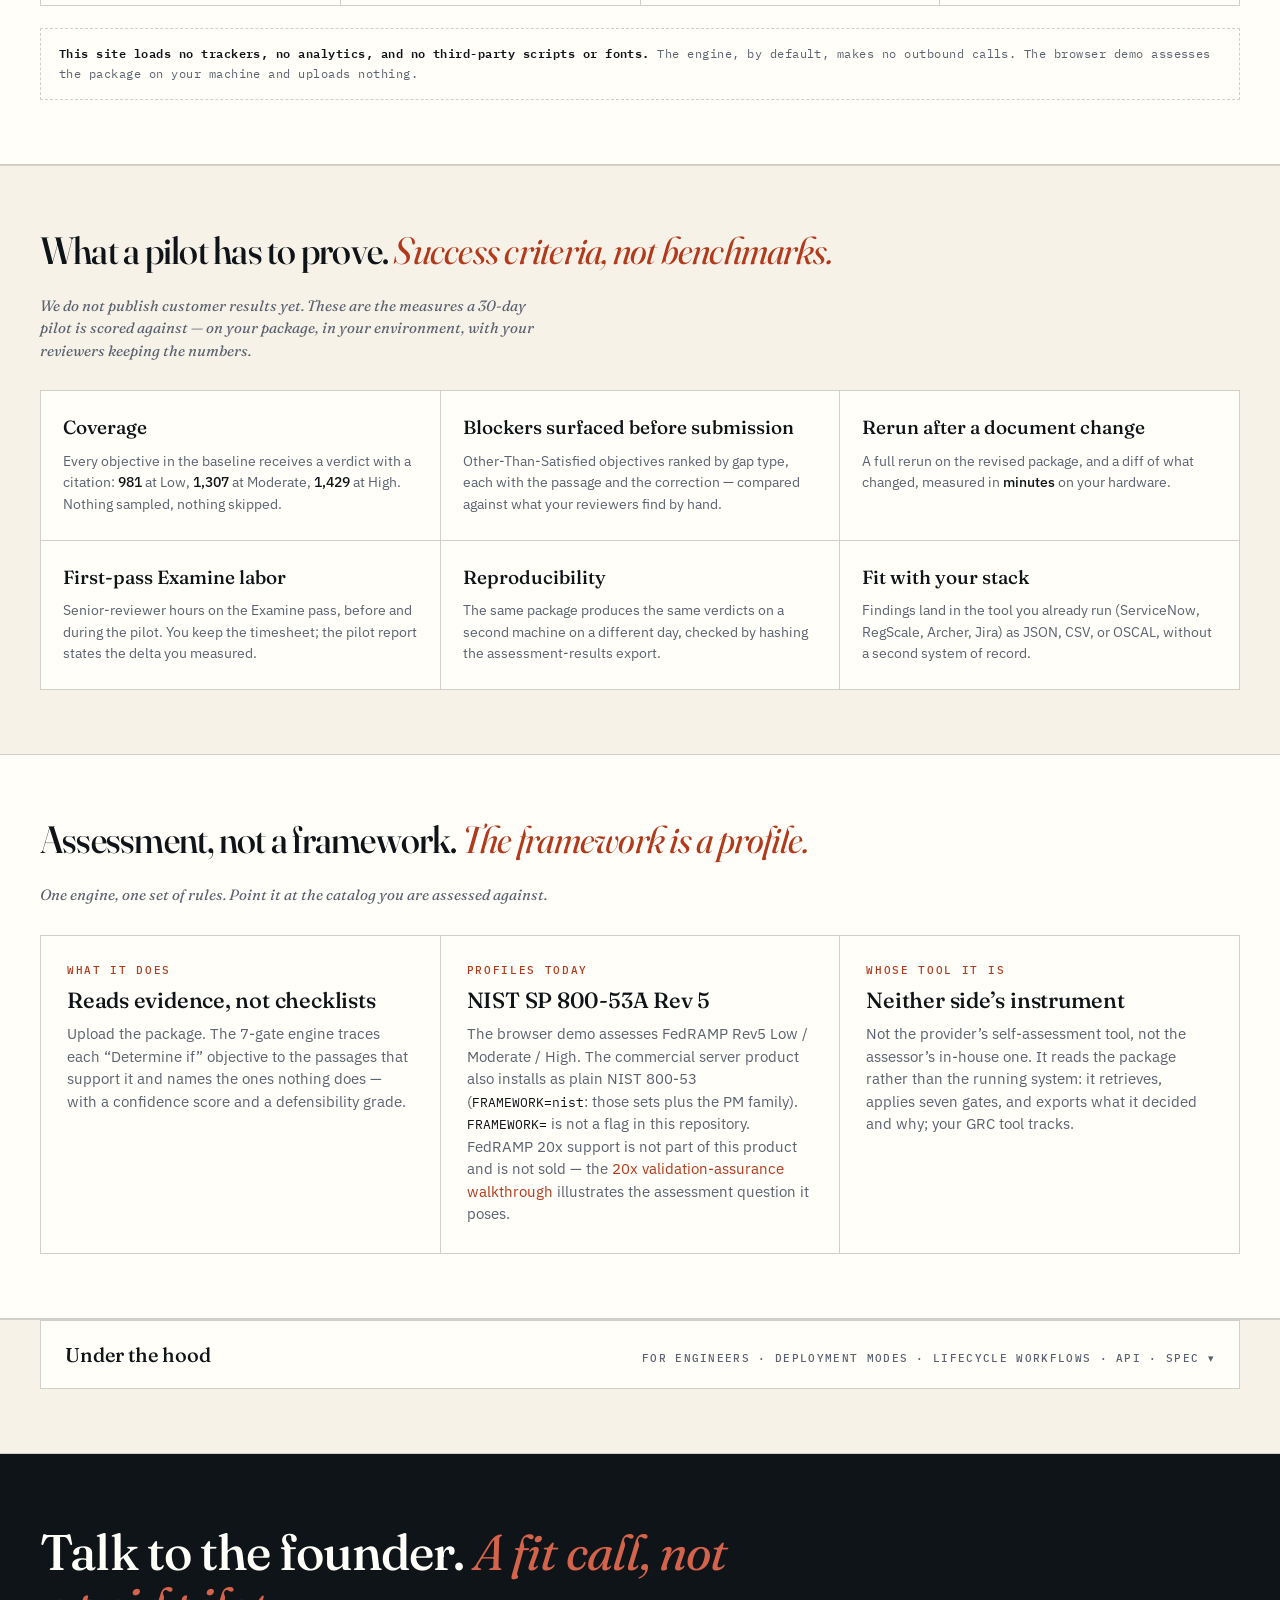
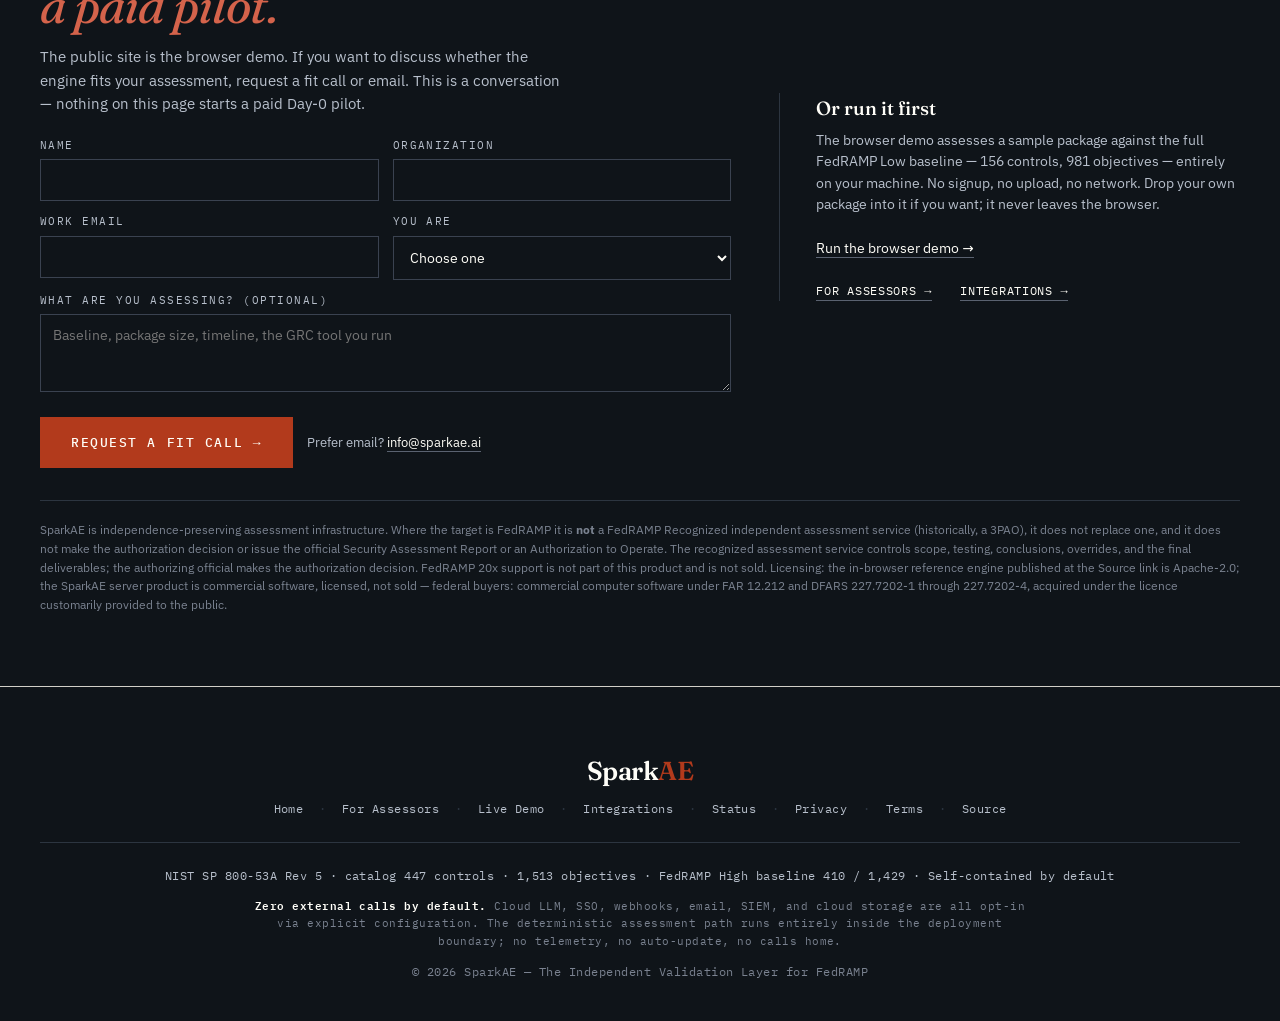
==== commit 088bc522: "The pages say what the build does Items 18, 19, 20, 21, 52, 53, 54, 58, 59, 62, 63, 64, 65, 66, 67 a" ====
--- a/index.html
+++ b/index.html
@@ -362,7 +362,7 @@
       <div><div class="h">Deterministic</div><div class="b">No wall-clock in the verdict path, no randomness, no model drift. The same evidence, catalog, ruleset and assessment date yield the same determinations on any machine, on any day — and every run emits a reproducibility receipt naming those inputs and the resulting verdict digest. Exports derive their identifiers and timestamps from that receipt, so they are byte-identical too.</div></div>
       <div><div class="h">Zero data out</div><div class="b">The default install makes no outbound calls: no HTTP, no DNS, no CDN, no telemetry. CUI never transits a vendor cloud because there is none in the path. Nothing leaves the network unless you turn that on. Whether a given deployment is suitable for CUI still depends on how you deploy and accredit it: the software supports the boundary, it does not confer the authorization.</div></div>
       <div><div class="h">Satisfied has to clear published floors</div><div class="b">A Satisfied verdict requires all seven gates to pass — evidence above the retrieval threshold, concept coverage at or above 40%, traceable references, resolved ODPs, no contradiction, temporal currency — and those thresholds are constants hashed into the ruleset digest, so the bar is published with every result. The floors are lexical: retrieval matches words, not subject matter, and evidence that clears them can still fail to address the objective. Every determination is a draft for an assessor to adopt, override or reject.</div></div>
-      <div><div class="h">Machine-readable</div><div class="b">Native OSCAL 1.1.2 assessment-results and POA&amp;M, validated against the vendored NIST 1.1.2 schema on every build. Structured from the start, whatever shape the mandate takes.</div></div>
+      <div><div class="h">Machine-readable</div><div class="b">Native OSCAL 1.1.2 assessment-results, validated against the vendored NIST 1.1.2 schema on every build. The POA&amp;M this build writes is CSV; OSCAL POA&amp;M is a server-product export. Structured from the start, whatever shape the mandate takes.</div></div>
     </div>
     <p class="hx-trust"><strong>This site loads no trackers, no analytics, and no third-party scripts or fonts.</strong> The engine, by default, makes no outbound calls. The browser demo assesses the package on your machine and uploads nothing.</p>
   </div>
@@ -408,7 +408,7 @@
       <div>
         <span class="eyebrow">Whose tool it is</span>
         <h3>Neither side’s instrument</h3>
-        <p>Not the provider’s self-assessment tool, not the assessor’s in-house one. Think of it as Tenable for the package itself: it scans, finds, exports; your GRC tool tracks.</p>
+        <p>Not the provider’s self-assessment tool, not the assessor’s in-house one. It reads the package rather than the running system: it retrieves, applies seven gates, and exports what it decided and why; your GRC tool tracks.</p>
       </div>
     </div>
   </div>
@@ -489,7 +489,7 @@
           <div class="section-sub">The commercial server product is reviewed and tested in the private product repository. Those reviews and that suite are not published here and are not claimed as a number. The public reference build carries its own conformance suite — schema validation, catalog counts, a determinism golden, a headless-browser run — on public CI.</div>
         </div>
         <dl class="hx-spec">
-          <div><dt>Catalog</dt><dd>NIST SP 800-53 Rev 5 with 800-53A assessment objectives (447 controls, 1,513 objectives in the full catalog); FedRAMP Rev5 baselines and CORE controls in the FedRAMP profile.</dd></div>
+          <div><dt>Catalog</dt><dd>NIST SP 800-53 Rev 5 with 800-53A assessment objectives (447 controls, 1,513 objectives carried here — the FedRAMP High baseline plus the PT and PM controls, not the complete Rev 5 catalog); FedRAMP Rev5 baselines and CORE controls in the FedRAMP profile.</dd></div>
           <div><dt>Analysis</dt><dd>Ten local services: BM25 retrieval, concept coverage, evidence strength, defensibility, contradiction detection, temporal coherence, ODP lifecycle, gap engine (25 types), confidence, citations.</dd></div>
           <div><dt>Exports</dt><dd>OSCAL JSON (assessment-results, POA&amp;M), CSV; SAR and SAP (JSON + DOCX), RET, CRM, CIS, TCW in the FedRAMP profile — 14+ formats.</dd></div>
           <div><dt>Intake</dt><dd>Nessus, ZAP and generic CSV scans; pen-test reports; vulnerabilities mapped to controls for POA&amp;M generation.</dd></div>
@@ -591,7 +591,7 @@
       <a href="https://github.com/Sprk-0/sparkae-engine" rel="noopener">Source</a>
     </div>
     <div class="foot-rule"></div>
-    <div>NIST SP 800-53A Rev 5 · full catalog 447 controls · 1,513 objectives · FedRAMP High baseline 410 / 1,429 · Self-contained by default</div>
+    <div>NIST SP 800-53A Rev 5 · catalog 447 controls · 1,513 objectives · FedRAMP High baseline 410 / 1,429 · Self-contained by default</div>
     <div style="margin-top:10px;font-size:11px;line-height:1.6;color:#7A8290;max-width:780px;margin-left:auto;margin-right:auto">
       <strong>Zero external calls by default.</strong> Cloud LLM, SSO, webhooks, email, SIEM, and cloud storage are all opt-in via explicit configuration. The deterministic assessment path runs entirely inside the deployment boundary; no telemetry, no auto-update, no calls home.
     </div>
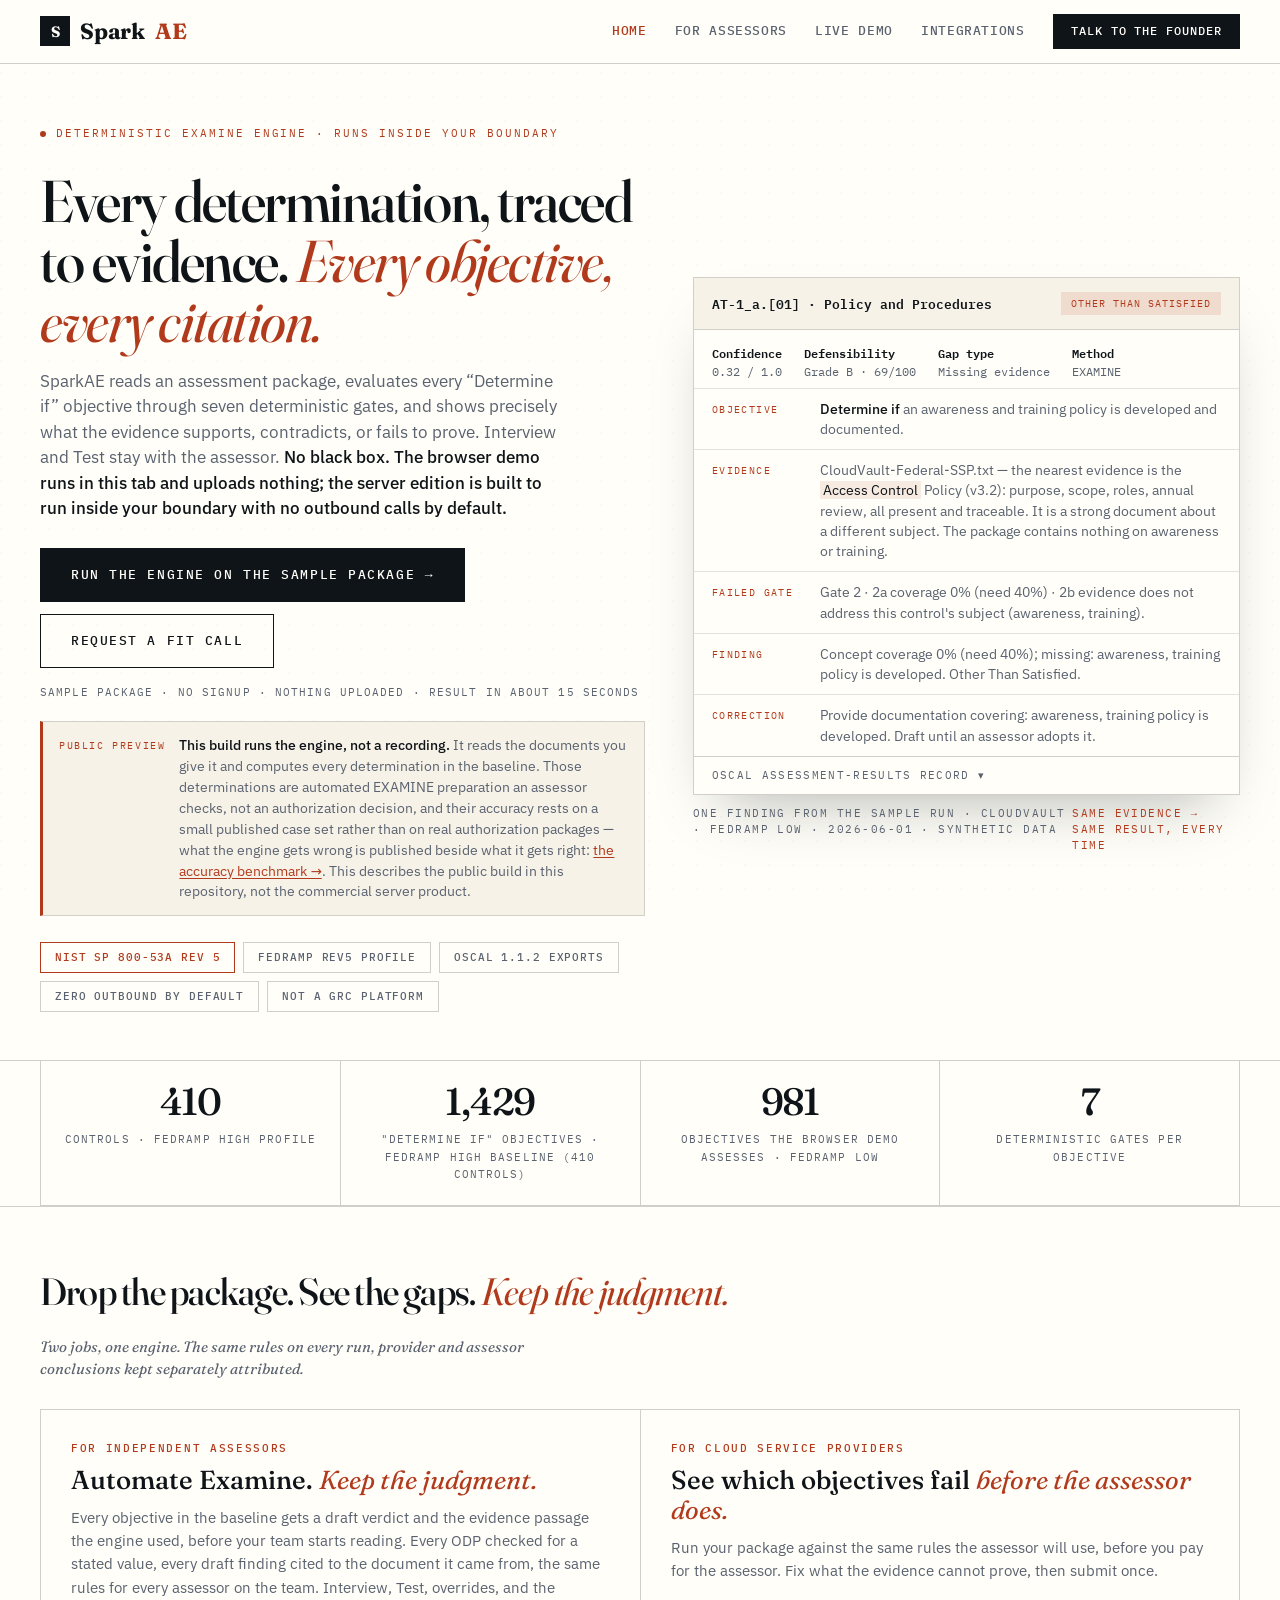
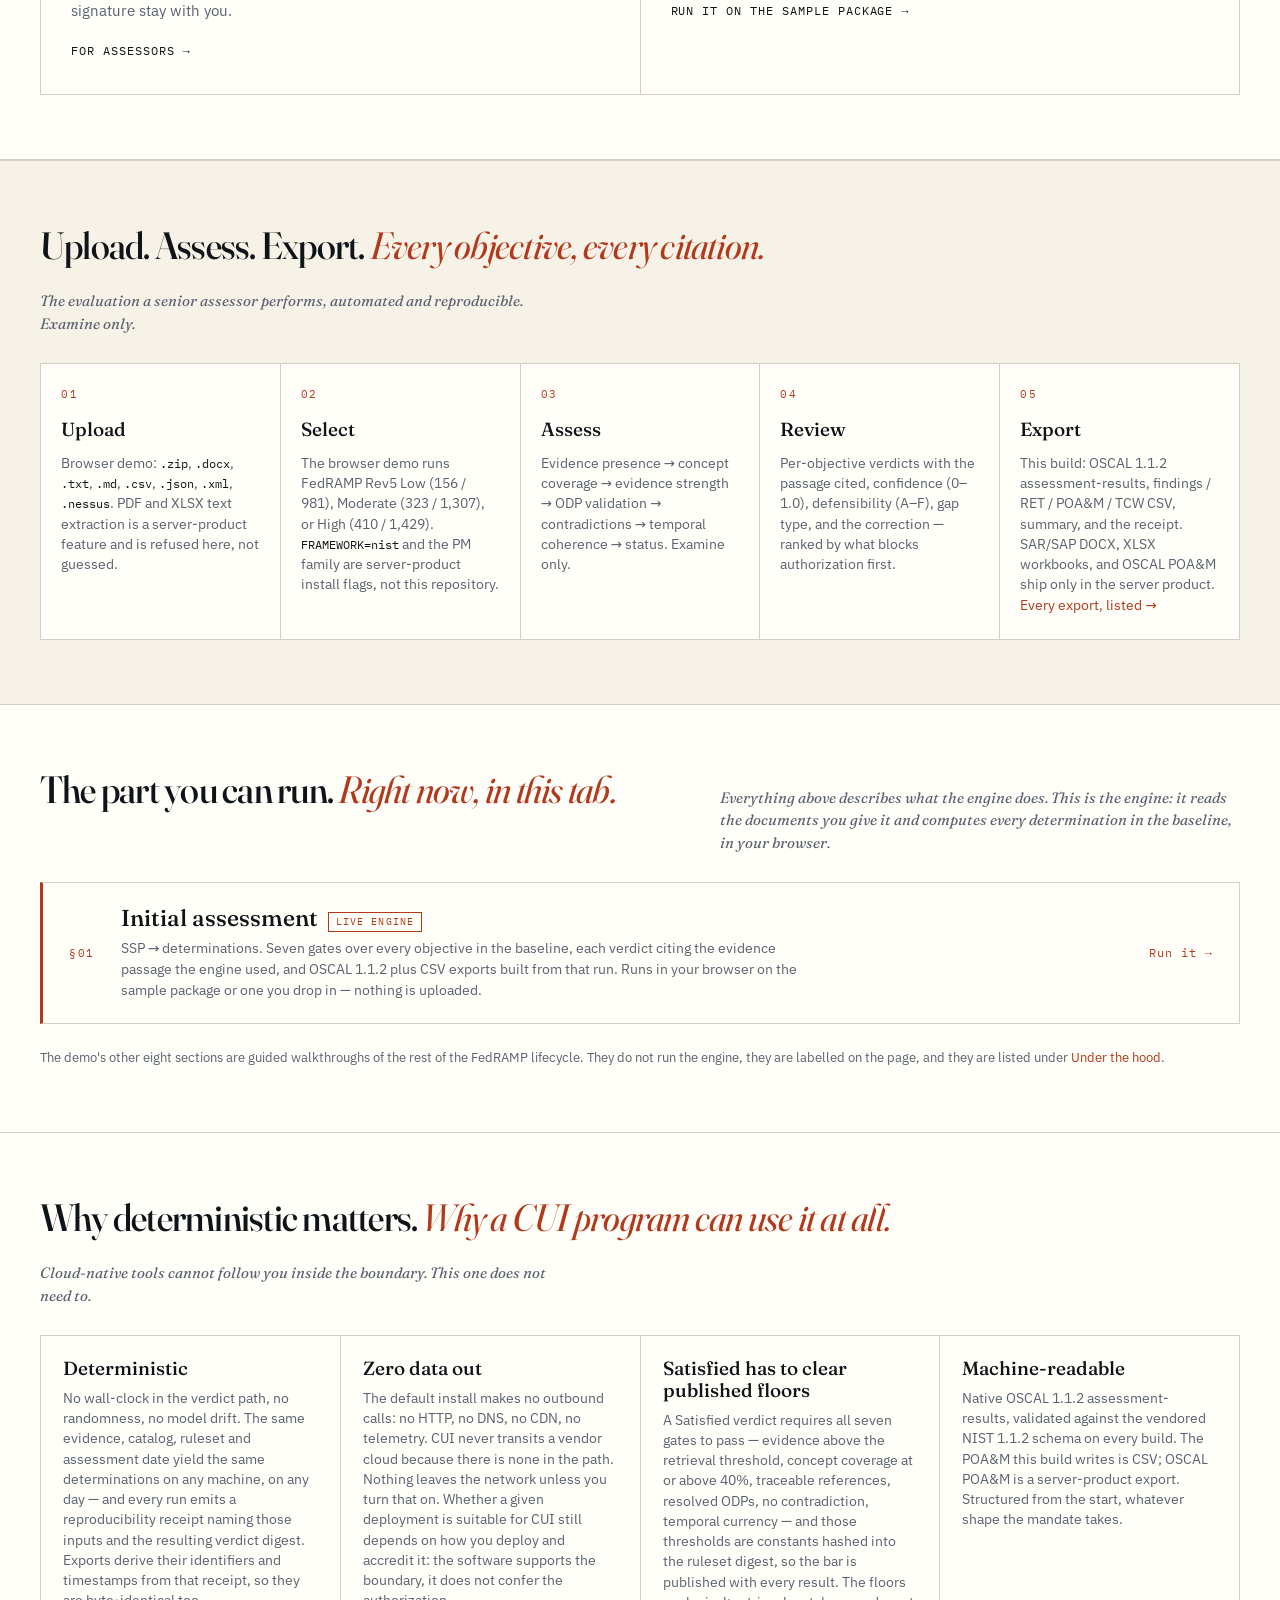
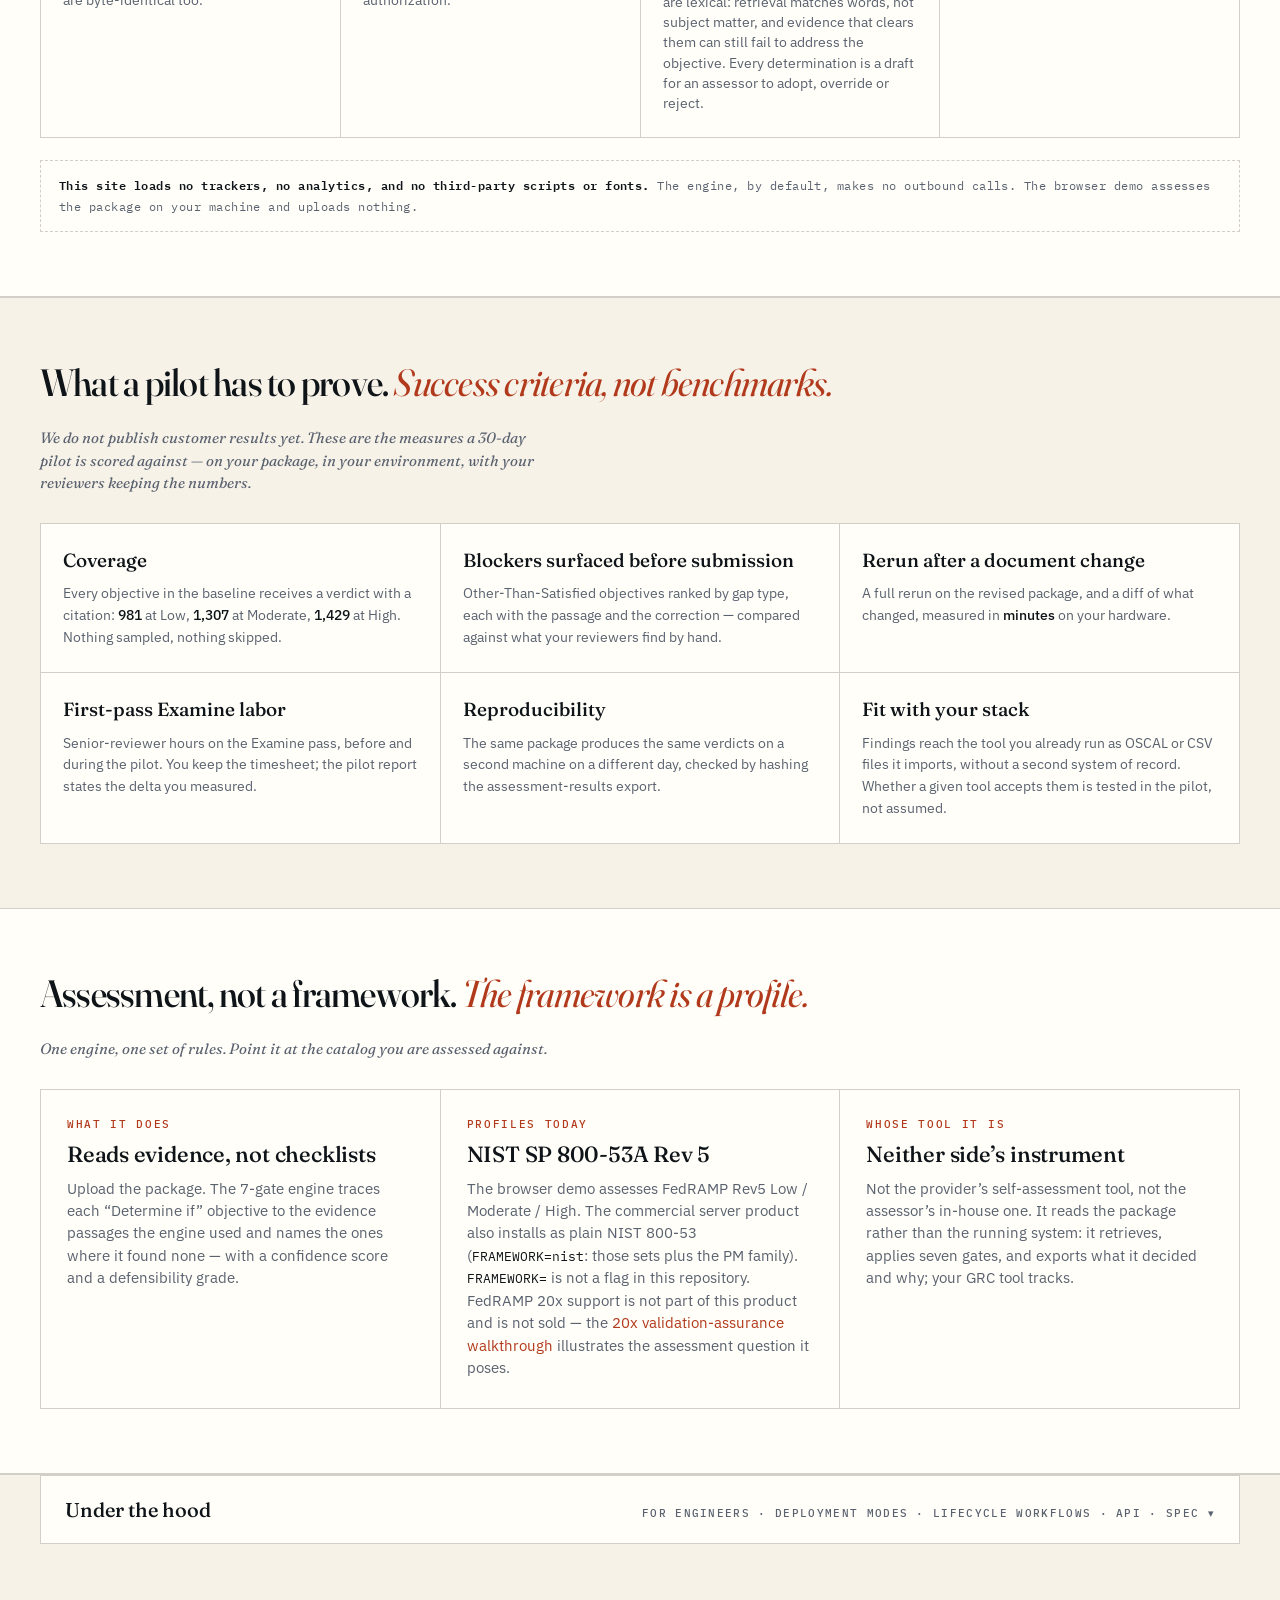
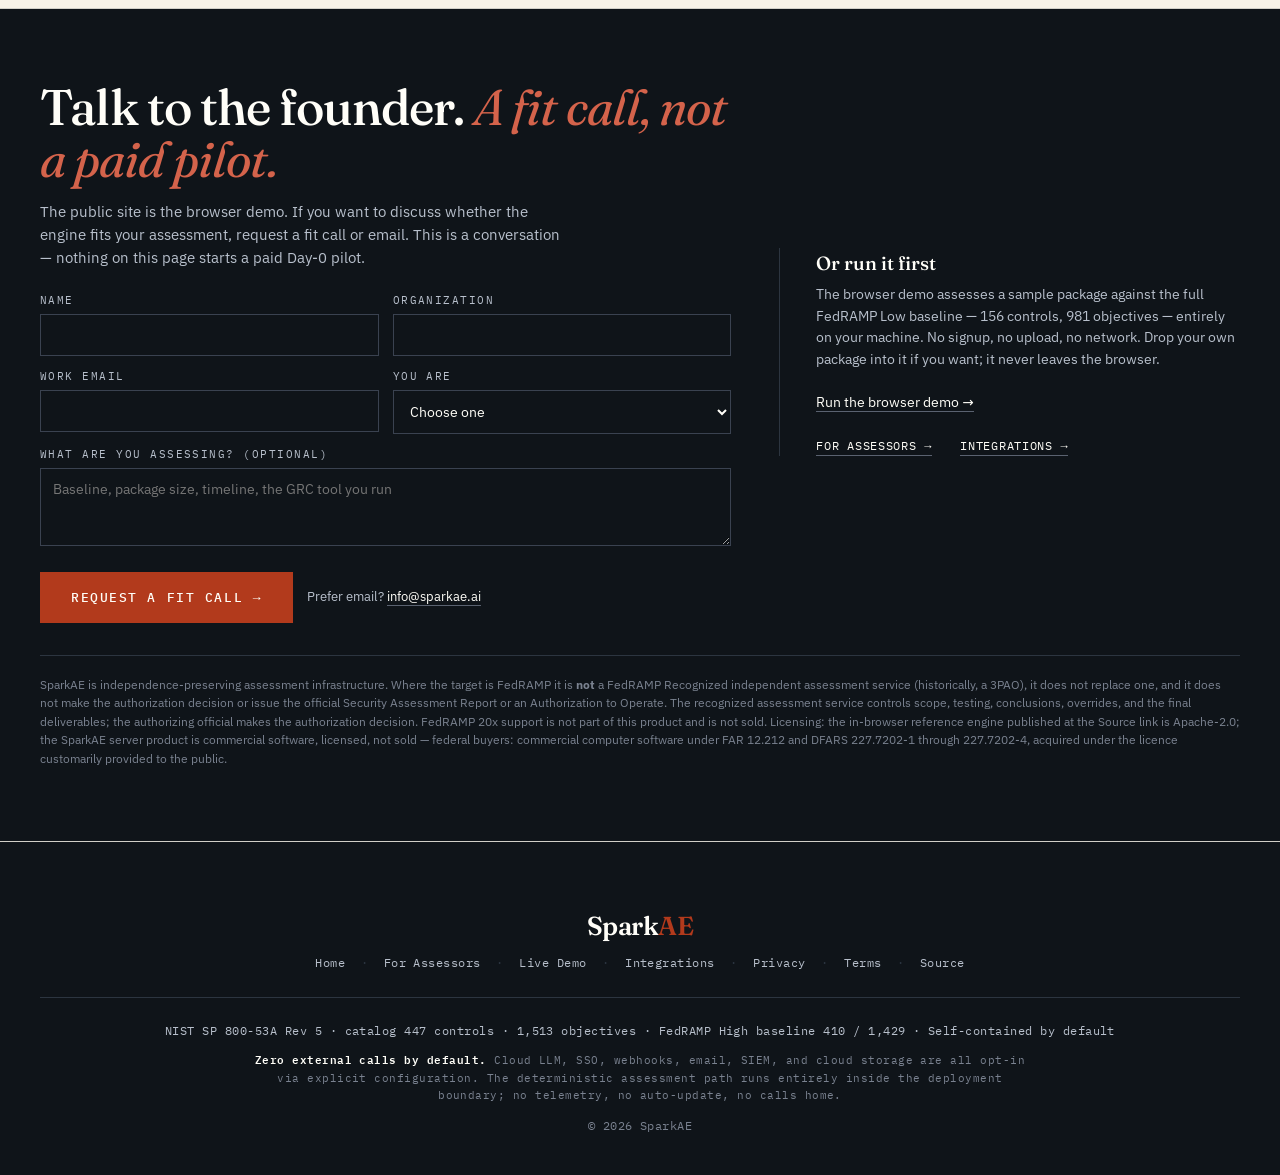
==== commit a2f02110: "sparkae.ai fast claim fix (patch A) Ports the reviewed Patch A site edits onto current main (after #" ====
--- a/index.html
+++ b/index.html
@@ -4,7 +4,7 @@
 <meta charset="UTF-8">
 <meta name="viewport" content="width=device-width, initial-scale=1.0">
 <title>SparkAE — Every determination traced to evidence</title>
-<meta name="description" content="SparkAE reads an assessment package, evaluates every &quot;Determine if&quot; objective through seven deterministic gates, and shows exactly what the evidence supports, contradicts, or fails to prove. Interview and Test stay with the assessor. Runs inside your environment; nothing leaves your network. Try it on a sample package in the browser.">
+<meta name="description" content="SparkAE reads an assessment package, evaluates every &quot;Determine if&quot; objective through seven deterministic gates, and shows the evidence passage the engine used for each verdict, with flags where support is weak or contradicted. Interview and Test stay with the assessor. The browser demo runs in your tab and uploads nothing. Try it on a sample package in the browser.">
 <link rel="canonical" href="https://sparkae.ai/">
 <link rel="icon" href="data:image/svg+xml,%3Csvg xmlns='http://www.w3.org/2000/svg' viewBox='0 0 32 32'%3E%3Crect width='32' height='32' fill='%230F1419'/%3E%3Cpath d='M16 5L25 16L16 27L7 16Z' fill='%23B23A1C'/%3E%3C/svg%3E">
 <!-- Open Graph / social cards -->
@@ -12,7 +12,7 @@
 <meta property="og:site_name" content="SparkAE">
 <meta property="og:url" content="https://sparkae.ai/">
 <meta property="og:title" content="SparkAE — Every determination traced to evidence">
-<meta property="og:description" content="SparkAE reads an assessment package, evaluates every &quot;Determine if&quot; objective through seven deterministic gates, and shows exactly what the evidence supports, contradicts, or fails to prove. Interview and Test stay with the assessor. Runs inside your environment; nothing leaves your network. Try it on a sample package in the browser.">
+<meta property="og:description" content="SparkAE reads an assessment package, evaluates every &quot;Determine if&quot; objective through seven deterministic gates, and shows the evidence passage the engine used for each verdict, with flags where support is weak or contradicted. Interview and Test stay with the assessor. The browser demo runs in your tab and uploads nothing. Try it on a sample package in the browser.">
 <!-- The social card is a real 1200x630 image: a link shared to LinkedIn or Slack
      otherwise renders as a bare text row. It is rendered from og-card.src.html
      in the private repository and copied into static/ here; its numbers mirror
@@ -21,12 +21,12 @@
 <meta property="og:image:type" content="image/png">
 <meta property="og:image:width" content="1200">
 <meta property="og:image:height" content="630">
-<meta property="og:image:alt" content="SparkAE: every determination, traced to evidence. Minutes, not weeks. 410 controls, 1,429 objectives, FedRAMP High baseline, 7 deterministic gates.">
+<meta property="og:image:alt" content="SparkAE: every determination, traced to evidence. 410 controls, 1,429 objectives, FedRAMP High baseline, 7 deterministic gates.">
 <meta name="twitter:card" content="summary_large_image">
 <meta name="twitter:image" content="https://sparkae.ai/static/og-card.png">
-<meta name="twitter:image:alt" content="SparkAE: every determination, traced to evidence. Minutes, not weeks. 410 controls, 1,429 objectives, FedRAMP High baseline, 7 deterministic gates.">
+<meta name="twitter:image:alt" content="SparkAE: every determination, traced to evidence. 410 controls, 1,429 objectives, FedRAMP High baseline, 7 deterministic gates.">
 <meta name="twitter:title" content="SparkAE — Every determination traced to evidence">
-<meta name="twitter:description" content="SparkAE reads an assessment package, evaluates every &quot;Determine if&quot; objective through seven deterministic gates, and shows exactly what the evidence supports, contradicts, or fails to prove. Interview and Test stay with the assessor. Runs inside your environment; nothing leaves your network. Try it on a sample package in the browser.">
+<meta name="twitter:description" content="SparkAE reads an assessment package, evaluates every &quot;Determine if&quot; objective through seven deterministic gates, and shows the evidence passage the engine used for each verdict, with flags where support is weak or contradicted. Interview and Test stay with the assessor. The browser demo runs in your tab and uploads nothing. Try it on a sample package in the browser.">
 <link rel="stylesheet" href="ae-editorial.css">
 <style>
 
@@ -217,8 +217,8 @@
   <div class="container">
     <div>
       <div class="hero-badge fade-up"><span class="dot"></span> Deterministic Examine engine · runs inside your boundary</div>
-      <h1 class="fade-up fade-up-1">Every determination, traced to evidence. <em>Minutes, not weeks.</em></h1>
-      <p class="lede fade-up fade-up-2">SparkAE reads an assessment package, evaluates every &ldquo;Determine if&rdquo; objective through seven deterministic gates, and shows precisely what the evidence supports, contradicts, or fails to prove. Interview and Test stay with the assessor. <strong>Runs entirely inside your environment. No black box. No evidence leaves your network.</strong></p>
+      <h1 class="fade-up fade-up-1">Every determination, traced to evidence. <em>Every objective, every citation.</em></h1>
+      <p class="lede fade-up fade-up-2">SparkAE reads an assessment package, evaluates every &ldquo;Determine if&rdquo; objective through seven deterministic gates, and shows precisely what the evidence supports, contradicts, or fails to prove. Interview and Test stay with the assessor. <strong>No black box. The browser demo runs in this tab and uploads nothing; the server edition is built to run inside your boundary with no outbound calls by default.</strong></p>
       <div class="ctas fade-up fade-up-3">
         <a class="btn btn-primary" href="demo-standalone.html">Run the engine on the sample package →</a>
         <a class="btn btn-ghost" href="#cta">Request a fit call</a>
@@ -298,7 +298,7 @@
       <a href="assessors.html">
         <span class="eyebrow">For independent assessors</span>
         <h3>Automate Examine. <em>Keep the judgment.</em></h3>
-        <p>Cut the Examine pass from days to minutes. Every ODP checked, every draft finding cited to its passage, the same rules for every assessor on the team. Interview, Test, overrides, and the signature stay with you.</p>
+        <p>Every objective in the baseline gets a draft verdict and the evidence passage the engine used, before your team starts reading. Every ODP checked for a stated value, every draft finding cited to the document it came from, the same rules for every assessor on the team. Interview, Test, overrides, and the signature stay with you.</p>
         <span class="go">For Assessors →</span>
       </a>
       <a href="demo-standalone.html">
@@ -315,7 +315,7 @@
 <section class="hx-sec warm" id="how-it-works">
   <div class="container">
     <div class="hx-head">
-      <div class="section-title">Upload. Assess. Export. <em>Minutes, not weeks.</em></div>
+      <div class="section-title">Upload. Assess. Export. <em>Every objective, every citation.</em></div>
       <div class="section-sub">The evaluation a senior assessor performs, automated and reproducible. Examine only.</div>
     </div>
     <div class="hx-rail">
@@ -323,7 +323,7 @@
       <div><h4>Select</h4><p>The browser demo runs FedRAMP Rev5 Low (156 / 981), Moderate (323 / 1,307), or High (410 / 1,429). <code>FRAMEWORK=nist</code> and the PM family are server-product install flags, not this repository.</p></div>
       <div><h4>Assess</h4><p>Evidence presence → concept coverage → evidence strength → ODP validation → contradictions → temporal coherence → status. Examine only.</p></div>
       <div><h4>Review</h4><p>Per-objective verdicts with the passage cited, confidence (0–1.0), defensibility (A–F), gap type, and the correction — ranked by what blocks authorization first.</p></div>
-      <div><h4>Export</h4><p>This build: OSCAL 1.1.2 assessment-results, findings / RET / POA&amp;M / TCW CSV, summary, and the receipt. SAR/SAP DOCX, XLSX workbooks, and OSCAL POA&amp;M ship only in the server product.</p></div>
+      <div><h4>Export</h4><p>This build: OSCAL 1.1.2 assessment-results, findings / RET / POA&amp;M / TCW CSV, summary, and the receipt. SAR/SAP DOCX, XLSX workbooks, and OSCAL POA&amp;M ship only in the server product. <a href="integrations.html#exports" style="color:var(--vermillion)">Every export, listed →</a></p></div>
     </div>
   </div>
 </section>
@@ -343,7 +343,7 @@
       <span class="n">§01</span>
       <span>
         <span class="t">Initial assessment</span><span class="badge">Live engine</span>
-        <span class="s">SSP → determinations. Seven gates over every objective in the baseline, each verdict citing the passage it came from, and OSCAL 1.1.2 plus CSV exports built from that run. Runs in your browser on the sample package or one you drop in — nothing is uploaded.</span>
+        <span class="s">SSP → determinations. Seven gates over every objective in the baseline, each verdict citing the evidence passage the engine used, and OSCAL 1.1.2 plus CSV exports built from that run. Runs in your browser on the sample package or one you drop in — nothing is uploaded.</span>
       </span>
       <span class="go">Run it →</span>
     </a>
@@ -381,7 +381,7 @@
       <div><div class="h">Rerun after a document change</div><div class="b">A full rerun on the revised package, and a diff of what changed, measured in <strong>minutes</strong> on your hardware.</div></div>
       <div><div class="h">First-pass Examine labor</div><div class="b">Senior-reviewer hours on the Examine pass, before and during the pilot. You keep the timesheet; the pilot report states the delta you measured.</div></div>
       <div><div class="h">Reproducibility</div><div class="b">The same package produces the same verdicts on a second machine on a different day, checked by hashing the assessment-results export.</div></div>
-      <div><div class="h">Fit with your stack</div><div class="b">Findings land in the tool you already run (ServiceNow, RegScale, Archer, Jira) as JSON, CSV, or OSCAL, without a second system of record.</div></div>
+      <div><div class="h">Fit with your stack</div><div class="b">Findings reach the tool you already run as OSCAL or CSV files it imports, without a second system of record. Whether a given tool accepts them is tested in the pilot, not assumed.</div></div>
     </div>
   </div>
 </section>
@@ -398,7 +398,7 @@
       <div>
         <span class="eyebrow">What it does</span>
         <h3>Reads evidence, not checklists</h3>
-        <p>Upload the package. The 7-gate engine traces each “Determine if” objective to the passages that support it and names the ones nothing does — with a confidence score and a defensibility grade.</p>
+        <p>Upload the package. The 7-gate engine traces each “Determine if” objective to the evidence passages the engine used and names the ones where it found none — with a confidence score and a defensibility grade.</p>
       </div>
       <div>
         <span class="eyebrow">Profiles today</span>
@@ -448,6 +448,7 @@
           </div>
         </div>
         <p class="hx-boundary"><strong>This repository is the browser demo, not that install.</strong> Open <a href="demo-standalone.html">demo-standalone.html</a>. There is no Docker image and no <code>/v1</code> API here.</p>
+        <p class="avail-note" style="margin-top:14px;font-size:13px;line-height:1.6;color:var(--ink-soft)"><strong>Availability.</strong> The server product is not generally released yet. A fit call covers what is available today.</p>
 
         <div class="hx-head" style="margin-top:44px">
           <div class="section-title">Eight guided walkthroughs. <em>None of them run the engine.</em></div>
@@ -498,6 +499,7 @@
           <div><dt>Interfaces</dt><dd>The same engine behind the assessor UI and the GRC API; JSON, CSV or OSCAL into the GRC tool you already run.</dd></div>
           <div><dt>Deployment</dt><dd>Production-hardened Docker: non-root, read-only filesystem, cap_drop ALL, health checks, graceful drain.</dd></div>
         </dl>
+        <p class="avail-note" style="margin-top:14px;font-size:13px;line-height:1.6;color:var(--ink-soft)"><strong>Availability.</strong> The server product is not generally released yet. A fit call covers what is available today. The browser demo on this site is available to everyone now.</p>
 
         <div class="terminal" style="margin-top:32px;max-width:none">
           <div class="term-bar">
@@ -582,8 +584,6 @@
       <span style="margin:0 8px;color:#2C3540">·</span>
       <a href="integrations.html">Integrations</a>
       <span style="margin:0 8px;color:#2C3540">·</span>
-      <a href="status.html">Status</a>
-      <span style="margin:0 8px;color:#2C3540">·</span>
       <a href="privacy.html">Privacy</a>
       <span style="margin:0 8px;color:#2C3540">·</span>
       <a href="terms.html">Terms</a>
@@ -595,7 +595,7 @@
     <div style="margin-top:10px;font-size:11px;line-height:1.6;color:#7A8290;max-width:780px;margin-left:auto;margin-right:auto">
       <strong>Zero external calls by default.</strong> Cloud LLM, SSO, webhooks, email, SIEM, and cloud storage are all opt-in via explicit configuration. The deterministic assessment path runs entirely inside the deployment boundary; no telemetry, no auto-update, no calls home.
     </div>
-    <div style="margin-top:12px;color:#7A8290">© 2026 SparkAE — The Independent Validation Layer for FedRAMP</div>
+    <div style="margin-top:12px;color:#7A8290">© 2026 SparkAE</div>
   </div>
 </footer>
 </body>
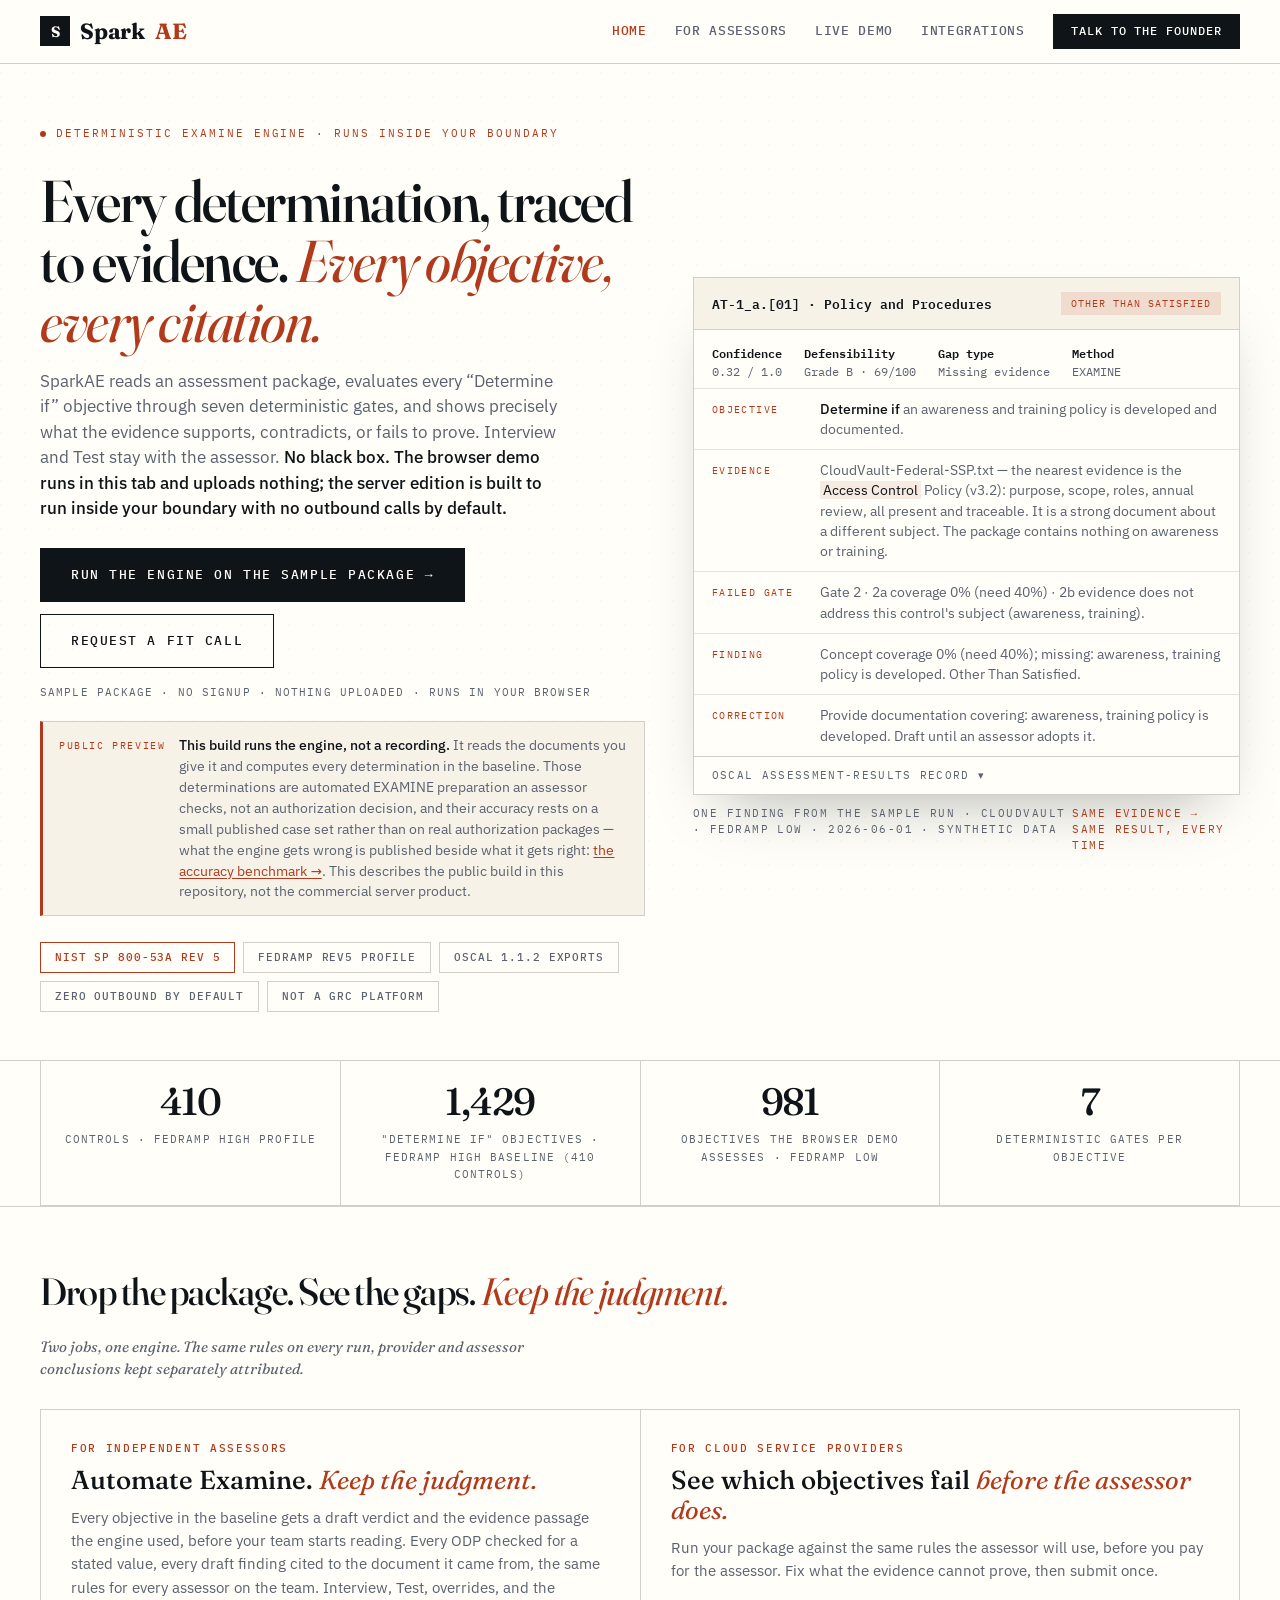
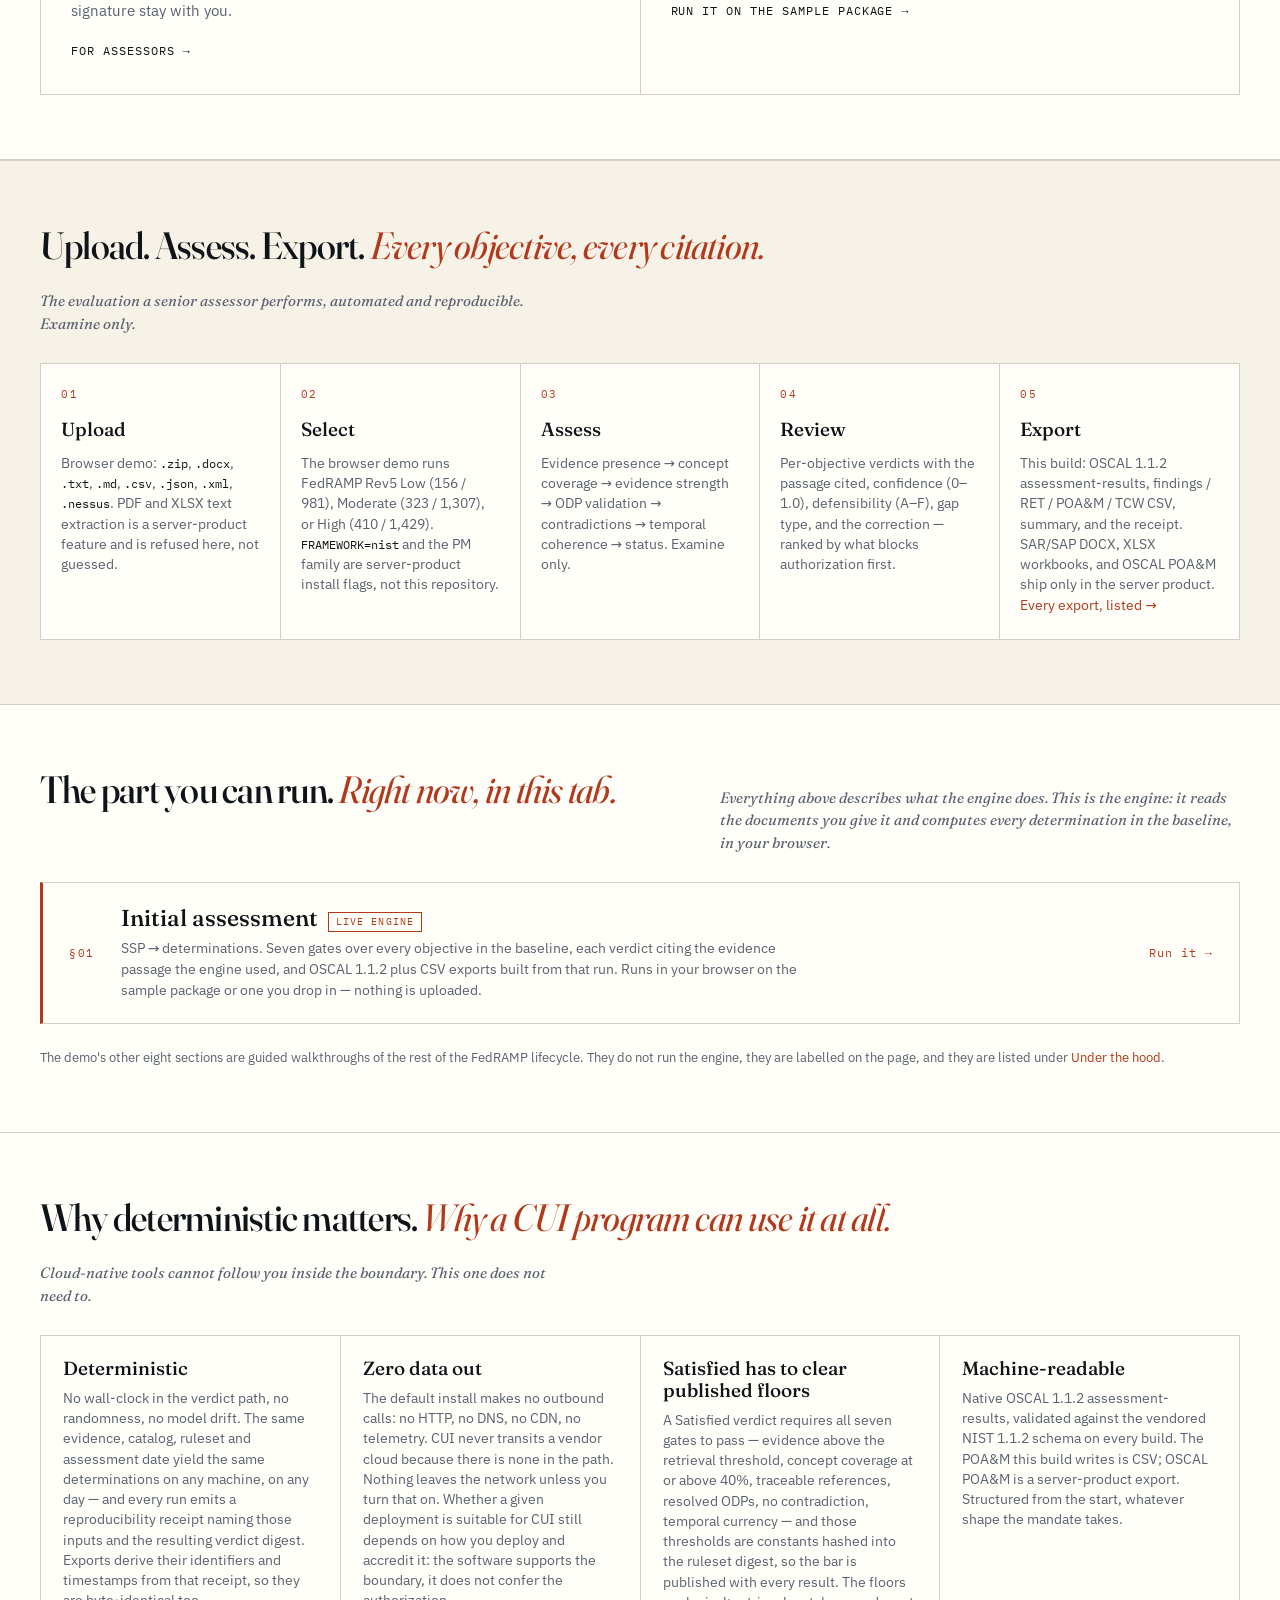
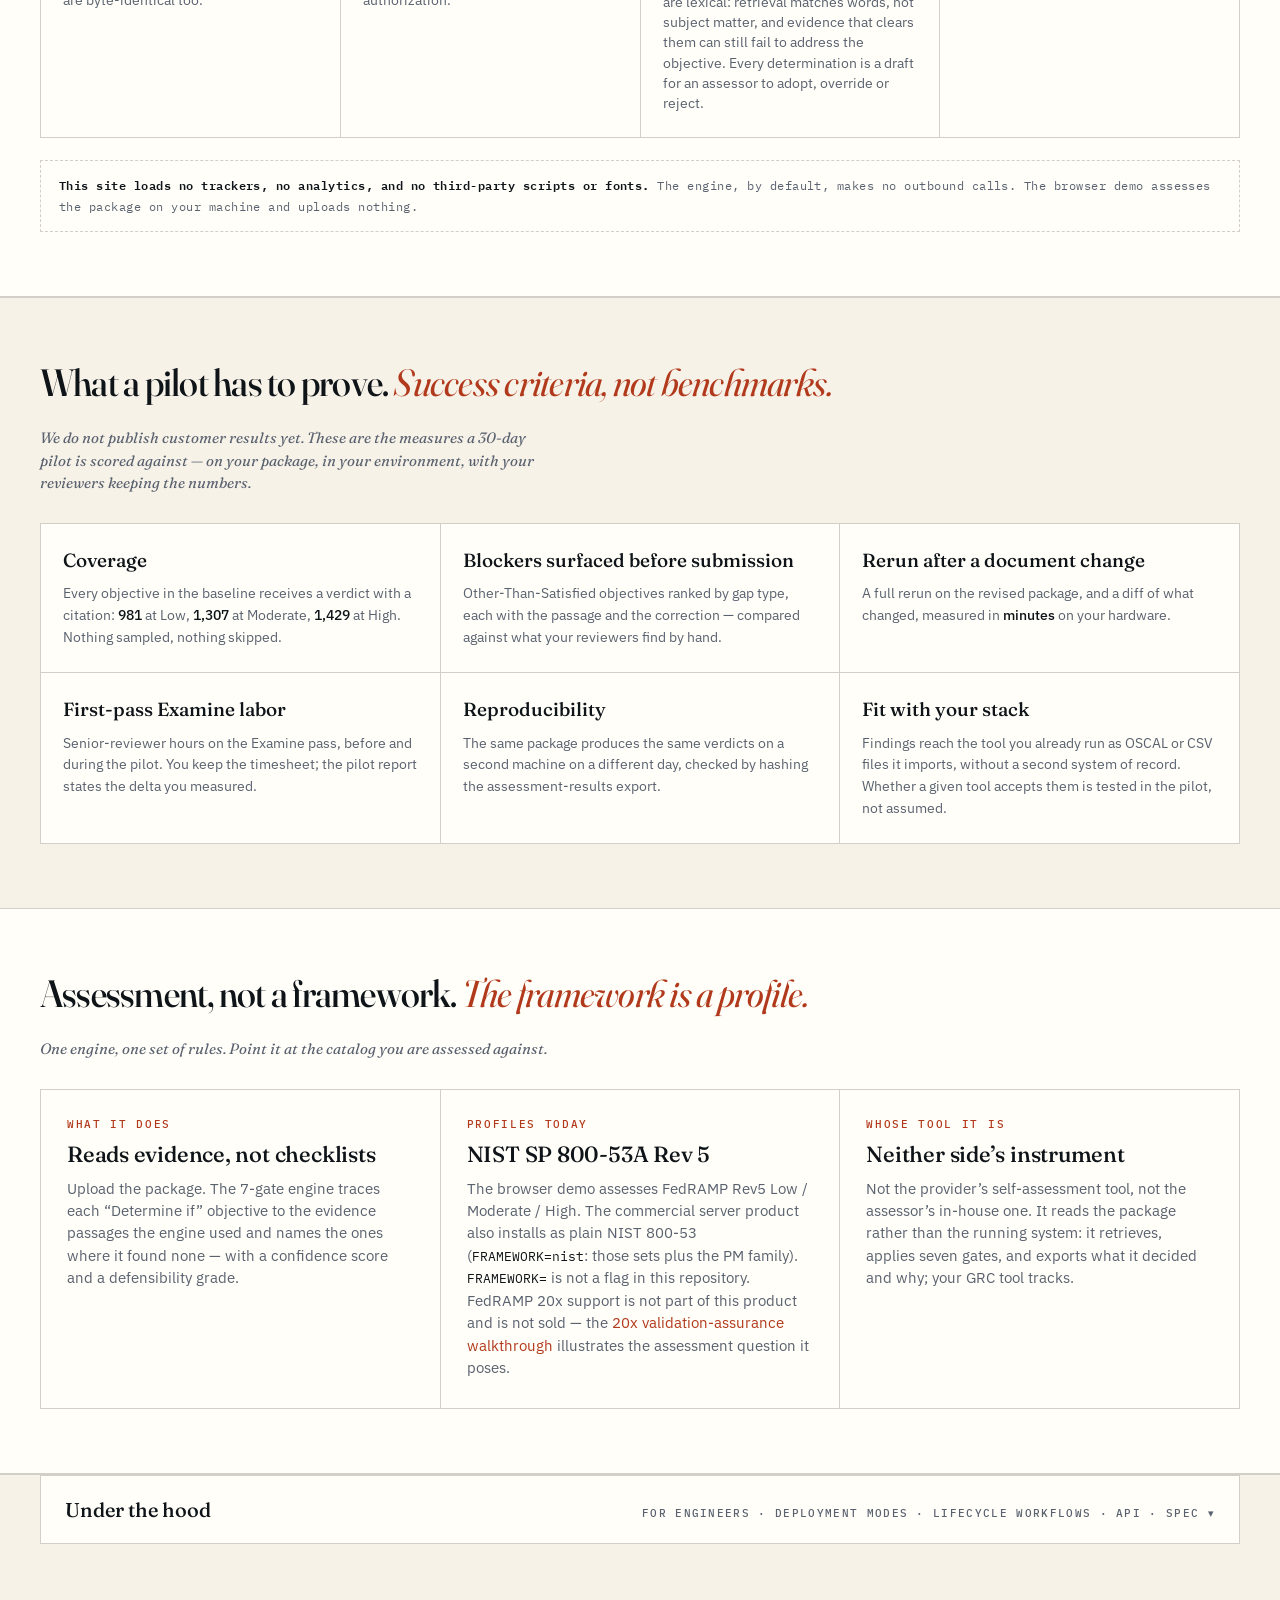
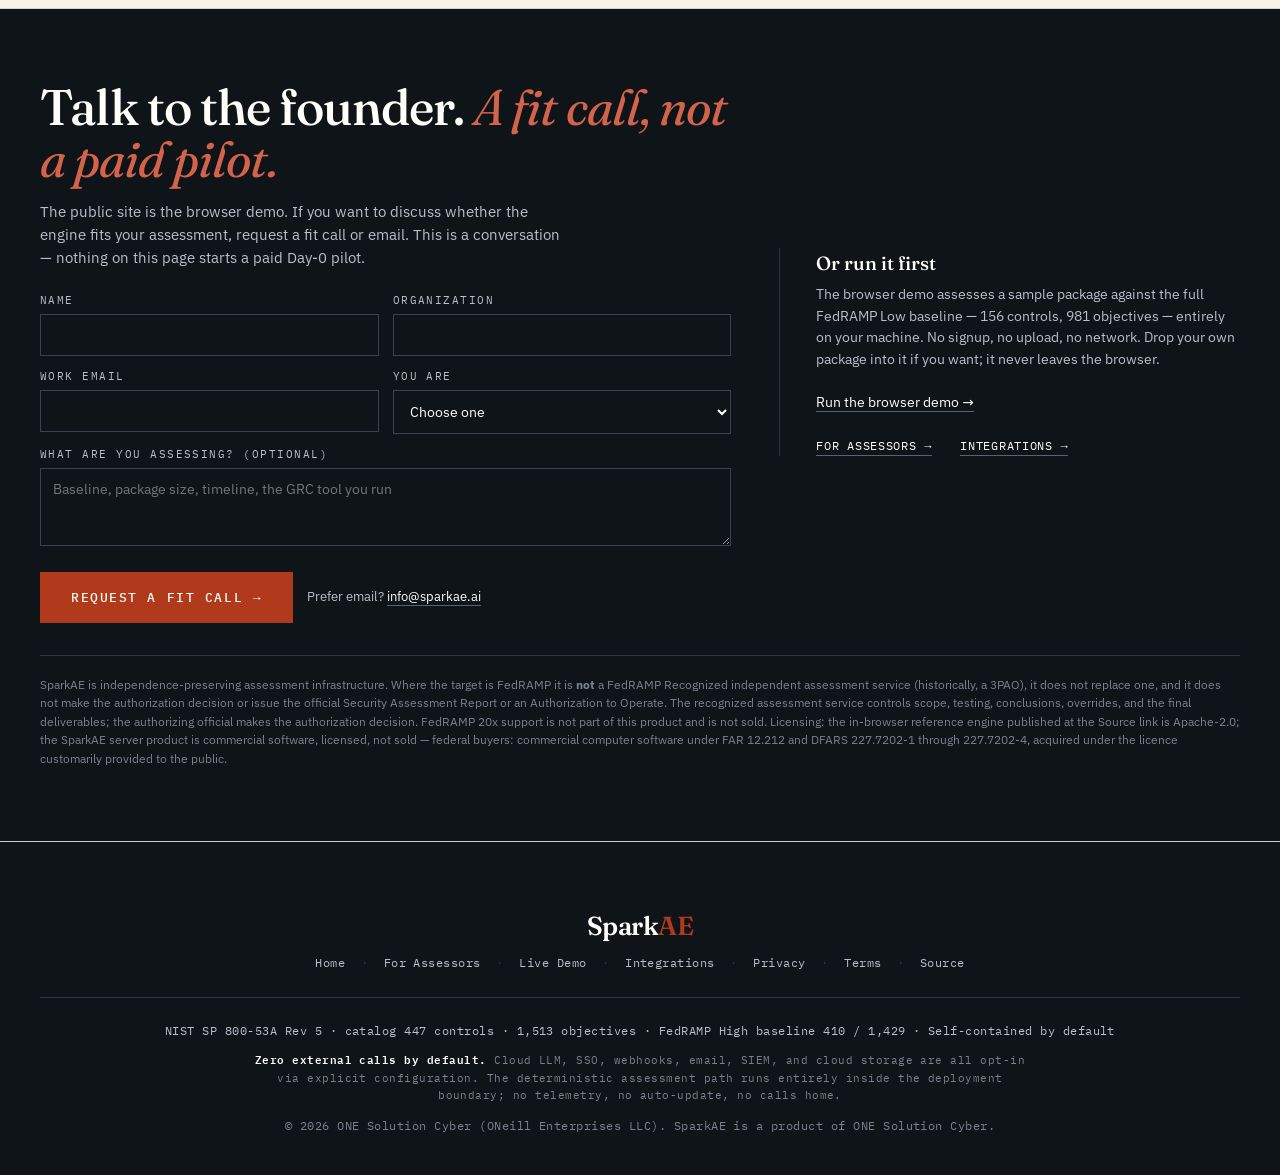
==== commit 4c12fc85: "site: correct the CR26 machine-readable sentence, drop unmeasured speed claims and 'production-harde" ====
--- a/index.html
+++ b/index.html
@@ -27,7 +27,7 @@
 <meta name="twitter:image:alt" content="SparkAE: every determination, traced to evidence. 410 controls, 1,429 objectives, FedRAMP High baseline, 7 deterministic gates.">
 <meta name="twitter:title" content="SparkAE — Every determination traced to evidence">
 <meta name="twitter:description" content="SparkAE reads an assessment package, evaluates every &quot;Determine if&quot; objective through seven deterministic gates, and shows the evidence passage the engine used for each verdict, with flags where support is weak or contradicted. Interview and Test stay with the assessor. The browser demo runs in your tab and uploads nothing. Try it on a sample package in the browser.">
-<link rel="stylesheet" href="ae-editorial.css">
+<link rel="stylesheet" href="ae-editorial.css" integrity="sha384-LpArB623wEGstWRRsUAdaIEdseKGnJc7mC4VMyxXzHHkZIOn3+YEwJUfpv007dcZ" crossorigin="anonymous">
 <style>
 
 /* ── Homepage layout (dense edition) ── */
@@ -223,7 +223,7 @@
         <a class="btn btn-primary" href="demo-standalone.html">Run the engine on the sample package →</a>
         <a class="btn btn-ghost" href="#cta">Request a fit call</a>
       </div>
-      <p class="fine fade-up fade-up-3">Sample package · no signup · nothing uploaded · result in about 15 seconds</p>
+      <p class="fine fade-up fade-up-3">Sample package · no signup · nothing uploaded · runs in your browser</p>
       <p class="preview-note fade-up fade-up-3">
         <span class="tag">Public preview</span>
         <span><strong>This build runs the engine, not a recording.</strong> It reads the documents you give it and computes every determination in the baseline. Those determinations are automated EXAMINE preparation an assessor checks, not an authorization decision, and their accuracy rests on a small published case set rather than on real authorization packages — what the engine gets wrong is published beside what it gets right: <a href="https://github.com/Sprk-0/sparkae-engine/tree/main/tests/benchmark" rel="noopener">the accuracy benchmark →</a>. This describes the public build in this repository, not the commercial server product.</span>
@@ -497,7 +497,7 @@
           <div><dt>Access control</dt><dd>Eight assessment roles from system admin to authorizing official, multi-tenant org isolation, permission-gated API.</dd></div>
           <div><dt>Audit</dt><dd>Hash-chained append-only log (AU-2 / AU-3, integrity per AU-9); syslog RFC 5424 and ArcSight CEF exports.</dd></div>
           <div><dt>Interfaces</dt><dd>The same engine behind the assessor UI and the GRC API; JSON, CSV or OSCAL into the GRC tool you already run.</dd></div>
-          <div><dt>Deployment</dt><dd>Production-hardened Docker: non-root, read-only filesystem, cap_drop ALL, health checks, graceful drain.</dd></div>
+          <div><dt>Deployment</dt><dd>Hardened Docker configuration: non-root, read-only filesystem, cap_drop ALL, health checks, graceful drain.</dd></div>
         </dl>
         <p class="avail-note" style="margin-top:14px;font-size:13px;line-height:1.6;color:var(--ink-soft)"><strong>Availability.</strong> The server product is not generally released yet. A fit call covers what is available today. The browser demo on this site is available to everyone now.</p>
 
@@ -595,7 +595,7 @@
     <div style="margin-top:10px;font-size:11px;line-height:1.6;color:#7A8290;max-width:780px;margin-left:auto;margin-right:auto">
       <strong>Zero external calls by default.</strong> Cloud LLM, SSO, webhooks, email, SIEM, and cloud storage are all opt-in via explicit configuration. The deterministic assessment path runs entirely inside the deployment boundary; no telemetry, no auto-update, no calls home.
     </div>
-    <div style="margin-top:12px;color:#7A8290">© 2026 SparkAE</div>
+    <div style="margin-top:12px;color:#7A8290">© 2026 ONE Solution Cyber (ONeill Enterprises LLC). SparkAE is a product of ONE Solution Cyber.</div>
   </div>
 </footer>
 </body>
